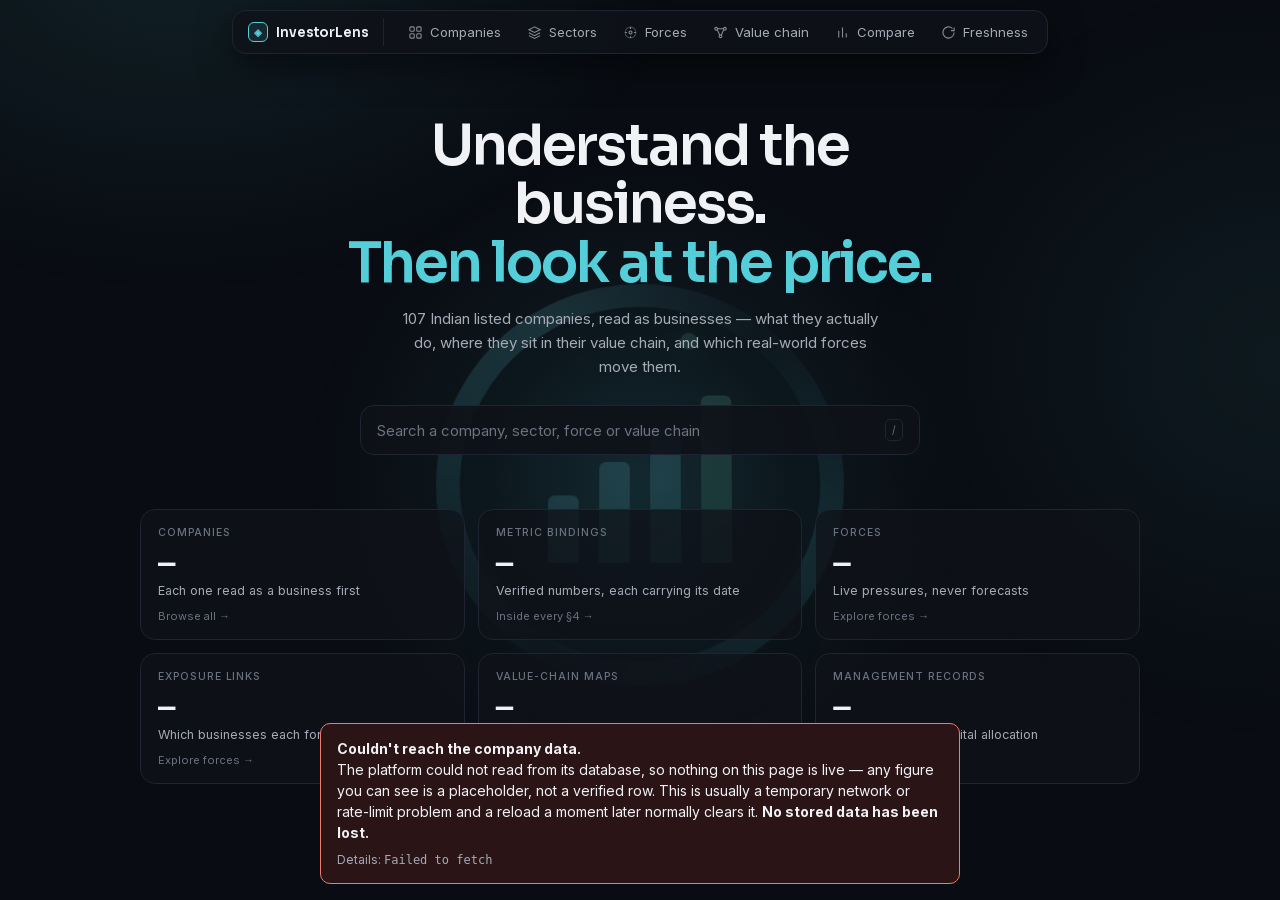
==== index.html @ a0e42f68 "Session 1A: new headline in three places; Google Fonts removed" ====
<!DOCTYPE html>
<html lang="en">
<head>
<meta charset="UTF-8">
<meta name="viewport" content="width=device-width, initial-scale=1.0">
<title>InvestorLens India — understand the business, not the ticker</title>

<!-- ===== LAUNCH HEAD (v1) =====
     Until v1 this file carried no description, no Open Graph and no icon, so a
     shared link rendered as a bare URL on WhatsApp, X and LinkedIn — which is
     where a soft launch actually happens. The copy below is the same promise the
     hero makes, deliberately: no tips, no targets, no buy or sell calls.
     og:image must be ABSOLUTE — relative paths are ignored by every scraper. -->
<meta name="description" content="107 Indian listed companies, read as businesses first — what they actually do, where they sit in their value chain, which real-world forces move them, and who runs them. Every figure traces to a dated, verified row. No tips, no targets, no buy or sell calls.">
<link rel="canonical" href="https://s1h2u3b4h5a6m7-ops.github.io/InvestorLens/">
<meta name="theme-color" content="#090C12">
<link rel="icon" href="data:image/svg+xml,%3Csvg xmlns='http://www.w3.org/2000/svg' viewBox='0 0 32 32'%3E%3Ccircle cx='16' cy='16' r='13' fill='none' stroke='%2354CFDA' stroke-width='2.4'/%3E%3Ccircle cx='16' cy='16' r='4' fill='%2354CFDA'/%3E%3C/svg%3E">

<meta property="og:type" content="website">
<meta property="og:site_name" content="InvestorLens India">
<meta property="og:url" content="https://s1h2u3b4h5a6m7-ops.github.io/InvestorLens/">
<meta property="og:title" content="Understand the business, not the ticker.">
<meta property="og:description" content="107 Indian listed companies, read as businesses first — what they actually do, where they sit in their value chain, which real-world forces move them, and who runs them. Every figure traces to a dated, verified row. No tips, no targets, no buy or sell calls.">
<meta property="og:image" content="https://s1h2u3b4h5a6m7-ops.github.io/InvestorLens/og-card.png">
<meta property="og:image:width" content="1200">
<meta property="og:image:height" content="630">
<meta property="og:image:alt" content="InvestorLens India — 107 Indian listed companies, read as businesses first">

<meta name="twitter:card" content="summary_large_image">
<meta name="twitter:title" content="Understand the business, not the ticker.">
<meta name="twitter:description" content="107 Indian listed companies, read as businesses first — what they actually do, where they sit in their value chain, which real-world forces move them, and who runs them. Every figure traces to a dated, verified row. No tips, no targets, no buy or sell calls.">
<meta name="twitter:image" content="https://s1h2u3b4h5a6m7-ops.github.io/InvestorLens/og-card.png">
<!-- Type is self-hosted from ./fonts as of Session 1A. The two preconnect hints
     and the Google stylesheet that stood here are gone: the site no longer asks
     an outside company for anything at load time. The faces are declared in
     theme.css; the two preloads below just start the only two files every page
     needs, before the CSS has finished parsing. -->
<link rel="preload" href="./fonts/inter-latin.woff2" as="font" type="font/woff2" crossorigin>
<link rel="preload" href="./fonts/sora-latin.woff2" as="font" type="font/woff2" crossorigin>
<!-- Design foundation first, then components (Plan v3 §4). -->
<link rel="stylesheet" href="./css/theme.css">
<link rel="stylesheet" href="./css/components.css">
</head>
<body>
<div id="app">
  <!-- Left-edge pull tab: opens the Menu drawer on inner pages (and on mobile home). -->
  <button class="drawer-toggle" id="drawer-toggle" aria-label="Open menu"><span class="dt-icon">☰</span><span class="dt-label">Menu</span></button>
  <div class="drawer-scrim" id="drawer-scrim"></div>

  <!-- SHARED MENU — docks as the left column on Home; slides in as a drawer on inner
       pages. Lives at app level (not inside #home-page) so it survives page switches. -->
  <aside class="menu-rail" id="menu-rail" aria-label="Main menu">
    <div class="menu-head">Menu</div>
    <nav class="menu-nav" id="home-tabs">
      <button class="menu-btn" id="browse-all-btn">Browse all companies</button>
      <button class="menu-btn home-tab" data-panel="sectors">Browse by sector</button>
      <button class="menu-btn home-tab" data-panel="forces">Explore by force</button>
      <button class="menu-btn home-tab" data-panel="compare">Compare companies</button>
      <button class="menu-btn home-tab" data-page="map">Value-chain map</button>
    </nav>
    <div class="menu-sep" aria-hidden="true"></div>
    <div class="menu-feed-head">Live factors<span class="menu-feed-sub">what's pushing on these businesses right now</span></div>
    <div class="feed-strip" id="ticker"><div class="feed-track" id="ticker-track"></div></div>
  </aside>

  <!-- HOME -->
  <div id="home-page" class="page active">
    <div class="home-scroll">
    <div class="hero">
      <div class="hero-grid-floor" aria-hidden="true"></div>
      <div class="hero-grid-ceil" aria-hidden="true"></div>
      <div class="logo-scene" aria-hidden="true">
        <div class="mark" id="logo-mark">
          <div class="ap-ring"></div>
          <div class="ap-bars"><b></b><b></b><b></b><b></b></div>
          <div class="ap-spark"></div>
        </div>
      </div>
      <div class="home-title" id="home-title"><span>InvestorLens</span><span>India</span></div>
      <input id="search" class="search-box" type="text" placeholder="Search by name, ticker, or what the business does — e.g. &quot;microfinance&quot;, &quot;cement&quot;, &quot;TCS&quot;">
      <div class="home-sub" id="home-sub">Business-first analysis</div>
      <div class="hero-thesis">Understand the business first — what it does, who it depends on, and what's pushing on it right now. The stock price is just one data point about it.</div>
      <div class="home-panel" id="panel-sectors" hidden>
        <div class="panel-hint">Filter the list below to a single sector.</div>
        <div class="sector-grid" id="sector-grid"></div>
      </div>
      <div class="home-panel" id="panel-forces" hidden>
        <div class="panel-hint">Pick a real-world force to see every business it touches — and who wins or loses when it moves.</div>
        <div class="browse-forces" id="force-grid"></div>
      </div>
      <div class="home-panel" id="panel-compare" hidden>
        <div class="panel-hint">Compare companies in the same peer group, side by side.</div>
        <div class="browse-forces" id="compare-grid"></div>
      </div>
      <div class="hero-foot">
        <span class="selftest-chip" id="selftest-chip" title="Data-integrity checks run on every load"></span>
      </div>
    </div>
    <div class="home-body" id="cards-area" hidden>
      <div class="count-row">
        <div class="count-line" id="count-line"></div>
        <div style="display:flex;align-items:center;gap:12px;flex-wrap:wrap">
          <div class="sort-note">Sorted by <b>market cap</b>, largest first</div>
        </div>
      </div>
      <div class="card-grid" id="cards"></div>
    </div>
    </div>
  </div>

  <!-- COMPANY -->
  <div id="company-page" class="page">
    <div class="company-topbar">
      <button class="topbar-back" id="back-btn">← All companies</button>
      <div class="topbar-crumb">Home / <b id="crumb-name"></b></div>
      <button class="btn-ghost" id="peer-compare-btn" style="margin-left:auto">⇄ Compare peers</button>
      <div class="topbar-mcap" id="topbar-mcap" style="margin-left:0"></div>
    </div>
    <div class="company-body">
      <div class="left-rail">
        <div class="lr-ticker" id="c-ticker"></div>
        <div class="lr-name" id="c-name"></div>
        <div class="lr-sector" id="c-sector"></div>
        <div class="lr-nav" id="c-nav"></div>
      </div>
      <div class="canvas" id="canvas"></div>
    </div>
  </div>
  <!-- COMPARE -->
  <div id="compare-page" class="page">
    <div class="company-topbar">
      <button class="topbar-back" id="cmp-back-btn">← All companies</button>
      <div class="topbar-crumb">Home / <b>Compare</b></div>
      <div class="view-toggle" id="cmp-toggle" style="margin-left:auto">
        <button data-view="cards" class="active">Cards</button>
        <button data-view="table">Table</button>
      </div>
    </div>
    <div class="cmp-body">
      <div class="cmp-groups" id="cmp-groups"></div>
      <div class="cmp-head">
        <div>
          <div class="cmp-title" id="cmp-title"></div>
          <div class="cmp-sub" id="cmp-sub"></div>
        </div>
      </div>
      <div class="cmp-picker-label">Companies in this comparison — tap to add or remove</div>
      <div class="cmp-picker" id="cmp-picker"></div>
      <div id="cmp-content"></div>
    </div>
  </div>
  <!-- FORCES -->
  <div id="forces-page" class="page">
    <div class="company-topbar">
      <button class="topbar-back" id="frc-back-btn">← All companies</button>
      <div class="topbar-crumb">Home / <b>Explore by force</b></div>
    </div>
    <div class="frc-body">
      <div class="frc-chips" id="frc-chips"></div>
      <div class="frc-head">
        <div class="frc-title" id="frc-title"></div>
        <div class="frc-blurb" id="frc-blurb"></div>
        <div class="frc-tally" id="frc-tally"></div>
      </div>
      <div class="frc-list" id="frc-list"></div>
    </div>
  </div>
  <!-- VALUE-CHAIN MAP -->
  <div id="map-page" class="page">
    <div class="company-topbar">
      <button class="topbar-back" id="map-back-btn">← All companies</button>
      <div class="topbar-crumb">Home / <b>Value-chain map</b></div>
    </div>
    <div class="frc-body">
      <div class="map-intro">These companies aren't islands — they buy from, sell to, and own one another. Each chain below is a real relationship named in the companies' own profiles. Tap any company to open it.</div>
      <div id="map-content"></div>
    </div>
  </div>
</div>

<!-- Shown only if the JSON seed can't be loaded (e.g. the page was opened by
     double-clicking the file instead of via a web server / GitHub Pages). -->
<div id="boot-error" style="display:none;position:fixed;inset:auto 16px 16px 16px;z-index:99;
     background:#2A1416;border:1px solid #EC7A6E;color:#F0F2F5;border-radius:10px;
     padding:14px 16px;font:14px/1.5 Inter,system-ui,sans-serif;max-width:640px;margin:0 auto">
  <b>Couldn't reach the company data.</b><br>
  The platform could not read from its database, so nothing on this page is live —
  any figure you can see is a placeholder, not a verified row. This is usually a
  temporary network or rate-limit problem and a reload a moment later normally
  clears it. <b>No stored data has been lost.</b>
  <div style="margin-top:8px;color:#A6ABB8;font-size:12px">Details: <code>—</code></div>
</div>

<!-- Load order matters: config → data → features → self-test.
     Each file has one job (Plan v3 §4). data.js is the only file that knows where
     the data comes from. -->
<script src="./js/config.js"></script>
<script src="./js/data.js"></script>
<script src="./js/icons.js"></script>
<script src="./js/home.js"></script>
<script src="./js/company.js"></script>
<script src="./js/compare.js"></script>
<script src="./js/forces.js"></script>
<script src="./js/map.js"></script>
<script src="./js/story.js"></script>
<script src="./js/selftest.js"></script>
<script>
  // Bootstrap: fetch the seed, THEN start the app. In Phase 2 loadData() will read
  // from Supabase instead — this line won't change.
  loadData().then(init).catch(function (err) {
    console.error('[InvestorLens] boot failed:', err);
    var b = document.getElementById('boot-error');
    if (b) {
      b.style.display = 'block';
      var code = b.querySelectorAll('code');
      code[code.length - 1].textContent = String((err && err.message) || err);
    }
  });
</script>
</body>
</html>
---- css/theme.css ----
/* ============================================================================
   InvestorLens India — theme.css
   The locked "Precision Instrument" design tokens + base reset/typography.
   This is the design foundation: touch it only to restyle the WHOLE app.
   (Carved verbatim from V2.6; Plan v3 §4.)
   ============================================================================ */
/* ---- SELF-HOSTED FACES (Session 1A) ----
   Until now these three families were fetched from fonts.googleapis.com on every
   load. That was the site's last dependency on an outside company: if Google is
   slow, blocked, or simply having a bad day, our type is too. The files now sit
   in ./fonts and are served from the same origin as everything else.

   All three are VARIABLE fonts -- one file carries every weight on a continuous
   axis -- so a single face declaration per family per character set replaces
   what Google served as four separate ones. Six files, 209 KB, Latin and
   Latin-Extended only. Greek, Cyrillic and Vietnamese are not loaded; nothing on
   this site is written in them, and they were most of the weight.

   Licences: Sora, Inter and JetBrains Mono are all SIL Open Font License 1.1 --
   self-hosting is expressly permitted. */
@font-face{font-family:'Sora';font-style:normal;font-weight:400 700;font-display:swap;
  src:url('../fonts/sora-latin.woff2') format('woff2');
  unicode-range:U+0000-00FF,U+0131,U+0152-0153,U+02BB-02BC,U+02C6,U+02DA,U+02DC,U+0304,U+0308,U+0329,U+2000-206F,U+20AC,U+2122,U+2191,U+2193,U+2212,U+2215,U+FEFF,U+FFFD}
@font-face{font-family:'Sora';font-style:normal;font-weight:400 700;font-display:swap;
  src:url('../fonts/sora-latin-ext.woff2') format('woff2');
  unicode-range:U+0100-02BA,U+02BD-02C5,U+02C7-02CC,U+02CE-02D7,U+02DD-02FF,U+0304,U+0308,U+0329,U+1D00-1DBF,U+1E00-1E9F,U+1EF2-1EFF,U+2020,U+20A0-20AB,U+20AD-20C0,U+2113,U+2C60-2C7F,U+A720-A7FF}
@font-face{font-family:'Inter';font-style:normal;font-weight:400 700;font-display:swap;
  src:url('../fonts/inter-latin.woff2') format('woff2');
  unicode-range:U+0000-00FF,U+0131,U+0152-0153,U+02BB-02BC,U+02C6,U+02DA,U+02DC,U+0304,U+0308,U+0329,U+2000-206F,U+20AC,U+2122,U+2191,U+2193,U+2212,U+2215,U+FEFF,U+FFFD}
@font-face{font-family:'Inter';font-style:normal;font-weight:400 700;font-display:swap;
  src:url('../fonts/inter-latin-ext.woff2') format('woff2');
  unicode-range:U+0100-02BA,U+02BD-02C5,U+02C7-02CC,U+02CE-02D7,U+02DD-02FF,U+0304,U+0308,U+0329,U+1D00-1DBF,U+1E00-1E9F,U+1EF2-1EFF,U+2020,U+20A0-20AB,U+20AD-20C0,U+2113,U+2C60-2C7F,U+A720-A7FF}
@font-face{font-family:'JetBrains Mono';font-style:normal;font-weight:400 600;font-display:swap;
  src:url('../fonts/jetbrainsmono-latin.woff2') format('woff2');
  unicode-range:U+0000-00FF,U+0131,U+0152-0153,U+02BB-02BC,U+02C6,U+02DA,U+02DC,U+0304,U+0308,U+0329,U+2000-206F,U+20AC,U+2122,U+2191,U+2193,U+2212,U+2215,U+FEFF,U+FFFD}
@font-face{font-family:'JetBrains Mono';font-style:normal;font-weight:400 600;font-display:swap;
  src:url('../fonts/jetbrainsmono-latin-ext.woff2') format('woff2');
  unicode-range:U+0100-02BA,U+02BD-02C5,U+02C7-02CC,U+02CE-02D7,U+02DD-02FF,U+0304,U+0308,U+0329,U+1D00-1DBF,U+1E00-1E9F,U+1EF2-1EFF,U+2020,U+20A0-20AB,U+20AD-20C0,U+2113,U+2C60-2C7F,U+A720-A7FF}

:root{
  --void:#090C12; --panel:#0F1219; --panel-2:#12161F;
  --accent:#54CFDA; --accent-dim:rgba(84,207,218,.12);
  --up:#56C896; --down:#EC7A6E; --neutral:#8B92A9;
  --text:#F0F2F5; --text-2:#A6ABB8; --text-3:#6B7280;
  --border:#1F2332;

  /* ---- TWO NEW ROLE TOKENS (UI-2 arc, Session 1A) ----
     The twelve tokens above do not move. These two name roles the palette has
     never had a colour for, and both are read by rules that ship in later
     sessions -- declaring them now costs nothing and shows nothing.
       --stale  a figure that is OUT OF DATE but not wrong: a company a
                reporting period behind. Today such a card is silent about it.
       --chain  the value-chain family. Chains are currently coloured like
                everything else, which loses the one relationship this platform
                is best at showing. */
  --stale:#F5B544; --stale-dim:rgba(245,181,68,.12);
  --chain:#A78BFA; --chain-dim:rgba(167,139,250,.12);

  /* ---- UI-2 SCALES (Session AA) ----
     A type scale and a spacing scale, so UI-2 stops inventing a new font size
     every time something is added. Declaring a custom property costs nothing
     and shows nothing: a --token only does something when a rule reads it, and
     every rule that reads these lives under body.story. With storyMode off,
     these eight lines are as inert as a note in the margin. The twelve colour
     tokens above are untouched — the palette is not part of UI-2. */
  --t-hero:clamp(34px,6.2vw,62px);
  --t-h1:clamp(27px,5vw,44px);
  --t-h2:clamp(20px,2.7vw,26px);
  --t-h3:16px;
  --t-body:clamp(15px,1.6vw,17px);
  --t-small:13px;
  --t-cap:11px;
  --t-chapter:clamp(52px,12vw,120px);
  --sp-1:4px; --sp-2:8px; --sp-3:12px; --sp-4:16px;
  --sp-5:24px; --sp-6:32px; --sp-7:48px; --sp-8:72px;
}
*{margin:0;padding:0;box-sizing:border-box}
html,body{height:100%}
body{font-family:'Inter',sans-serif;background:var(--void);color:var(--text);font-size:14px;line-height:1.6}
h1,h2,h3,h4{font-family:'Sora',sans-serif;font-weight:600;line-height:1.3}
.mono{font-family:'JetBrains Mono',monospace}
#app{height:100vh;overflow:hidden}
.page{display:none;height:100vh}
.page.active{display:flex}
---- css/components.css ----
/* ============================================================================
   InvestorLens India — components.css
   Every visual component (hero, 3D logo, cards, company view, compare,
   forces, value-chain map). Reads the tokens defined in theme.css.
   (Carved verbatim from V2.6; Plan v3 §4.)
   ============================================================================ */
/* ---------- HOME (single scroll region) ---------- */
#home-page{flex-direction:column;overflow:hidden}

/* ---------- SHARED MENU (docks left on Home · drawer on inner pages) ---------- */
.menu-rail{position:fixed;top:0;left:0;bottom:0;width:300px;z-index:45;display:flex;flex-direction:column;
  padding:24px 18px 18px;background:linear-gradient(180deg,var(--panel) 0%,var(--panel-2) 100%);
  border-right:1px solid var(--border);overflow-y:auto;
  transform:translateX(-100%);transition:transform .3s cubic-bezier(.4,0,.2,1)}
body.on-home .menu-rail,body.drawer-open .menu-rail{transform:none}
body.on-home #home-page{padding-left:300px}
.menu-head{font-family:'Sora',sans-serif;font-weight:700;font-size:12px;letter-spacing:2.4px;text-transform:uppercase;color:var(--text-3);margin:2px 0 16px 2px}
.menu-nav{display:flex;flex-direction:column;gap:8px}
.menu-btn{position:relative;width:100%;text-align:left;display:flex;align-items:center;gap:11px;
  background:var(--panel-2);border:1px solid var(--border);border-radius:9px;padding:12px 14px;
  color:var(--text-2);font:500 13.5px/1.2 'Inter',sans-serif;cursor:pointer;transition:all .16s}
.menu-btn::before{content:'';flex:0 0 auto;width:3px;height:15px;border-radius:2px;background:var(--border);transition:all .16s}
.menu-btn:hover{border-color:var(--accent);color:var(--text);transform:translateX(2px)}
.menu-btn:hover::before{background:var(--accent);box-shadow:0 0 8px var(--accent)}
.menu-btn.active{background:var(--accent-dim);border-color:var(--accent);color:var(--accent)}
.menu-btn.active::before{background:var(--accent);box-shadow:0 0 8px var(--accent)}
.menu-btn.home-tab[data-panel]::after{content:'▾';margin-left:auto;font-size:10px;color:var(--text-3);transition:transform .2s}
.menu-btn.home-tab[data-panel].active::after{transform:rotate(180deg);color:var(--accent)}
.menu-sep{height:1px;margin:20px 2px 16px;background:linear-gradient(90deg,transparent,var(--accent),transparent);opacity:.45}
.menu-feed-head{display:flex;flex-direction:column;gap:2px;font-family:'Sora',sans-serif;font-weight:600;font-size:12px;letter-spacing:.4px;color:var(--text-2);text-transform:uppercase;margin:0 2px 12px}
.menu-feed-sub{font-family:'Inter',sans-serif;font-weight:400;font-size:10.5px;letter-spacing:0;text-transform:none;color:var(--text-3);line-height:1.4}
.feed-strip{position:relative;flex:1 1 auto;min-height:150px;overflow-y:auto;overscroll-behavior:contain;scrollbar-width:thin;scrollbar-color:var(--border) transparent}
.feed-strip::-webkit-scrollbar{width:7px}
.feed-strip::-webkit-scrollbar-thumb{background:var(--border);border-radius:4px}
.feed-strip::-webkit-scrollbar-thumb:hover{background:var(--accent)}
.feed-track{display:flex;flex-direction:column}
.drawer-toggle{position:fixed;left:0;top:50%;transform:translateY(-50%);z-index:50;display:none;flex-direction:column;align-items:center;gap:6px;
  background:var(--panel);border:1px solid var(--border);border-left:none;border-radius:0 12px 12px 0;
  padding:14px 9px;color:var(--text-2);cursor:pointer;transition:all .16s;box-shadow:6px 0 18px -8px rgba(0,0,0,.7)}
.drawer-toggle:hover{color:var(--accent);border-color:var(--accent);padding-left:13px}
.drawer-toggle .dt-icon{font-size:15px;line-height:1}
.drawer-toggle .dt-label{font-size:10px;letter-spacing:1.5px;text-transform:uppercase;writing-mode:vertical-rl;transform:rotate(180deg)}
body:not(.on-home) .drawer-toggle{display:flex}
body.drawer-open .drawer-toggle{display:none}
.drawer-scrim{position:fixed;inset:0;z-index:44;background:rgba(3,5,9,.55);opacity:0;pointer-events:none;transition:opacity .3s}
body.drawer-open .drawer-scrim{opacity:1;pointer-events:auto}
@media(max-width:900px){
  body.on-home #home-page{padding-left:0}
  body.on-home .menu-rail{transform:translateX(-100%)}
  body.on-home.drawer-open .menu-rail{transform:none}
  body.on-home .drawer-toggle{display:flex}
  body.on-home.drawer-open .drawer-toggle{display:none}
  .menu-rail{width:min(300px,86vw)}
}
.home-scroll{flex:1;overflow-y:auto;display:flex;flex-direction:column;min-height:0}
.hero{position:relative;overflow:hidden;min-height:100vh;background:radial-gradient(ellipse 62% 52% at 50% 50%,var(--accent-dim),transparent 70%),linear-gradient(180deg,var(--void),var(--panel) 50%,var(--void));padding:56px 40px;flex-shrink:0;display:flex;flex-direction:column;align-items:center;justify-content:center;text-align:center}
.hero-grid-floor{position:absolute;inset:auto 0 0 0;height:42%;pointer-events:none;opacity:.5;
  background:linear-gradient(transparent, rgba(84,207,218,.05)),
  repeating-linear-gradient(90deg, rgba(84,207,218,.07) 0 1px, transparent 1px 64px),
  repeating-linear-gradient(0deg, rgba(84,207,218,.055) 0 1px, transparent 1px 34px);
  transform:perspective(520px) rotateX(58deg) scale(1.6);transform-origin:bottom center;
  -webkit-mask-image:linear-gradient(to top, #000 25%, transparent 95%);mask-image:linear-gradient(to top, #000 25%, transparent 95%)}
.hero .hero-grid-floor,.hero .hero-grid-ceil{position:absolute;z-index:0}
.hero-grid-ceil{inset:0 0 auto 0;height:42%;pointer-events:none;opacity:.5;background:linear-gradient(rgba(84,207,218,.05),transparent),repeating-linear-gradient(90deg,rgba(84,207,218,.07) 0 1px,transparent 1px 64px),repeating-linear-gradient(0deg,rgba(84,207,218,.055) 0 1px,transparent 1px 34px);transform:perspective(520px) rotateX(-58deg) scale(1.6);transform-origin:top center;-webkit-mask-image:linear-gradient(to bottom,#000 25%,transparent 95%);mask-image:linear-gradient(to bottom,#000 25%,transparent 95%)}
.hero > *{position:relative;z-index:1}
.hero .home-tabs,.hero .home-panel{width:100%;max-width:860px}
.hero .home-tabs{justify-content:center}
.hero .home-panel{text-align:left}
.hero .search-box{max-width:680px;padding:17px 20px;font-size:16px;border-radius:11px;box-shadow:0 0 0 1px rgba(84,207,218,.06),0 12px 32px -14px rgba(0,0,0,.65)}
.hero .search-box:focus{box-shadow:0 0 0 3px var(--accent-dim),0 12px 32px -14px rgba(0,0,0,.65)}
.hero-thesis{font-size:13.5px;color:var(--text-2);line-height:1.65;max-width:620px;margin:10px 0 20px}
.hero-foot{display:flex;align-items:center;gap:14px;flex-wrap:wrap;justify-content:center;margin-top:22px}

/* ---------- ANIMATED LOGO — Aperture mark (ring spins forever; bars+spark play once) ---------- */
.logo-scene{margin-bottom:14px;filter:drop-shadow(0 16px 30px rgba(84,207,218,.16))}
.mark{position:relative;width:120px;height:120px;transform:perspective(700px) rotateX(10deg)}
.ap-ring{position:absolute;inset:0;border-radius:50%;
  background:conic-gradient(from 210deg,#1B212F,#54CFDA 22%,#7DE8FA 33%,#1B212F 52%,#45B5C4 72%,#1B212F 100%);
  animation:apSpin 16s linear infinite}
.ap-ring::after{content:'';position:absolute;inset:7px;border-radius:50%;background:#0B0F16}
@keyframes apSpin{to{transform:rotate(360deg)}}
.ap-bars{position:absolute;inset:18px;border-radius:50%;overflow:hidden;display:flex;align-items:flex-end;justify-content:center;gap:6px;padding-bottom:18px}
.ap-bars b{width:9px;border-radius:2px 2px 0 0;transform-origin:bottom;transform:scaleY(.05);
  background:linear-gradient(180deg,#7DE8FA,var(--accent));animation:apBarGrow .8s cubic-bezier(.34,1.45,.42,1) both}
.ap-bars b:nth-child(1){height:20px;animation-delay:.35s}
.ap-bars b:nth-child(2){height:30px;animation-delay:.47s}
.ap-bars b:nth-child(3){height:40px;animation-delay:.59s}
.ap-bars b:nth-child(4){height:50px;background:linear-gradient(180deg,#8CF2D2,var(--up));animation-delay:.71s}
@keyframes apBarGrow{0%{transform:scaleY(.05)}70%{transform:scaleY(1.06)}100%{transform:scaleY(1)}}
.ap-spark{position:absolute;left:60%;top:26px;width:5px;height:5px;border-radius:50%;
  background:#8CF2D2;box-shadow:0 0 9px var(--up);opacity:0;animation:apSparkRise 1.1s ease-out 1.15s both}
@keyframes apSparkRise{0%{opacity:0;transform:translateY(12px) scale(.6)}55%{opacity:1;transform:translateY(-8px) scale(1)}100%{opacity:.95;transform:translateY(-11px) scale(1)}}
@media(prefers-reduced-motion:reduce){
  .ap-ring{animation:none}
  .ap-bars b{transform:scaleY(1);animation:none}
  .ap-spark{opacity:.95;transform:translateY(-11px);animation:none}
  .home-title{animation:none;-webkit-mask-position:0 0;mask-position:0 0;filter:none;transform:none}
}

/* ---------- SECTION PAGER (one window at a time) ---------- */
.sec-pager{display:flex;justify-content:space-between;gap:12px;margin-top:34px;padding-top:20px;border-top:1px solid var(--border);flex-wrap:wrap}
.mg-intro{font-size:13px;color:var(--text-2);line-height:1.65;background:var(--panel);border:1px solid var(--border);border-left:3px solid var(--accent);border-radius:8px;padding:14px 16px;margin-bottom:18px}
.mg-table .mg-text{font-size:12.5px;color:var(--text-2);line-height:1.55}
.mg-cap{background:var(--panel);border:1px solid var(--border);border-radius:10px;padding:16px 18px;margin:18px 0 12px;font-size:13px;color:var(--text-2);line-height:1.65}
.mg-cap-label{font-size:10.5px;color:var(--accent);text-transform:uppercase;letter-spacing:.6px;margin-bottom:8px;font-weight:600}
.nav-item .nav-check{color:var(--up);font-size:10px;margin-left:6px}
/* Session Z: .pane-in used to declare `animation:fadeUp` with no starting
   state. fadeUp defines only a `to`, so it animated from opacity 1 to opacity 1
   — it never did anything visible. Every section switch was a hard swap. The
   keyframes below carry their own `from`, so no base rule hides the element:
   if the animation never runs, the content is simply visible. */
.pane-in{animation:paneRise .34s cubic-bezier(.22,.9,.35,1)}
@keyframes paneRise{from{opacity:0;transform:translateY(8px)}to{opacity:1;transform:none}}
.canvas .section{max-width:880px;margin:0 auto 44px}
.home-title{display:flex;justify-content:center;align-items:baseline;gap:10px;font-family:'Sora',sans-serif;font-weight:700;font-size:34px;letter-spacing:-.5px;margin:6px 0 18px;-webkit-mask-image:linear-gradient(90deg,#000 0%,#000 45%,transparent 60%);mask-image:linear-gradient(90deg,#000 0%,#000 45%,transparent 60%);-webkit-mask-size:300% 100%;mask-size:300% 100%;-webkit-mask-position:100% 0;mask-position:100% 0;animation:wmSweep 1.6s cubic-bezier(.3,.7,.25,1) .45s both}
.home-title span{background:linear-gradient(135deg,var(--accent),#7DE8FA);-webkit-background-clip:text;background-clip:text;-webkit-text-fill-color:transparent}
@keyframes wmSweep{0%{-webkit-mask-position:100% 0;mask-position:100% 0;filter:blur(7px);transform:translateX(-14px)}100%{-webkit-mask-position:0% 0;mask-position:0% 0;filter:blur(0);transform:none}}
.home-sub{color:var(--text-2);font-size:14px;margin-bottom:22px}
.search-box{width:100%;background:var(--void);border:1px solid var(--border);border-radius:8px;padding:13px 16px;color:var(--text);font-size:15px;font-family:inherit}
.search-box:focus{outline:none;border-color:var(--accent);box-shadow:0 0 0 3px var(--accent-dim)}
.search-box::placeholder{color:var(--text-3)}
.browse-label{font-size:11px;color:var(--text-3);text-transform:uppercase;letter-spacing:.6px;margin:20px 0 10px}
/* (home-tab pill styles retired in Session Q — buttons now live in .menu-rail as .menu-btn) */
.home-panel{margin-top:14px;animation:paneRise .3s cubic-bezier(.22,.9,.35,1)}
.home-panel[hidden]{display:none}
.panel-hint{font-size:12px;color:var(--text-3);margin-bottom:12px;line-height:1.5}
.map-intro{font-size:13.5px;color:var(--text-2);line-height:1.65;max-width:820px;margin-bottom:26px}
/* THE ONE UNSCOPED RULE IN THIS SESSION — a declared exception, recorded in
   CONTRACT by name (Session 2d). Every other page says flex-direction:column;
   #map-page never did, and .page.active{display:flex} therefore laid it out as
   a ROW: .company-topbar is flex-shrink:0, so the top bar became a tall narrow
   column glued to the left edge and .frc-body took the rest. Pre-existing, and
   live on main today. Fixed here rather than under body.story because the
   rollback exists to guarantee a safe way back, not to preserve a defect. The
   harness asserts flag-off output is identical EXCEPT this one selector. */
#map-page{flex-direction:column}
.map-chain{margin:0 0 30px;padding-bottom:26px;border-bottom:1px solid var(--border)}
.map-chain:last-child{border-bottom:none}
.map-chain h3{font-size:16px;font-family:'Sora',sans-serif;font-weight:600;margin-bottom:7px}
.map-blurb{font-size:13px;color:var(--text-2);line-height:1.6;margin-bottom:16px;max-width:820px}
.map-stage-label{font-size:10px;color:var(--text-3);text-transform:uppercase;letter-spacing:.5px;margin-bottom:8px;text-align:center}
.vc-node.clk{cursor:pointer;transition:border-color .15s,background .15s}
.vc-node.clk:hover{border-color:var(--accent);background:var(--accent-dim)}
.map-arrow{flex-direction:column;gap:5px;justify-content:center;text-align:center;min-width:74px}
.map-arrow span{font-size:9px;color:var(--text-3);text-transform:uppercase;letter-spacing:.4px;line-height:1.3}
.map-arrow b{font-size:18px;color:var(--accent)}
.map-pair{display:flex;align-items:center;gap:12px;margin-bottom:14px;flex-wrap:wrap}
.map-note{font-size:12.5px;color:var(--text-3);flex:1 1 280px;line-height:1.55;min-width:220px}
.map-evidence{font-size:11px;color:var(--text-3);font-style:italic;margin-top:12px;line-height:1.5;max-width:820px}
.sector-grid{display:flex;flex-wrap:wrap;gap:8px}
.sector-btn{background:var(--panel);border:1px solid var(--border);border-radius:20px;padding:7px 14px;color:var(--text-2);cursor:pointer;font-size:12px;font-weight:500;font-family:inherit;transition:all .15s}
.sector-btn:hover{border-color:var(--accent);color:var(--accent)}
.sector-btn.active{background:var(--accent-dim);border-color:var(--accent);color:var(--accent)}
.ticker-item{flex:0 0 auto;padding:9px 4px;border-bottom:1px solid var(--border);font-size:11.5px;color:var(--text-2);line-height:1.45}
.ticker-item b{color:var(--text);font-family:'JetBrains Mono',monospace;font-weight:600;font-size:11px}
.ticker-dot{display:inline-block;width:7px;height:7px;border-radius:50%;margin-right:7px;vertical-align:middle}
.ticker-dot.risk{background:var(--down)} .ticker-dot.tailwind{background:var(--up)} .ticker-dot.neutral{background:var(--neutral)}
.home-body{padding:28px 40px}
.count-row{display:flex;align-items:center;justify-content:space-between;margin-bottom:16px;flex-wrap:wrap;gap:10px}
.count-line{font-size:12px;color:var(--text-3)}
.sort-note{font-size:11px;color:var(--text-3)}
.sort-note b{color:var(--accent);font-weight:600}
.card-grid{display:grid;grid-template-columns:repeat(auto-fill,minmax(230px,1fr));gap:16px}
.co-card{background:var(--panel);border:1px solid var(--border);border-radius:10px;padding:18px;cursor:pointer;transition:all .15s;position:relative}
.co-card:hover{border-color:var(--accent);transform:translateY(-2px);box-shadow:0 6px 20px rgba(84,207,218,.12)}
.co-rank{position:absolute;top:14px;right:16px;font-size:10.5px;color:var(--text-3);font-family:'JetBrains Mono',monospace}
.co-card-name{font-size:15px;font-weight:600;margin-bottom:3px;padding-right:28px}
.co-card-ticker{font-size:11px;color:var(--text-2);margin-bottom:10px}
.co-card-mcap{font-size:12.5px;color:var(--accent);font-family:'JetBrains Mono',monospace;font-weight:600;margin-bottom:10px}
.co-card-tags{display:flex;gap:6px;align-items:center;flex-wrap:wrap}
.chip{font-size:10px;padding:3px 8px;border-radius:5px;background:var(--accent-dim);color:var(--accent);text-transform:uppercase;letter-spacing:.4px;font-weight:600}
.chip.sub{background:var(--panel-2);color:var(--text-3)}

/* ---------- COMPANY VIEW ---------- */
#company-page{flex-direction:column}
.company-topbar{flex-shrink:0;display:flex;align-items:center;gap:14px;padding:12px 20px;background:var(--panel);border-bottom:1px solid var(--border)}
.topbar-back{display:flex;align-items:center;gap:6px;padding:9px 14px;background:var(--void);border:1px solid var(--border);border-radius:6px;color:var(--text);cursor:pointer;font-size:13px;font-weight:500;font-family:inherit;transition:all .15s;flex-shrink:0}
.topbar-back:hover{border-color:var(--accent);color:var(--accent)}
.topbar-crumb{font-size:12px;color:var(--text-3)}
.topbar-crumb b{color:var(--text-2);font-weight:600}
.topbar-mcap{margin-left:auto;font-size:12px;color:var(--accent);font-family:'JetBrains Mono',monospace;flex-shrink:0}

.company-body{flex:1;display:flex;overflow:hidden;min-height:0}

.left-rail{width:280px;flex-shrink:0;background:var(--panel);border-right:1px solid var(--border);padding:22px;overflow-y:auto;min-height:0}
.lr-ticker{font-family:'JetBrains Mono',monospace;font-size:12px;color:var(--accent);font-weight:600}
.lr-name{font-size:20px;font-weight:700;margin:2px 0 6px}
.lr-sector{font-size:11px;color:var(--text-3);text-transform:uppercase;letter-spacing:.5px;margin-bottom:16px}
.lr-dna{font-size:12.5px;line-height:1.55;color:var(--text-2);padding:12px;background:var(--void);border-left:2px solid var(--accent);border-radius:0 6px 6px 0;margin-bottom:20px}
.lr-nav{display:flex;flex-direction:column;gap:4px}
.nav-item{padding:9px 12px;border-radius:6px;cursor:pointer;font-size:12.5px;color:var(--text-2);border:1px solid transparent;transition:all .12s}
.nav-item:hover{background:var(--void);color:var(--text)}
.nav-item.active{background:var(--accent-dim);color:var(--accent);border-color:rgba(84,207,218,.3)}
.moat-box{margin-top:20px;padding-top:18px;border-top:1px solid var(--border)}
.moat-label{font-size:10px;color:var(--text-3);text-transform:uppercase;letter-spacing:.6px;margin-bottom:7px}
.moat-text{font-size:12.5px;line-height:1.55;color:var(--text)}

.canvas{flex:1;overflow-y:auto;padding:36px 44px;min-height:0}
.section{margin-bottom:44px;scroll-margin-top:12px}
.sec-num{font-size:10px;color:var(--text-3);text-transform:uppercase;letter-spacing:1px;margin-bottom:6px}
.sec-title{font-size:22px;font-weight:700;margin-bottom:16px;display:flex;align-items:center;gap:12px}
.sec-title::before{content:'';width:4px;height:22px;background:var(--accent);border-radius:2px}
.sec-body{line-height:1.75;color:var(--text)}
.sec-body p{margin-bottom:14px}
.sec-body em{color:var(--text-2);font-style:italic}

.vc-diagram{background:var(--panel);border:1px solid var(--border);border-radius:10px;padding:22px;margin:18px 0;overflow-x:auto}
.vc-flow{display:flex;align-items:stretch;gap:12px;min-width:fit-content}
.vc-node{background:var(--void);border:1px solid var(--border);border-radius:8px;padding:14px 16px;min-width:150px;font-size:12.5px}
.vc-node .vc-role{font-size:10px;color:var(--text-3);text-transform:uppercase;letter-spacing:.5px;margin-bottom:5px}
.vc-node.company{border:2px solid var(--accent);background:var(--accent-dim)}
.vc-node.company .vc-role{color:var(--accent)}
.vc-arrow{display:flex;align-items:center;color:var(--accent);font-size:18px;flex-shrink:0}

.mtable{width:100%;border-collapse:collapse;margin:16px 0;background:var(--panel);border:1px solid var(--border);border-radius:10px;overflow:hidden}
.mtable th{background:var(--void);padding:11px 16px;text-align:left;font-size:10.5px;color:var(--text-3);text-transform:uppercase;letter-spacing:.5px;border-bottom:1px solid var(--border)}
.mtable td{padding:11px 16px;border-bottom:1px solid var(--border);font-size:13px;vertical-align:top}
.mtable tr:last-child td{border-bottom:none}
.m-label{color:var(--text-2);font-weight:500;white-space:nowrap}
.m-value{font-family:'JetBrains Mono',monospace;font-weight:600;color:var(--accent);white-space:nowrap}
.m-note{color:var(--text-3);font-size:12px;line-height:1.5}

.tag-row{display:flex;flex-direction:column;gap:10px;margin:14px 0}
.tag{padding:11px 14px;border-radius:7px;font-size:12.5px;line-height:1.5;border-left:3px solid}
.tag.risk{background:rgba(236,122,110,.07);border-color:var(--down)}
.tag.tailwind{background:rgba(86,200,150,.07);border-color:var(--up)}
.tag.neutral{background:rgba(139,146,169,.07);border-color:var(--neutral)}
.tag-type{display:inline-block;font-size:9.5px;font-weight:700;text-transform:uppercase;letter-spacing:.5px;padding:2px 7px;border-radius:4px;margin-bottom:6px}
.tag.risk .tag-type{background:rgba(236,122,110,.18);color:var(--down)}
.tag.tailwind .tag-type{background:rgba(86,200,150,.18);color:var(--up)}
.tag.neutral .tag-type{background:rgba(139,146,169,.18);color:var(--neutral)}

.bb-grid{display:grid;grid-template-columns:1fr 24px 1fr;gap:14px;margin-top:8px;align-items:stretch}
.bb-col{background:var(--panel);border:1px solid var(--border);border-radius:10px;padding:16px}
.bb-head{font-size:11px;text-transform:uppercase;letter-spacing:.5px;font-weight:700;margin-bottom:12px}
.bb-col.bull .bb-head{color:var(--up)} .bb-col.bear .bb-head{color:var(--down)}
.bb-col ul{list-style:none}
.bb-col li{font-size:12.5px;line-height:1.6;margin-bottom:10px;padding-left:20px;position:relative}
.bb-col.bull li::before{content:'✓';position:absolute;left:0;color:var(--up);font-weight:700}
.bb-col.bear li::before{content:'✗';position:absolute;left:0;color:var(--down);font-weight:700}

.soon{color:var(--text-3);font-style:italic;padding:14px;background:var(--panel);border:1px dashed var(--border);border-radius:8px;font-size:13px}

.right-rail{width:320px;flex-shrink:0;background:var(--panel);border-left:1px solid var(--border);padding:22px;overflow-y:auto;min-height:0}
.rr-title{font-size:13px;font-weight:700;margin-bottom:16px;display:flex;align-items:center;gap:8px}
.rr-title::before{content:'⚡'}
.rr-meta{font-size:10.5px;color:var(--text-3);margin-bottom:16px;padding-bottom:14px;border-bottom:1px solid var(--border)}
.factor{background:var(--void);border-radius:7px;padding:12px;margin-bottom:10px;font-size:12px;line-height:1.5;border-left:3px solid}
.factor.risk{border-color:var(--down);background:rgba(236,122,110,.05)}
.factor.tailwind{border-color:var(--up);background:rgba(86,200,150,.05)}
.factor.neutral{border-color:var(--neutral);background:rgba(139,146,169,.05)}
.factor-type{display:inline-block;font-size:9px;font-weight:700;text-transform:uppercase;letter-spacing:.5px;padding:2px 6px;border-radius:3px;margin-bottom:6px}
.factor.risk .factor-type{background:rgba(236,122,110,.18);color:var(--down)}
.factor.tailwind .factor-type{background:rgba(86,200,150,.18);color:var(--up)}
.factor.neutral .factor-type{background:rgba(139,146,169,.18);color:var(--neutral)}

/* ---------- VALUE-CHAIN NODE TAGS ---------- */
.vc-stack{display:flex;flex-direction:column;gap:10px;flex:1 1 0;min-width:170px;justify-content:center}
.vc-node.risk{border-left:3px solid var(--down);background:rgba(236,122,110,.05)}
.vc-node.tailwind{border-left:3px solid var(--up);background:rgba(86,200,150,.05)}
.vc-node.neutral{border-left:3px solid var(--neutral);background:rgba(139,146,169,.05)}
.vc-chip{display:inline-block;font-size:8.5px;font-weight:700;text-transform:uppercase;letter-spacing:.5px;padding:1px 6px;border-radius:3px;margin-left:6px;vertical-align:1px}
.vc-node.risk .vc-chip{background:rgba(236,122,110,.18);color:var(--down)}
.vc-node.tailwind .vc-chip{background:rgba(86,200,150,.18);color:var(--up)}
.vc-node.neutral .vc-chip{background:rgba(139,146,169,.18);color:var(--neutral)}
.vc-nnote{font-size:11px;color:var(--text-3);margin-top:5px;line-height:1.45;font-weight:400}
.vc-legend{display:flex;gap:16px;flex-wrap:wrap;margin-top:14px;padding-top:12px;border-top:1px solid var(--border);font-size:11px;color:var(--text-3)}
.vc-legend span{display:flex;align-items:center;gap:6px}
.vc-ldot{width:8px;height:8px;border-radius:2px;display:inline-block}
@media(max-width:900px){
  .vc-flow{flex-direction:column}
  .vc-arrow{transform:rotate(90deg);justify-content:center}
  .vc-stack{min-width:0}
}

/* ---------- COMPARE MODE ---------- */
#compare-page{flex-direction:column}
.cmp-body{flex:1;overflow-y:auto;padding:28px 40px;min-height:0}
.cmp-groups{display:flex;flex-wrap:wrap;gap:8px;margin-bottom:20px}
.cmp-head{display:flex;align-items:flex-end;justify-content:space-between;gap:12px;flex-wrap:wrap;margin-bottom:18px}
.cmp-picker-label{font-size:10.5px;color:var(--text-3);text-transform:uppercase;letter-spacing:.5px;margin-bottom:9px}
.cmp-picker{display:flex;flex-wrap:wrap;gap:7px;margin-bottom:22px}
.cmp-pick{background:var(--void);border:1px solid var(--border);border-radius:16px;padding:6px 12px;color:var(--text-3);cursor:pointer;font-size:11.5px;font-weight:500;font-family:'JetBrains Mono',monospace;transition:all .15s;display:inline-flex;align-items:center;gap:6px}
.cmp-pick::before{content:'';width:7px;height:7px;border-radius:2px;background:var(--border)}
.cmp-pick:hover{border-color:var(--accent);color:var(--text-2)}
.cmp-pick.on{background:var(--accent-dim);border-color:var(--accent);color:var(--accent)}
.cmp-pick.on::before{background:var(--accent)}
.cmp-title{font-size:20px;font-family:'Sora',sans-serif;font-weight:600}
.cmp-sub{font-size:12px;color:var(--text-3);margin-top:4px}
.view-toggle{display:flex;border:1px solid var(--border);border-radius:8px;overflow:hidden;flex-shrink:0}
.view-toggle button{background:var(--panel);border:none;color:var(--text-2);padding:8px 16px;font-size:12px;font-weight:500;font-family:inherit;cursor:pointer;transition:all .15s}
.view-toggle button.active{background:var(--accent-dim);color:var(--accent)}
.cmp-grid{display:grid;grid-template-columns:repeat(auto-fill,minmax(330px,1fr));gap:16px}
.cmp-card{background:var(--panel);border:1px solid var(--border);border-radius:10px;padding:18px}
.cmp-card-title{font-size:13px;font-weight:600}
.cmp-card-note{font-size:10.5px;color:var(--text-3);margin:2px 0 14px;text-transform:uppercase;letter-spacing:.4px}
.cmp-row{display:grid;grid-template-columns:96px 1fr 84px;gap:10px;align-items:center;margin-bottom:9px}
.cmp-co{font-size:11px;color:var(--text-2);white-space:nowrap;overflow:hidden;text-overflow:ellipsis;font-family:'JetBrains Mono',monospace}
.cmp-bar-wrap{background:var(--void);border-radius:4px;height:8px;overflow:hidden}
.cmp-bar{height:100%;background:#2A3040;border-radius:4px;width:0%;transition:width .6s cubic-bezier(.22,.9,.35,1)}
.cmp-neg .cmp-bar{background:rgba(236,122,110,.5)}
.cmp-row.best .cmp-bar{background:var(--accent)}
.cmp-row.best .cmp-co{color:var(--text)}
.cmp-val{font-family:'JetBrains Mono',monospace;font-size:11.5px;text-align:right;color:var(--text-2);white-space:nowrap}
.cmp-row.best .cmp-val{color:var(--accent);font-weight:600}
.cmp-flag{font-size:10px;color:var(--text-3);font-style:italic;font-weight:400}
.cmp-table-wrap{overflow-x:auto}
.mtable td.best{background:var(--accent-dim);color:var(--accent);font-weight:600}
.mtable td.num,.mtable th.num{font-family:'JetBrains Mono',monospace;text-align:right;white-space:nowrap}
.mtable .rowlab{color:var(--text-2);font-weight:500;white-space:nowrap}
.btn-ghost{background:var(--panel);border:1px solid var(--border);border-radius:8px;color:var(--text-2);padding:8px 14px;font-size:12px;font-weight:500;font-family:inherit;cursor:pointer;transition:all .15s;white-space:nowrap}
.btn-ghost:hover{border-color:var(--accent);color:var(--accent)}

/* ============================================================================
   UI-2 LAYER (Session AA) — EVERYTHING BELOW THIS LINE IS SCOPED TO body.story
   ============================================================================
   story.js adds the `story` class to <body> only when CONFIG.storyMode is true.
   Every UI-2 rule therefore begins with `body.story`. A rule that needs an
   ancestor class the page never gets cannot match anything, so with the switch
   off these rules are dead text — they are parsed and then never apply. This is
   the rollback the whole session exists to build: one word in config.js.

   The wash is deliberately STATIC. A drifting or blurred backdrop has to be
   repainted while you scroll, which competes with the thing you are actually
   doing — reading. A radial-gradient is painted once and then just sits there.
   Animated glow is for Home only, and it arrives in 2d.

   STACKING (fixed after Session AA checkpoint C). The wash is painted on the
   BODY, underneath #app. That works only while nothing above it is opaque. It
   is not: `.hero` is min-height:100vh and carries an opaque linear-gradient
   base, so on Home it covered the wash completely — the switch was working and
   there was simply a wall in front of it. In story mode the hero therefore
   keeps its accent radial and drops its opaque base, letting the page-level
   wash BE the background. Nothing outside body.story is affected.
   ---------------------------------------------------------------------------- */
body.story::before{
  content:'';position:fixed;inset:0;z-index:0;pointer-events:none;
  background:
    radial-gradient(820px 560px at 14% -6%, rgba(84,207,218,.10), transparent 62%),
    radial-gradient(700px 640px at 100% 40%, rgba(84,207,218,.07), transparent 60%);
}
body.story #app{position:relative;z-index:1}
body.story .hero{
  background:radial-gradient(ellipse 62% 52% at 50% 50%,var(--accent-dim),transparent 70%);
}

@media(prefers-reduced-motion:reduce){
  body.story::before{background:none}
}

/* ---------- UI-2b: THE COMPANY CHAPTERS (Session AB) ----------
   Every rule below is scoped to body.story. The old one-section-at-a-time
   layout is not edited, only unselected. --st-strip is the height of the
   mobile chapter strip; chapter headings stick just below it. */
body.story{--st-strip:0px}
body.story #canvas{padding:0;scroll-behavior:smooth}
body.story .st-group{padding:clamp(20px,3.4vw,44px) clamp(18px,4vw,44px)}
body.story .st-judgement{
  background:linear-gradient(180deg,rgba(255,255,255,.016),rgba(255,255,255,.028));
  border-top:1px solid transparent;
  border-image:linear-gradient(90deg,transparent,var(--border) 22%,var(--border) 78%,transparent) 1;
}
body.story .st-ch{max-width:880px;margin:0 auto;padding-bottom:clamp(34px,6vh,72px);scroll-margin-top:calc(var(--st-strip) + 4px)}
body.story .st-ch + .st-ch{border-top:1px solid var(--border);padding-top:clamp(22px,3.6vh,44px)}

body.story .st-head{position:sticky;top:var(--st-strip);z-index:12;padding:13px 0 10px;margin-bottom:6px;
  background:linear-gradient(180deg,var(--void) 58%,rgba(9,12,18,.88));border-bottom:1px solid transparent}
body.story .st-judgement .st-head{background:linear-gradient(180deg,#0C1017 58%,rgba(12,16,23,.88))}
body.story .st-head.stuck{border-bottom-color:var(--border)}
body.story .st-num{display:block;font-family:'Sora',sans-serif;font-size:var(--t-chapter);line-height:.8;
  font-weight:600;letter-spacing:-.055em;color:transparent;-webkit-text-stroke:1px var(--border);
  margin-bottom:-.3em;pointer-events:none;user-select:none}
/* the reversible wipe — --p is set every frame by story.js, so scrolling up
   plays it backwards without a second animation */
body.story .st-title{--p:0;font-family:'Sora',sans-serif;font-size:var(--t-h2);font-weight:600;
  letter-spacing:-.015em;margin:0;display:block;
  background:linear-gradient(90deg,var(--text) 0%,var(--text) calc(var(--p)*100%),
    var(--text-3) calc(var(--p)*100% + 1px),var(--text-3) 100%);
  -webkit-background-clip:text;background-clip:text;color:transparent;
  transform:translateY(calc((1 - var(--p)) * 8px));opacity:calc(.45 + var(--p)*.55)}
body.story .st-title i{font-style:normal;font-family:'Inter',sans-serif;font-size:var(--t-cap);
  letter-spacing:.12em;margin-right:9px;vertical-align:middle;color:var(--accent);-webkit-text-fill-color:var(--accent)}
body.story .st-verified{font-size:10px;color:var(--up);-webkit-text-fill-color:var(--up);margin-left:9px;letter-spacing:.04em}
body.story .st-ask{font-size:12.5px;color:var(--text-3);margin:4px 0 0}

/* The existing .fade-item animation fires the moment the markup is rendered,
   whether or not anyone can see it — so in a single scroll the value chain and
   the factor tags finished animating long before you reached them. Inside story
   mode the animation is switched off and .st-rv drives the reveal on entry
   instead. Outside story mode .fade-item is untouched. */
/* Session AC repair. The 2b line here used to read `body.story .fade-item`
   — body-wide. But .fade-item's BASE rule is opacity:0, and the fadeUp
   animation is the ONLY thing that ever makes it visible. Inside #canvas the
   chapters reveal (.st-rv -> .st-in) takes over, so killing the animation
   there is correct. Everywhere else — .frc-co on the force page, .cmp-card in
   compare, .map-chain on the map — nothing takes over, so the body-wide kill
   left them permanently invisible at opacity 0, still catching clicks. Scope
   the kill to the one place that has a replacement. */
body.story #canvas .fade-item{animation:none}

/* reveal on entry — once. No base opacity:0 anywhere: if the transition never
   runs the content is simply visible. Motion must never hide content. */
body.story .st-rv{opacity:.001;transform:translateY(13px);
  transition:opacity .55s cubic-bezier(.22,.9,.35,1),transform .55s cubic-bezier(.22,.9,.35,1)}
body.story .st-rv.st-in{opacity:1;transform:none}

/* the rail */
body.story .lr-nav{padding-left:0}
body.story .st-grp{font-size:10px;letter-spacing:.13em;text-transform:uppercase;color:var(--text-3);padding:13px 10px 7px}
body.story .st-list{position:relative;padding-left:13px}
body.story .st-list::before{content:'';position:absolute;left:4px;top:9px;bottom:9px;width:1px;background:var(--border)}
body.story .st-ni{position:relative;display:flex;align-items:center;gap:10px;width:100%;background:none;
  border:1px solid transparent;border-radius:10px;padding:9px 11px;color:var(--text-3);font-size:12.5px;
  font-family:inherit;cursor:pointer;text-align:left;transition:color .2s,background .2s,border-color .2s,transform .16s}
body.story .st-ni::before{content:'';position:absolute;left:-9px;top:50%;width:8px;height:1px;background:var(--border)}
body.story .st-ni span{flex:1;min-width:0;overflow:hidden;text-overflow:ellipsis;white-space:nowrap}
body.story .st-ni em{font-style:normal;font-size:10px;color:var(--text-3);border:1px solid var(--border);
  border-radius:5px;padding:1px 5px;flex:none}
body.story .st-ic{width:15px;height:15px;flex:none;opacity:.72}
body.story .st-ni:hover{color:var(--text-2)}
body.story .st-ni:active{transform:scale(.985)}
body.story .st-ni[aria-current="true"]{color:var(--text);background:var(--panel-2);border-color:var(--border);
  box-shadow:0 6px 18px rgba(0,0,0,.42)}
body.story .st-ni[aria-current="true"] .st-ic{opacity:1;color:var(--accent)}
body.story .st-ni[aria-current="true"] em{border-color:var(--accent);color:var(--accent)}
body.story .st-ni:focus-visible,body.story .st-sb:focus-visible{outline:2px solid var(--accent);outline-offset:2px}

/* the narrow-screen strip */
body.story .st-strip{display:none}
@media(max-width:900px){
  body.story{--st-strip:46px}
  body.story .st-strip{display:block;position:sticky;top:0;z-index:20;background:rgba(9,12,18,.94);
    border-bottom:1px solid var(--border);padding:8px 10px;overflow-x:auto;scrollbar-width:none}
  body.story .st-strip::-webkit-scrollbar{display:none}
  body.story .st-strip-row{display:flex;gap:6px;width:max-content}
  body.story .st-sb{display:flex;align-items:center;gap:6px;white-space:nowrap;background:var(--panel);
    border:1px solid var(--border);border-radius:999px;padding:7px 13px;color:var(--text-3);font-size:12px;
    font-family:inherit;cursor:pointer;transition:color .2s,border-color .2s,background .2s}
  body.story .st-sb[aria-current="true"]{color:var(--void);background:var(--accent);border-color:var(--accent);font-weight:600}
}

/* ---------- UI-2c: THE BEZEL AND THE TAB PAGES (Session AC) ----------
   Browsing used to live in three cramped panels inside the Home hero. It now
   lives on real pages, reached from one floating capsule. The capsule holds the
   brand AND the tabs, so it balances as a single centred object rather than as
   three things I have to weigh against each other. */
body.story{--st-bezel:64px}
body.story #app{padding-top:var(--st-bezel)}
/* .page is height:100vh, and the bezel padding pushes it 64px past the
   viewport, clipping the bottom of every page. Console evidence: appPad 64px
   while pages were full-height. Give pages the height they actually have. */
body.story .page{height:calc(100vh - var(--st-bezel))}
body.story .menu-rail{top:var(--st-bezel)}
body.story #home-tabs{display:none}          /* the bezel replaces these */

body.story .st-bezel{position:fixed;top:0;left:0;right:0;height:var(--st-bezel);z-index:60;
  display:flex;align-items:center;justify-content:center;pointer-events:none;padding:0 12px}
body.story .st-bezel-in{pointer-events:auto;display:flex;align-items:center;gap:8px;max-width:100%;
  background:rgba(15,18,25,.9);border:1px solid var(--border);border-radius:14px;
  padding:5px 7px 5px 13px;box-shadow:0 12px 34px rgba(0,0,0,.5)}
body.story .st-brand{display:flex;align-items:center;gap:8px;background:none;border:0;cursor:pointer;
  color:var(--text);font-family:'Sora',sans-serif;font-size:13.5px;font-weight:600;letter-spacing:-.01em;
  white-space:nowrap;padding:6px 2px;transition:opacity .18s}
body.story .st-brand:hover{opacity:.82}
body.story .st-brand-mark{width:20px;height:20px;border-radius:6px;background:var(--accent-dim);
  border:1px solid var(--accent);display:grid;place-items:center;color:var(--accent);font-size:10px;flex:none}
body.story .st-bezel-sep{width:1px;align-self:stretch;background:var(--border);margin:2px 4px}
body.story .st-tabrow{display:flex;gap:2px;overflow-x:auto;scrollbar-width:none}
body.story .st-tabrow::-webkit-scrollbar{display:none}
body.story .st-tab{display:flex;align-items:center;gap:7px;white-space:nowrap;background:none;border:0;
  border-radius:9px;padding:8px 12px;color:var(--text-2);font-family:inherit;font-size:13px;cursor:pointer;
  transition:background .18s,color .18s,transform .14s}
body.story .st-tic{width:15px;height:15px;flex:none;opacity:.8}
body.story .st-tab:hover{color:var(--text);background:var(--panel-2)}
body.story .st-tab:active{transform:scale(.97)}
body.story .st-tab[aria-current="true"]{color:var(--text);background:var(--panel-2)}
body.story .st-tab[aria-current="true"] .st-tic{opacity:1;color:var(--accent)}
body.story .st-tab:focus-visible,body.story .st-brand:focus-visible{outline:2px solid var(--accent);outline-offset:2px}
@media(max-width:820px){
  body.story .st-tab span{display:none}      /* icons only when there is no room */
  body.story .st-tab{padding:8px 10px}
}

body.story .st-page{flex-direction:column}
body.story .st-page-head{flex:none;padding:26px clamp(18px,4vw,40px) 14px}
body.story .st-page-back{display:inline-flex;align-items:center;gap:6px;background:var(--void);
  border:1px solid var(--border);border-radius:6px;color:var(--text);cursor:pointer;
  font-size:13px;font-weight:500;font-family:inherit;padding:8px 13px;margin-bottom:12px;
  transition:border-color .18s,color .18s,transform .14s}
body.story .st-page-back:hover{border-color:var(--accent)}
body.story .st-page-back:active{transform:scale(.97)}
body.story .st-page-back:focus-visible{outline:2px solid var(--accent);outline-offset:2px}
body.story .st-page-head h1{font-family:'Sora',sans-serif;font-size:var(--t-h1);font-weight:600;
  letter-spacing:-.028em;line-height:1.08;margin:0 0 6px}
body.story .st-page-head p{color:var(--text-2);font-size:14px;margin:0;max-width:64ch}
body.story .st-page-body{flex:1;overflow-y:auto;padding:0 clamp(18px,4vw,40px) 48px;min-height:0}
body.story .st-page-body > .home-panel,body.story .st-page-body > .home-body{margin:0;padding:0;animation:none}
body.story .st-empty{color:var(--text-3);font-size:13.5px;border-left:2px solid var(--border);padding-left:12px}


/* ==========================================================================
   UI-2d — THE HOME HERO (Session 2d)
   Every selector below begins with body.story. With the flag off none of them
   can match, so this is inert text in the stylesheet.
   ========================================================================== */

/* The 300px rail has no place on a symmetric landing page, and its dock is
   literally what pushed Home off centre (body.on-home #home-page{padding-left:300px}).
   The bezel already carries the menu; the live factors moved to What changed.
   Hidden, never deleted — flag off restores it untouched. */
body.story .menu-rail{display:none}
body.story.on-home #home-page{padding-left:0}

/* The old hero is retired inside the layer. NOT emptied and NOT removed:
   #selftest-chip still lives inside it and still receives its text from init(),
   and that rendered chip is exactly what the new hero reads its counts from. */
body.story #home-page .hero{display:none}

body.story .st-hero{position:relative;flex:1;min-height:0;display:flex;flex-direction:column;
  align-items:center;justify-content:center;text-align:center;overflow:hidden;
  padding:clamp(18px,4vh,40px) 20px clamp(30px,6vh,60px)}
body.story .st-hero > *{position:relative;z-index:2}

/* THE APERTURE — the same element that has always been there, re-parented and
   held large and low. Its animations are NOT disabled: .ap-ring still spins and
   .ap-bars still play. Scaling and dimming do not strand anything, because the
   base opacity here is .14, not 0. */
body.story .st-hero .logo-scene{position:absolute;left:50%;top:50%;margin:0;z-index:0;
  transform:translate(-50%,-50%) scale(3.4);opacity:.14;pointer-events:none;
  filter:drop-shadow(0 18px 46px rgba(84,207,218,.10))}
body.story .st-glow{position:absolute;left:50%;top:50%;transform:translate(-50%,-50%);z-index:0;
  width:min(720px,148vw);aspect-ratio:1;border-radius:50%;pointer-events:none;
  background:radial-gradient(circle at 50% 50%,rgba(84,207,218,.15) 0%,
    rgba(84,207,218,.06) 30%,transparent 66%)}

body.story .st-h1{font-family:'Sora',sans-serif;font-weight:600;margin:0 0 14px;
  font-size:clamp(29px,5.4vw,56px);line-height:1.05;letter-spacing:-.035em;max-width:15ch}
body.story .st-h1 b{display:block;font-weight:600;color:var(--accent)}
body.story .st-lede{color:var(--text-2);max-width:54ch;margin:0 auto 26px;line-height:1.6;font-size:15px}

/* ---- one box, four kinds of answer ---- */
body.story .st-search{position:relative;width:100%;max-width:560px;margin:0 auto;text-align:left}
body.story .st-sbox{display:flex;align-items:center;gap:11px;background:rgba(15,18,25,.88);
  border:1px solid var(--border);border-radius:14px;padding:13px 16px;
  transition:border-color .22s,box-shadow .22s}
body.story .st-sbox:focus-within{border-color:var(--accent);box-shadow:0 0 0 4px var(--accent-dim)}
body.story .st-sbox input{flex:1;min-width:0;background:none;border:0;outline:0;color:var(--text);
  font-size:15px;font-family:inherit}
body.story .st-sbox input::placeholder{color:var(--text-3)}
body.story .st-skey{border:1px solid var(--border);border-radius:5px;padding:2px 6px;
  font-size:10px;color:var(--text-3);flex:none}
body.story .st-res{position:absolute;left:0;right:0;top:calc(100% + 8px);z-index:9;
  background:var(--panel);border:1px solid var(--border);border-radius:13px;overflow:hidden;
  display:none;max-height:52vh;overflow-y:auto;box-shadow:0 24px 60px rgba(0,0,0,.55)}
body.story .st-res.on{display:block}
body.story .st-grp{font-size:10px;letter-spacing:.12em;text-transform:uppercase;
  color:var(--text-3);padding:10px 15px 5px}
body.story .st-hit{display:flex;align-items:center;gap:10px;width:100%;background:none;border:0;
  color:var(--text);padding:9px 15px;cursor:pointer;font-size:14px;font-family:inherit;text-align:left}
body.story .st-hit:hover,body.story .st-hit:focus-visible{background:var(--panel-2);outline:none}
body.story .st-hit em{font-style:normal;margin-left:auto;font-size:11px;color:var(--text-3);
  white-space:nowrap;padding-left:10px}

/* ---- the acid-test chip, as six symmetric cards ---- */
body.story .st-cards{display:grid;grid-template-columns:repeat(3,1fr);gap:13px;
  width:100%;max-width:1000px;margin:clamp(30px,6vh,64px) auto 0}
@media(max-width:900px){body.story .st-cards{grid-template-columns:repeat(2,1fr)}}
@media(max-width:520px){body.story .st-cards{grid-template-columns:1fr}}
body.story .st-card{background:rgba(15,18,25,.74);border:1px solid var(--border);border-radius:15px;
  padding:16px 17px;cursor:pointer;text-align:left;font-family:inherit;color:inherit;
  opacity:0;transform:translateY(16px);
  transition:opacity .55s cubic-bezier(.22,.9,.35,1),transform .55s cubic-bezier(.22,.9,.35,1),border-color .2s}
body.story .st-card.st-card-in{opacity:1;transform:none}
body.story .st-card:hover{border-color:var(--accent)}
body.story .st-card:active{transform:scale(.985)}
body.story .st-card:focus-visible{outline:2px solid var(--accent);outline-offset:2px}
body.story .st-card-k{font-size:10.5px;letter-spacing:.09em;text-transform:uppercase;
  color:var(--text-3);font-weight:500;margin-bottom:9px}
body.story .st-card-n{font-family:ui-monospace,'SF Mono',Menlo,Consolas,monospace;
  font-variant-numeric:tabular-nums;font-size:29px;font-weight:600;letter-spacing:-.025em;line-height:1}
body.story .st-card-l{color:var(--text-2);font-size:12.5px;margin-top:5px;line-height:1.45}
body.story .st-card-go{color:var(--text-3);font-size:11px;margin-top:9px}

/* ---- the instrument readout ---- */
body.story .st-readout{margin-top:26px;font-size:11.5px;color:var(--text-3);
  font-family:ui-monospace,'SF Mono',Menlo,Consolas,monospace}
body.story .st-readout .ok{color:var(--up)}
body.story .st-readout .wait{color:var(--text-3)}
body.story .st-retry{margin-left:8px;font-family:inherit;font-size:11px;color:var(--accent);
  background:var(--accent-dim);border:1px solid rgba(84,207,218,.4);border-radius:6px;
  padding:2px 9px;cursor:pointer}
body.story .st-retry:hover{background:rgba(84,207,218,.2)}
body.story .st-retry:focus-visible{outline:2px solid var(--accent);outline-offset:2px}
body.story .st-readout .bad{color:var(--down)}

/* ---- Value chain gets the same chrome as every other tab ---- */
body.story #map-page .company-topbar{display:none}
body.story #map-page .frc-body{padding:0 clamp(18px,4vw,40px) 48px}
body.story #map-page .map-intro{margin-bottom:22px}

/* ---- What changed: the live factors, moved off Home ---- */
body.story .st-fh{display:flex;align-items:baseline;gap:10px;flex-wrap:wrap;margin:0 0 4px}
body.story .st-ftally{font-family:ui-monospace,'SF Mono',Menlo,Consolas,monospace;
  font-size:11.5px;color:var(--text-3)}
body.story .st-fnote{color:var(--text-3);font-size:12.5px;margin:0 0 18px;max-width:70ch;
  border-left:2px solid var(--border);padding-left:12px;line-height:1.55}
body.story .st-frow{display:flex;gap:11px;align-items:flex-start;width:100%;text-align:left;
  background:none;border:0;border-top:1px solid var(--border);color:inherit;font-family:inherit;
  padding:11px 6px;cursor:pointer;font-size:13.5px;line-height:1.5;transition:background .15s}
body.story .st-frow:hover{background:var(--panel-2)}
body.story .st-frow:focus-visible{outline:2px solid var(--accent);outline-offset:-2px}
body.story .st-fdot{width:7px;height:7px;border-radius:50%;flex:none;margin-top:7px}
body.story .st-fdot.risk{background:var(--down)}
body.story .st-fdot.tailwind{background:var(--up)}
body.story .st-fdot.neutral{background:var(--neutral)}
body.story .st-fco{font-family:ui-monospace,'SF Mono',Menlo,Consolas,monospace;font-size:11.5px;
  color:var(--text);flex:none;min-width:88px}
body.story .st-flab{color:var(--text-2);flex:1;min-width:0}

/* ==========================================================================
   UI-2f — THE FRESHNESS LEDGER (Session 2f).  All body.story-scoped.
   ========================================================================== */
body.story .st-sec-h{font-family:'Sora',sans-serif;font-size:17px;font-weight:600;
  letter-spacing:-.01em;margin:38px 0 4px;padding-top:22px;border-top:1px solid var(--border)}
body.story .st-stale{color:var(--down);font-weight:600}

body.story .st-flist{margin-top:6px}
body.story .st-fr{display:grid;grid-template-columns:minmax(150px,1.1fr) minmax(0,1.6fr) auto;
  gap:14px;align-items:baseline;width:100%;text-align:left;background:none;border:0;
  border-top:1px solid var(--border);color:inherit;font-family:inherit;
  padding:11px 8px;cursor:pointer;transition:background .15s}
body.story .st-fr:hover{background:var(--panel-2)}
body.story .st-fr:focus-visible{outline:2px solid var(--accent);outline-offset:-2px}
/* the stale marker is a left edge, so it reads at a glance down the column */
body.story .st-fr.is-stale{box-shadow:inset 3px 0 0 var(--down)}
body.story .st-fr-co{display:flex;flex-direction:column;gap:2px;min-width:0}
body.story .st-fr-co b{font-family:ui-monospace,'SF Mono',Menlo,monospace;font-size:11.5px;
  color:var(--text);font-weight:600;letter-spacing:.03em}
body.story .st-fr-co em{font-style:normal;font-size:12.5px;color:var(--text-2);
  overflow:hidden;text-overflow:ellipsis;white-space:nowrap}
body.story .st-fr-p{font-size:12.5px;color:var(--text-2);line-height:1.45}
body.story .st-fr-d{font-family:ui-monospace,'SF Mono',Menlo,monospace;font-size:11px;
  color:var(--text-3);white-space:nowrap;text-align:right}
@media(max-width:720px){
  body.story .st-fr{grid-template-columns:1fr;gap:4px}
  body.story .st-fr-d{text-align:left}
}
@media(prefers-reduced-motion:reduce){ body.story .st-fr{transition:none} }

/* ==========================================================================
   UI-2g — CARD WEIGHT + TONE (Session 2g)
   Story-scoped throughout. Flag off and none of this can match.
   ========================================================================== */

/* ---- 1 · the browse buttons become cards ----
   .force-btn is used in THREE places: #force-grid (forces landing),
   #compare-grid (compare groups) and #frc-chips (the compact filter row on the
   force DETAIL page). Only the first two are landing surfaces. Styling the bare
   class would have turned the detail page's filter row into a wall of large
   cards, so every selector below names its container. */
body.story #sector-grid,
body.story #force-grid,
body.story #compare-grid{display:grid;gap:12px;
  grid-template-columns:repeat(auto-fill,minmax(212px,1fr))}
@media(max-width:520px){
  body.story #sector-grid,
  body.story #force-grid,
  body.story #compare-grid{grid-template-columns:repeat(auto-fill,minmax(150px,1fr))}
}

body.story #sector-grid .sector-btn,
body.story #force-grid .force-btn,
body.story #compare-grid .force-btn{
  display:flex;flex-direction:column;align-items:flex-start;gap:0;
  background:var(--panel);border:1px solid var(--border);border-radius:15px;
  padding:15px 16px 14px;min-height:104px;text-align:left;
  font-size:14px;font-weight:600;color:var(--text);line-height:1.3;
  transition:border-color .18s,background .18s,transform .18s}
body.story #sector-grid .sector-btn:hover,
body.story #force-grid .force-btn:hover,
body.story #compare-grid .force-btn:hover{
  border-color:var(--accent);background:var(--panel-2);transform:translateY(-2px)}
body.story #sector-grid .sector-btn.active,
body.story #force-grid .force-btn.active,
body.story #compare-grid .force-btn.active{border-color:var(--accent)}

/* the mark grows into a tile, the way the approved prototype drew it */
body.story #sector-grid .sector-btn .il-btn-ic,
body.story #force-grid .force-btn .il-btn-ic,
body.story #compare-grid .force-btn .il-btn-ic{
  width:34px;height:34px;padding:7px;margin-bottom:11px;border-radius:10px;
  background:var(--accent-dim);border:1px solid rgba(84,207,218,.26);
  color:var(--accent);opacity:1;box-sizing:border-box}

/* the count stops being an inline aside and becomes the card's footer */
body.story #force-grid .force-btn .fb-n,
body.story #compare-grid .force-btn .fb-n{
  display:block;margin-top:auto;padding-top:9px;font-size:11px;color:var(--text-3)}

/* ---- 2 · force detail: a grid of tone-tinted cards, not a column of lines ----
   The tint comes from dominantTone() in forces.js, which compares stored
   tag_type counts and nothing else. No tone is ever inferred from wording. */
body.story #frc-list{display:grid;gap:13px;
  grid-template-columns:repeat(auto-fill,minmax(320px,1fr))}
@media(max-width:640px){body.story #frc-list{grid-template-columns:1fr}}
body.story #frc-list .frc-co{position:relative;overflow:hidden;padding-left:20px}
/* the tone reads as an edge, not a wash — the text must stay legible */
body.story #frc-list .frc-co::after{content:'';position:absolute;left:0;top:0;bottom:0;width:3px;
  background:var(--neutral)}
body.story #frc-list .frc-co.tone-risk::after{background:var(--down)}
body.story #frc-list .frc-co.tone-tailwind::after{background:var(--up)}
body.story #frc-list .frc-co.tone-risk{background:linear-gradient(90deg,rgba(236,122,110,.07),transparent 62%),var(--panel)}
body.story #frc-list .frc-co.tone-tailwind{background:linear-gradient(90deg,rgba(86,200,150,.07),transparent 62%),var(--panel)}
body.story #frc-list .frc-co.tone-neutral{background:linear-gradient(90deg,rgba(139,146,169,.06),transparent 62%),var(--panel)}

/* ---- 3 · the value-chain reveal, quicker ----
   .fade-item's own animation is UNCHANGED at .45s outside story mode, and the
   Session AC rule that only #canvas may disable it is untouched. This shortens
   the duration and the per-item delay INSIDE the layer only. Nothing is set to
   `animation:none` here: the base opacity is 0 and fadeUp is what carries it to
   1, so removing the animation would strand every chain invisible — which is
   exactly how Session AC shipped. The paint oracle checks this. */
body.story .fade-item{animation-duration:.26s}
body.story #frc-list .frc-co.fade-item,
body.story #map-content .fade-item{animation-timing-function:cubic-bezier(.22,.9,.35,1)}

@media(prefers-reduced-motion:reduce){
  body.story #sector-grid .sector-btn,
  body.story #force-grid .force-btn,
  body.story #compare-grid .force-btn{transition:none}
  body.story #sector-grid .sector-btn:hover,
  body.story #force-grid .force-btn:hover,
  body.story #compare-grid .force-btn:hover{transform:none}
}

/* ==========================================================================
   UI-2e — CARDS + ICONS (Session 2e)
   Every selector begins with body.story. Flag off -> the decorators never run
   (see home.js / forces.js), so none of these elements exist and none of these
   rules can match. Pure additive, fully reversible.
   ========================================================================== */

/* FIX 3 — the search dropdown must sit ABOVE the six count cards.
   body.story .st-hero > * gives every direct child z-index 2, and .st-cards is
   a LATER sibling, so at equal z-index the cards won. Raising .st-search (a
   more specific selector than the > * rule) lifts the whole search stacking
   context, dropdown included. */
body.story .st-hero > .st-search{z-index:30}

/* FIX 4 — the drawer toggle is a leftover. It is fixed at left:0/top:50% and
   shown by `body:not(.on-home) .drawer-toggle`, so it reappeared on every
   story-mode root the moment .on-home came off. The 2c bezel replaced its job;
   hide it, and the scrim with it, inside the layer only. */
body.story .drawer-toggle,body.story .drawer-scrim{display:none}

/* the sector mark on a company card — top-right, quiet, text stays first */
body.story .co-card .il-cosec{position:absolute;top:15px;right:16px;color:var(--text-3);
  line-height:0;pointer-events:none;transition:color .15s}
body.story .co-card .il-cosec svg{width:16px;height:16px;fill:none;stroke:currentColor;stroke-width:1.7}
body.story .co-card:hover .il-cosec{color:var(--accent)}
/* the rank sat top-right too; nudge it left so the mark has its corner */
body.story .co-card .co-rank{right:40px}

/* the mark inside a filter/force pill */
body.story .sector-btn,body.story .force-btn{display:inline-flex;align-items:center;gap:7px}
body.story .sector-btn .il-btn-ic,body.story .force-btn .il-btn-ic{width:14px;height:14px;flex:none;
  fill:none;stroke:currentColor;stroke-width:1.7;opacity:.85;transition:opacity .15s,color .15s}
body.story .sector-btn:hover .il-btn-ic,body.story .sector-btn.active .il-btn-ic,
body.story .force-btn:hover .il-btn-ic,body.story .force-btn.active .il-btn-ic{opacity:1}

@media(prefers-reduced-motion:reduce){
  body.story .co-card .il-cosec,
  body.story .sector-btn .il-btn-ic,body.story .force-btn .il-btn-ic{transition:none}
}

@media(prefers-reduced-motion:reduce){
  body.story #canvas{scroll-behavior:auto}
  body.story .st-rv{opacity:1;transform:none;transition:none}
  body.story .st-title{--p:1;transform:none;opacity:1}
  /* 2d. The cards bet visibility on a TRANSITION to .st-card-in. With motion
     reduced the transition is removed, so the base opacity:0 must be lifted
     here too or they are laid out, clickable and invisible — the Session AC
     defect in a new costume. The JS adds .st-card-in immediately in this path
     as well; belt and braces, deliberately. */
  body.story .st-card{opacity:1;transform:none;transition:none}
  body.story .st-hero .logo-scene{transform:translate(-50%,-50%) scale(3.4)}
}

/* ---------- MOTION + SELF-TEST CHIP ---------- */
.fade-item{opacity:0;transform:translateY(6px);animation:fadeUp .45s ease forwards}
@keyframes fadeUp{to{opacity:1;transform:none}}

/* ---------- PAGE TRANSITIONS (Session Z / UI-1) ----------
   Applied by showPage() in home.js to the INCOMING page only. 'fwd' means
   going deeper (home -> company), 'back' means returning. Both keyframes
   carry an explicit `from` and no fill-mode, so a page that fails to animate
   for any reason still renders normally — motion can never hide content. */
.pg-enter-fwd{animation:pgInFwd .34s cubic-bezier(.22,.9,.35,1)}
.pg-enter-back{animation:pgInBack .34s cubic-bezier(.22,.9,.35,1)}
@keyframes pgInFwd{from{opacity:0;transform:translate3d(20px,0,0)}to{opacity:1;transform:none}}
@keyframes pgInBack{from{opacity:0;transform:translate3d(-20px,0,0)}to{opacity:1;transform:none}}

/* Company-card stagger. Uses the independent `translate` property, NOT
   `transform`, on purpose: .co-card:hover already owns transform (the -2px
   lift), and an animation with a fill-mode would pin transform and kill that
   hover. `translate` composes with `transform` instead of fighting it, and a
   browser that doesn't support it just fades the card in. */
.co-card.card-in{animation:cardIn .38s cubic-bezier(.22,.9,.35,1) both}
@keyframes cardIn{from{opacity:0;translate:0 8px}to{opacity:1;translate:0 0}}

/* Press feedback — the tap acknowledges itself before the page changes. */
.menu-btn:active,.btn-ghost:active,.topbar-back:active,.sector-btn:active,
.force-btn:active,.cmp-pick:active,.view-toggle button:active{transform:scale(.97)}
.co-card:active{transform:translateY(-1px) scale(.995)}

@media(prefers-reduced-motion:reduce){
  .fade-item{animation:none;opacity:1;transform:none}
  .cmp-bar{transition:none}
  .pg-enter-fwd,.pg-enter-back,.pane-in,.home-panel,.co-card.card-in{animation:none}
  .menu-btn:active,.btn-ghost:active,.topbar-back:active,.sector-btn:active,
  .force-btn:active,.cmp-pick:active,.view-toggle button:active,
  .co-card:active{transform:none}
}
/* Session W: the chip now carries six counts, not four. flex-wrap + max-width
   let it fall to a second line on a narrow screen instead of overflowing its
   parent; line-height keeps a wrapped chip from looking cramped. */
.selftest-chip{display:inline-flex;flex-wrap:wrap;align-items:center;gap:2px 6px;max-width:100%;line-height:1.5;font-size:10.5px;color:var(--text-3);border:1px solid var(--border);border-radius:12px;padding:3px 10px}
.selftest-chip .ok{color:var(--up)} .selftest-chip .bad{color:var(--down)}

/* ---------- MACRO-FORCE LENS ---------- */
#forces-page{flex-direction:column}
.frc-body{flex:1;overflow-y:auto;padding:28px 40px;min-height:0}
.frc-chips{display:flex;flex-wrap:wrap;gap:8px;margin-bottom:22px}
.frc-head{margin-bottom:20px}
.frc-title{font-size:20px;font-family:'Sora',sans-serif;font-weight:600}
.frc-blurb{font-size:13.5px;color:var(--text-2);line-height:1.65;margin-top:8px;max-width:760px}
.frc-tally{display:flex;gap:14px;flex-wrap:wrap;margin-top:14px;font-size:11.5px}
.frc-tally span{display:inline-flex;align-items:center;gap:6px;color:var(--text-3)}
.frc-tally b{font-family:'JetBrains Mono',monospace}
.frc-tally .up{color:var(--up)} .frc-tally .down{color:var(--down)} .frc-tally .neu{color:var(--neutral)}
.frc-list{display:flex;flex-direction:column;gap:12px}
.frc-co{background:var(--panel);border:1px solid var(--border);border-radius:10px;padding:16px 18px;cursor:pointer;transition:border-color .15s}
.frc-co:hover{border-color:var(--accent)}
.frc-co-top{display:flex;align-items:baseline;gap:10px;margin-bottom:4px}
.frc-co-name{font-size:14px;font-weight:600}
.frc-co-tk{font-size:11px;color:var(--text-3);font-family:'JetBrains Mono',monospace}
.frc-co-mcap{margin-left:auto;font-size:11px;color:var(--accent);font-family:'JetBrains Mono',monospace}
.frc-ev{font-size:12.5px;line-height:1.55;padding:8px 0 0 14px;position:relative;color:var(--text-2)}
.frc-ev::before{content:'';position:absolute;left:0;top:12px;width:3px;height:calc(100% - 14px);border-radius:2px}
.frc-ev.risk::before{background:var(--down)} .frc-ev.tailwind::before{background:var(--up)} .frc-ev.neutral::before{background:var(--neutral)}
.frc-ev .frc-evtype{display:inline-block;font-size:8.5px;font-weight:700;text-transform:uppercase;letter-spacing:.5px;padding:1px 6px;border-radius:3px;margin-right:7px;vertical-align:1px}
.frc-ev.risk .frc-evtype{background:rgba(236,122,110,.18);color:var(--down)}
.frc-ev.tailwind .frc-evtype{background:rgba(86,200,150,.18);color:var(--up)}
.frc-ev.neutral .frc-evtype{background:rgba(139,146,169,.18);color:var(--neutral)}
.browse-forces{display:flex;flex-wrap:wrap;gap:8px;margin-top:2px}
.force-btn{background:var(--panel);border:1px solid var(--border);border-radius:20px;padding:7px 13px;color:var(--text-2);cursor:pointer;font-size:12px;font-weight:500;font-family:inherit;transition:all .15s;display:inline-flex;align-items:center;gap:7px}
.force-btn:hover{border-color:var(--accent);color:var(--accent)}
.force-btn.active{background:var(--accent-dim);border-color:var(--accent);color:var(--accent)}
.force-btn .fb-n{font-size:10px;color:var(--text-3);font-family:'JetBrains Mono',monospace}
.force-btn:hover .fb-n,.force-btn.active .fb-n{color:var(--accent)}

::-webkit-scrollbar{width:9px;height:9px}
::-webkit-scrollbar-track{background:var(--void)}
::-webkit-scrollbar-thumb{background:#2A3040;border-radius:5px}
::-webkit-scrollbar-thumb:hover{background:var(--accent)}

@media(max-width:1200px){
  .company-body{flex-direction:column;overflow-y:auto}
  .left-rail{width:100%;border:none;border-bottom:1px solid var(--border);max-height:300px}
  .lr-nav{flex-direction:row;flex-wrap:wrap}
  .canvas{padding:24px}
}
@media(max-width:640px){
  .hero{padding:26px 18px 24px}
  .home-body{padding:20px}
  .card-grid{grid-template-columns:1fr}
  .bb-grid{grid-template-columns:1fr}
  .topbar-mcap{display:none}
}

/* ===== Session D — §2 position card & §9 debate (tokens only, no new colors) ===== */
.vc-pos{background:var(--panel);border:1px solid var(--border);border-left:3px solid var(--accent);border-radius:10px;padding:16px 18px;margin:2px 0 6px}
.vc-pos-label{font-size:10.5px;color:var(--accent);text-transform:uppercase;letter-spacing:.6px;margin-bottom:8px;font-weight:600}
.vc-pos-text{font-size:15px;line-height:1.65;color:var(--text)}
.vc-pos-note{font-size:12.5px;line-height:1.6;color:var(--text-2);margin-top:10px;padding-top:10px;border-top:1px solid var(--border)}
.bb-intro{font-size:12.5px;color:var(--text-2);margin:16px 0 10px}
.bb-count{font-size:10px;font-weight:400;letter-spacing:.4px;text-transform:none;color:var(--text-3);margin-left:8px}
.bb-vs{display:flex;flex-direction:column;align-items:center;gap:8px}
.bb-vs::before,.bb-vs::after{content:'';width:1px;flex:1;background:var(--border)}
.bb-vs-chip{font-size:9px;letter-spacing:1px;text-transform:uppercase;color:var(--text-3);border:1px solid var(--border);border-radius:999px;padding:3px 7px;background:var(--panel)}
@media(max-width:640px){
  .bb-vs{flex-direction:row;min-height:20px}
  .bb-vs::before,.bb-vs::after{width:auto;height:1px;flex:1}
}

/* ===== Session U — §10 News & Sentiment Pulse (tokens only, no new colors) ===== */
.news-list{list-style:none;margin:14px 0 0;padding:0;display:flex;flex-direction:column}
.news-item{padding:13px 0;border-top:1px solid var(--border);display:flex;flex-direction:column;gap:6px}
.news-item:first-child{border-top:none;padding-top:4px}
.news-item .tag-type{align-self:flex-start;background:transparent;border:1px solid currentColor;margin-bottom:0}
.news-head{font-size:14px;line-height:1.5;color:var(--text)}
.news-head a{color:var(--text);text-decoration:none;border-bottom:1px solid var(--border);transition:color .15s,border-color .15s}
.news-head a:hover{color:var(--accent);border-bottom-color:var(--accent)}
.news-item .m-note{font-size:11px}
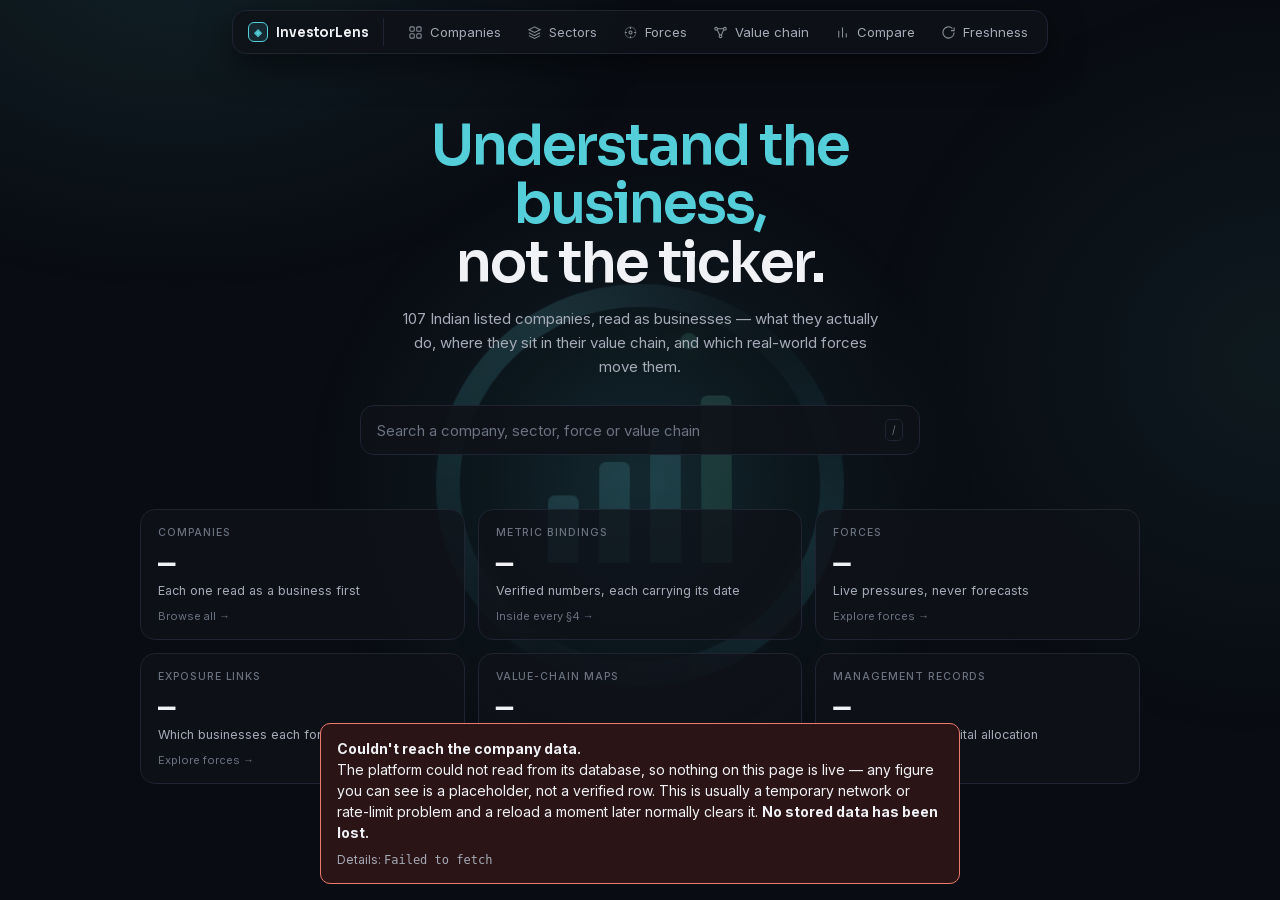
==== commit da4f539b: "Session 6: element for the forces provenance line Added a paragraph element for notes in the HTML st" ====
--- a/index.html
+++ b/index.html
@@ -161,6 +161,7 @@
         <div class="frc-title" id="frc-title"></div>
         <div class="frc-blurb" id="frc-blurb"></div>
         <div class="frc-tally" id="frc-tally"></div>
+        <p class="frc-note" id="frc-note"></p>
       </div>
       <div class="frc-list" id="frc-list"></div>
     </div>
--- a/css/components.css
+++ b/css/components.css
@@ -425,18 +425,148 @@
 body.story .st-ni[aria-current="true"] em{border-color:var(--accent);color:var(--accent)}
 body.story .st-ni:focus-visible,body.story .st-sb:focus-visible{outline:2px solid var(--accent);outline-offset:2px}
 
-/* the narrow-screen strip */
-body.story .st-strip{display:none}
+/* ---------- UI-2 Session 2: THE CHAPTER TABS ----------
+   Was: a left rail on desktop, a scrollable pill row on mobile. Now one bar at
+   every width, two rows, four then six. The 4 + 6 split is carried by the shape
+   of the bar instead of by a pair of headings.
+
+   The Chrome part, and why it needs no special case per row: the BAR is painted
+   the ground colour of the reading, and inactive tabs are raised panels on top
+   of it. The active tab simply drops back to the ground and loses its bottom
+   border — a hole punched through the bar rather than a highlighted pill. That
+   reads as "joined to the page below" in either row, because the ground is
+   continuous from the bar into the canvas.
+
+   --st-ground follows which half you are in. .in-judgement is set by the spy at
+   §5, so the bar repaints as you cross from the business into the judgement:
+   the tabs tell you which half you are reading without printing a word.
+
+   --st-strip is a FALLBACK only. Its real value is measured from the rendered
+   bar and written onto <body> by story.js, because the true height depends on
+   font metrics, row count and breakpoint — three things a hardcoded number gets
+   wrong the moment any of them move. Chapter headings stick just below it and
+   scroll-margin-top is bound to it, so a wrong value here shows up as headings
+   sliding under the bar. */
+body.story{--st-strip:118px; --st-ground:var(--void)}
+body.story .st-strip.in-judgement{--st-ground:#0C1017}
+
+body.story .left-rail{display:none}   /* the bar replaces it; rules below kept for S9 */
+
+body.story .st-strip{position:sticky;top:0;z-index:20;background:var(--st-ground);
+  border-bottom:1px solid var(--border);padding:9px 14px 0;transition:background .32s ease}
+body.story .st-strip-id{display:flex;align-items:baseline;gap:10px;padding:0 3px 9px;min-width:0}
+body.story .st-strip-id b{font-family:'Sora',sans-serif;font-size:15px;font-weight:600;color:var(--text);
+  white-space:nowrap;overflow:hidden;text-overflow:ellipsis;flex:none;max-width:46%}
+body.story .st-strip-id span{font-size:10px;letter-spacing:.11em;text-transform:uppercase;color:var(--text-3);
+  white-space:nowrap;overflow:hidden;text-overflow:ellipsis;min-width:0}
+
+body.story .st-strip-row{display:flex;gap:4px}
+body.story .st-row-a{padding-bottom:4px}
+body.story .st-row-b{margin-bottom:-1px}     /* row 2 sits ON the bar's floor */
+
+body.story .st-sb{display:flex;align-items:center;gap:7px;white-space:nowrap;
+  background:var(--panel);border:1px solid var(--border);border-bottom-color:transparent;
+  border-radius:9px 9px 0 0;padding:8px 13px 9px;color:var(--text-3);font-size:12.5px;
+  font-family:inherit;cursor:pointer;min-height:38px;
+  transition:color .2s,border-color .2s,background .2s}
+body.story .st-sb span{overflow:hidden;text-overflow:ellipsis}
+body.story .st-sb em{font-style:normal;font-size:10px;color:var(--text-3);flex:none}
+body.story .st-sb:hover{color:var(--text-2);background:var(--panel-2)}
+
+/* the merge — identical in both rows, because the ground is continuous */
+body.story .st-sb[aria-current="true"]{background:var(--st-ground);color:var(--text);font-weight:600;
+  border-color:var(--border);border-bottom-color:var(--st-ground)}
+body.story .st-sb[aria-current="true"] .st-ic{opacity:1;color:var(--accent)}
+body.story .st-sb[aria-current="true"] em{color:var(--accent)}
+
+/* ---------- UI-2 Session 3: THE RIGHT-HAND COLUMN ----------
+   #canvas becomes a two-column grid on desktop: the reading on the left, a
+   sticky digest on the right. The strip spans both. The aside is the LAST child
+   in the DOM, which is what makes the mobile case free — drop the grid and it
+   falls to the end of the reading, after §10, exactly where it should be.
+
+   It is content, not navigation: never a drawer, never collapsed, and every row
+   jumps back into the section it summarises. */
+body.story #canvas{display:grid;grid-template-columns:minmax(0,1fr) 292px;align-content:start}
+body.story .st-strip{grid-column:1/-1}
+body.story .st-group{grid-column:1}
+/* The digest flows with the page. It was pinned below the tab bar with its own
+   max-height and inner scrollbar, which clipped it on companies carrying enough
+   readings and forces to outgrow the viewport — a panel about completeness that
+   quietly hid half of itself. No pin, no inner scroll, no clipping: it belongs to
+   the page's geometry and scrolls with everything else. */
+body.story .co-aside{grid-column:2;grid-row:2/span 2;align-self:start;
+  display:flex;flex-direction:column;gap:16px;padding:22px 20px 40px 0}
+
+body.story .co-as{border:1px solid var(--border);border-radius:12px;background:var(--panel);overflow:hidden}
+body.story .co-as h3{font-family:'Sora',sans-serif;font-size:12px;font-weight:600;color:var(--text);
+  padding:13px 14px 11px;display:flex;flex-direction:column;gap:3px;border-bottom:1px solid var(--border)}
+body.story .co-as h3 em{font-style:normal;font-size:9.5px;letter-spacing:.1em;text-transform:uppercase;
+  color:var(--text-3);font-weight:400}
+
+body.story .co-as-row{display:grid;grid-template-columns:1fr auto;gap:2px 10px;width:100%;text-align:left;
+  background:none;border:0;border-top:1px solid var(--border);padding:10px 14px;cursor:pointer;
+  font-family:inherit;transition:background .16s}
+body.story .co-as-row:first-of-type{border-top:0}
+body.story .co-as-row:hover{background:var(--panel-2)}
+/* Two lines before it gives up. "Volume Growth (UVG)" was rendering as
+   "Volume Growth (..." and the bracketed qualifier is doing real work. */
+body.story .co-as-k{font-size:11.5px;line-height:1.35;color:var(--text-2);min-width:0;overflow:hidden;
+  display:-webkit-box;-webkit-line-clamp:2;-webkit-box-orient:vertical;white-space:normal;word-break:break-word}
+body.story .co-as-v{font-family:'JetBrains Mono',monospace;font-size:12px;color:var(--text);text-align:right}
+/* The peer track. Full width of the row, under the label and value:
+     coloured run = where this company sits in the range its peers occupy
+     dot          = the best value anyone in that range reports
+   The track is the peer range, not a scale from zero — see peerRows(). */
+body.story .co-as-bar{grid-column:1/-1;position:relative;display:block;height:3px;margin:7px 0 5px;
+  background:var(--border);border-radius:2px}
+body.story .co-as-bar i{position:absolute;left:0;top:0;bottom:0;background:var(--accent);
+  border-radius:2px;min-width:2px;display:block}
+body.story .co-as-bar b{position:absolute;top:50%;width:7px;height:7px;margin:-3.5px 0 0 -3.5px;
+  border-radius:50%;background:var(--text);box-shadow:0 0 0 2px var(--panel);display:block}
+body.story .co-as-row:hover .co-as-bar b{box-shadow:0 0 0 2px var(--panel-2)}
+
+body.story .co-as-rank,body.story .co-as-top,body.story .co-as-nil,body.story .co-as-best{
+  font-size:9.5px;letter-spacing:.06em;text-transform:uppercase}
+body.story .co-as-rank{color:var(--text-3)}
+body.story .co-as-top{color:var(--accent);grid-column:1/-1;text-align:right}
+body.story .co-as-nil{color:var(--text-3);grid-column:1/-1;text-align:right}
+body.story .co-as-best{color:var(--text-3);text-align:right;font-family:'JetBrains Mono',monospace;
+  text-transform:none;letter-spacing:0}
+
+body.story .co-as-force{display:flex;align-items:center;gap:9px;width:100%;text-align:left;background:none;
+  border:0;border-top:1px solid var(--border);padding:10px 14px;cursor:pointer;font-family:inherit;
+  font-size:11.5px;color:var(--text-2);transition:background .16s}
+body.story .co-as-force:hover{background:var(--panel-2)}
+body.story .co-as-force i{width:6px;height:6px;border-radius:50%;flex:none;background:var(--neutral)}
+body.story .co-as-force.tone-tailwind i{background:var(--up)}
+body.story .co-as-force.tone-risk i{background:var(--down)}
+body.story .co-as-force span{flex:1;min-width:0;overflow:hidden;text-overflow:ellipsis;white-space:nowrap}
+body.story .co-as-force b{font-size:9.5px;color:var(--text-3);font-weight:500;flex:none}
+body.story .co-as-foot{font-size:10px;line-height:1.5;color:var(--text-3);padding:11px 14px 13px;
+  border-top:1px solid var(--border)}
+body.story .co-as-row:focus-visible,body.story .co-as-force:focus-visible{outline:2px solid var(--accent);outline-offset:-2px}
+
+@media(max-width:1180px){
+  /* Not enough width for a real column. The digest keeps its place in the DOM
+     and simply becomes the last thing you read. */
+  body.story #canvas{display:block}
+  body.story .co-aside{position:static;max-height:none;padding:4px clamp(18px,4vw,44px) 40px;
+    max-width:880px;margin:0 auto;display:grid;grid-template-columns:repeat(auto-fit,minmax(280px,1fr));gap:16px}
+}
+
 @media(max-width:900px){
-  body.story{--st-strip:46px}
-  body.story .st-strip{display:block;position:sticky;top:0;z-index:20;background:rgba(9,12,18,.94);
-    border-bottom:1px solid var(--border);padding:8px 10px;overflow-x:auto;scrollbar-width:none}
+  /* One row again, horizontally scrollable. The identity line is dropped: the
+     crumb in the top bar already carries the name on a narrow screen. */
+  body.story{--st-strip:48px}
+  body.story .st-strip{padding:7px 10px 0;overflow-x:auto;white-space:nowrap;scrollbar-width:none}
   body.story .st-strip::-webkit-scrollbar{display:none}
-  body.story .st-strip-row{display:flex;gap:6px;width:max-content}
-  body.story .st-sb{display:flex;align-items:center;gap:6px;white-space:nowrap;background:var(--panel);
-    border:1px solid var(--border);border-radius:999px;padding:7px 13px;color:var(--text-3);font-size:12px;
-    font-family:inherit;cursor:pointer;transition:color .2s,border-color .2s,background .2s}
-  body.story .st-sb[aria-current="true"]{color:var(--void);background:var(--accent);border-color:var(--accent);font-weight:600}
+  body.story .st-strip-id{display:none}
+  body.story .st-strip-row{display:inline-flex;vertical-align:bottom;width:auto}
+  body.story .st-row-a{padding-bottom:0}
+  body.story .st-row-b{margin-left:8px}
+  body.story .st-sb{font-size:12px;padding:8px 12px 9px}
+  body.story .st-sb em{display:none}
 }
 
 /* ---------- UI-2c: THE BEZEL AND THE TAB PAGES (Session AC) ----------
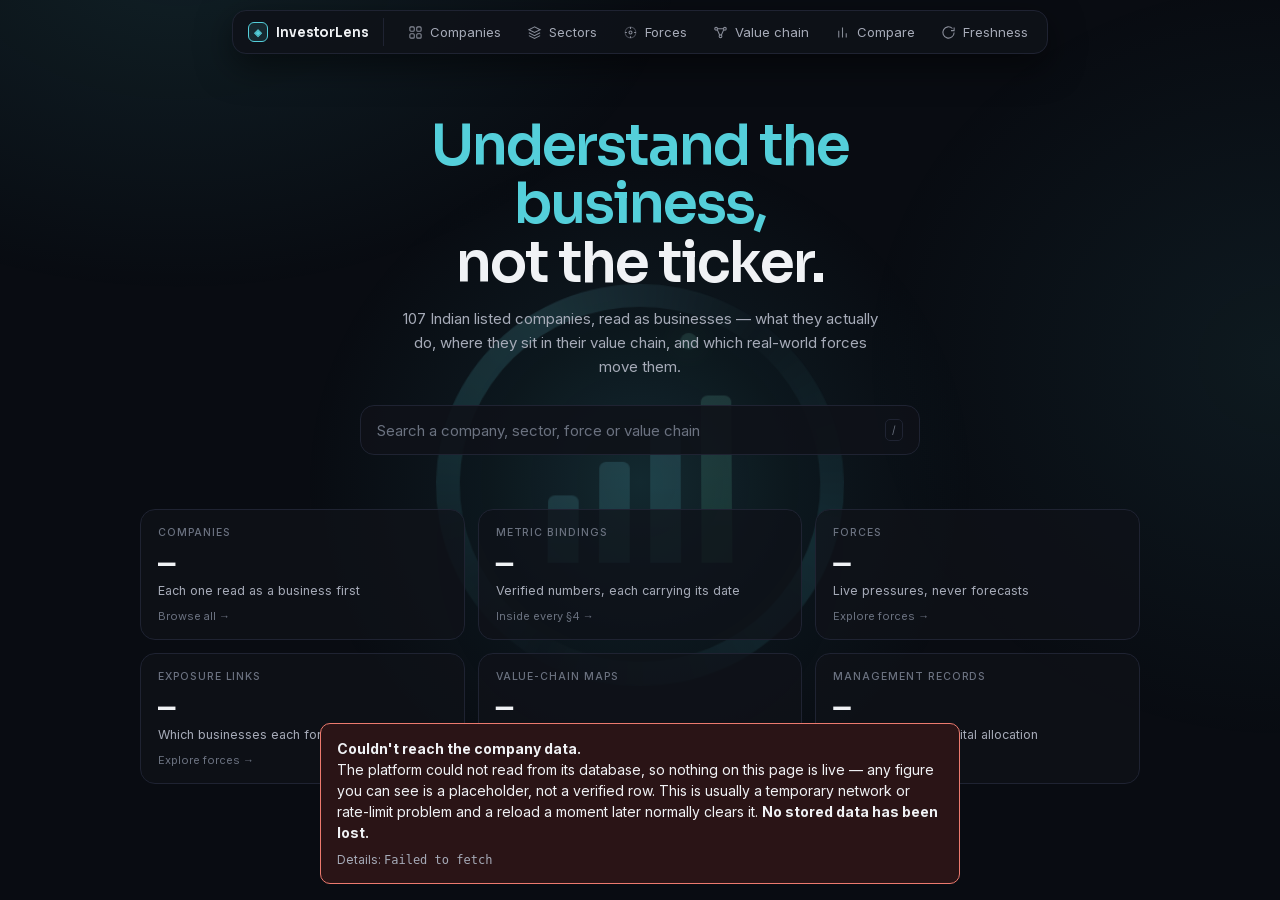
==== commit 886ecd90: "Session 6 redone: forces index moves to a left rail" ====
--- a/index.html
+++ b/index.html
@@ -156,14 +156,21 @@
       <div class="topbar-crumb">Home / <b>Explore by force</b></div>
     </div>
     <div class="frc-body">
-      <div class="frc-chips" id="frc-chips"></div>
-      <div class="frc-head">
-        <div class="frc-title" id="frc-title"></div>
-        <div class="frc-blurb" id="frc-blurb"></div>
-        <div class="frc-tally" id="frc-tally"></div>
+      <aside class="frc-index">
+        <div class="frc-ix-head">The fourteen forces</div>
+        <div class="frc-ix-list" id="frc-chips"></div>
+        <p class="frc-ix-note">The count is how many companies carry a stored factor
+          matching this force &mdash; never a score, never a ranking.</p>
+      </aside>
+      <div class="frc-main">
+        <div class="frc-head">
+          <div class="frc-eyebrow" id="frc-tally"></div>
+          <div class="frc-title" id="frc-title"></div>
+          <div class="frc-blurb" id="frc-blurb"></div>
+        </div>
+        <div class="frc-list" id="frc-list"></div>
         <p class="frc-note" id="frc-note"></p>
       </div>
-      <div class="frc-list" id="frc-list"></div>
     </div>
   </div>
   <!-- VALUE-CHAIN MAP -->
--- a/css/components.css
+++ b/css/components.css
@@ -830,9 +830,33 @@
 /* ---- 2 · force detail: a grid of tone-tinted cards, not a column of lines ----
    The tint comes from dominantTone() in forces.js, which compares stored
    tag_type counts and nothing else. No tone is ever inferred from wording. */
-body.story #frc-list{display:grid;gap:13px;
-  grid-template-columns:repeat(auto-fill,minmax(320px,1fr))}
+/* ---------- UI-2 Session 6: FACING COLUMNS ----------
+   Was one auto-filling grid of company cards, so a force's tailwinds and risks
+   were interleaved by market cap and you had to read every card to see which
+   way the weight fell. Now they face each other. Context-only companies get
+   their own column rather than being pushed onto a side they do not belong to,
+   and the column appears only when someone is in it.
+
+   The columns are equal width on purpose. Sizing them by how many companies
+   they hold would turn a count into a picture of significance, which is the one
+   thing this page refuses to do. */
+body.story #frc-list{display:grid;gap:clamp(14px,2vw,22px);align-items:start;
+  grid-template-columns:repeat(auto-fit,minmax(300px,1fr))}
+body.story .frc-col{display:flex;flex-direction:column;gap:11px;min-width:0}
+body.story .frc-col h3{display:flex;align-items:center;gap:9px;font-family:'Sora',sans-serif;
+  font-size:11px;font-weight:600;letter-spacing:.12em;text-transform:uppercase;color:var(--text-3);
+  padding-bottom:9px;border-bottom:1px solid var(--border)}
+body.story .frc-col h3::before{content:'';width:7px;height:7px;border-radius:50%;background:var(--neutral)}
+body.story .frc-tailwind h3::before{background:var(--up)}
+body.story .frc-risk h3::before{background:var(--down)}
+body.story .frc-col h3 em{margin-left:auto;font-style:normal;font-family:'JetBrains Mono',monospace;
+  font-size:12px;letter-spacing:0;color:var(--text-2)}
+body.story .frc-empty{font-size:11.5px;line-height:1.6;color:var(--text-3);padding:14px 2px}
 @media(max-width:640px){body.story #frc-list{grid-template-columns:1fr}}
+
+/* the provenance line, deferred out of Session 1B */
+body.story .frc-note{font-size:11.5px;line-height:1.65;color:var(--text-3);max-width:720px;margin-top:12px;
+  padding-top:12px;border-top:1px solid var(--border)}
 body.story #frc-list .frc-co{position:relative;overflow:hidden;padding-left:20px}
 /* the tone reads as an edge, not a wash — the text must stay legible */
 body.story #frc-list .frc-co::after{content:'';position:absolute;left:0;top:0;bottom:0;width:3px;
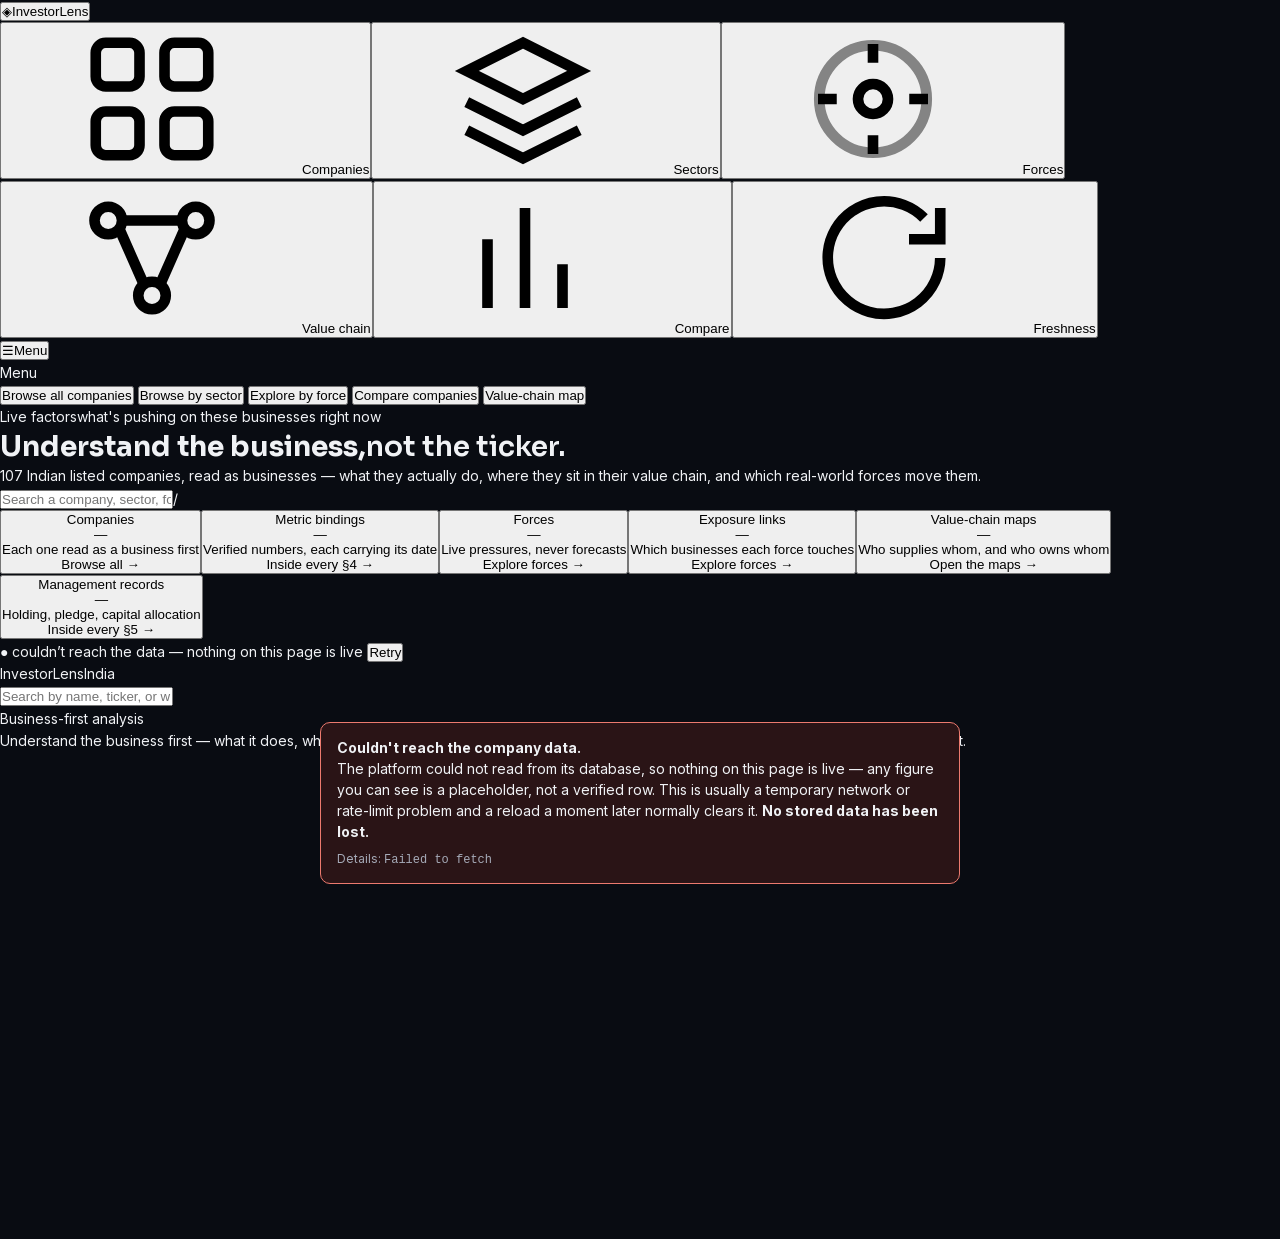
==== commit e5641707: "Session 6: value-chain page gains a chain index" ====
--- a/index.html
+++ b/index.html
@@ -180,8 +180,17 @@
       <div class="topbar-crumb">Home / <b>Value-chain map</b></div>
     </div>
     <div class="frc-body">
-      <div class="map-intro">These companies aren't islands — they buy from, sell to, and own one another. Each chain below is a real relationship named in the companies' own profiles. Tap any company to open it.</div>
-      <div id="map-content"></div>
+      <aside class="frc-index">
+        <div class="frc-ix-head">The chains</div>
+        <div class="frc-ix-list" id="map-index"></div>
+        <p class="frc-ix-note">Every link is named in the companies&rsquo; own profiles.
+          Nothing here is inferred from sector codes.</p>
+      </aside>
+      <div class="frc-main">
+        <div id="map-content"></div>
+        <p class="map-intro">These companies aren&rsquo;t islands &mdash; they buy from, sell to,
+          and own one another. Tap any company to open it.</p>
+      </div>
     </div>
   </div>
 </div>
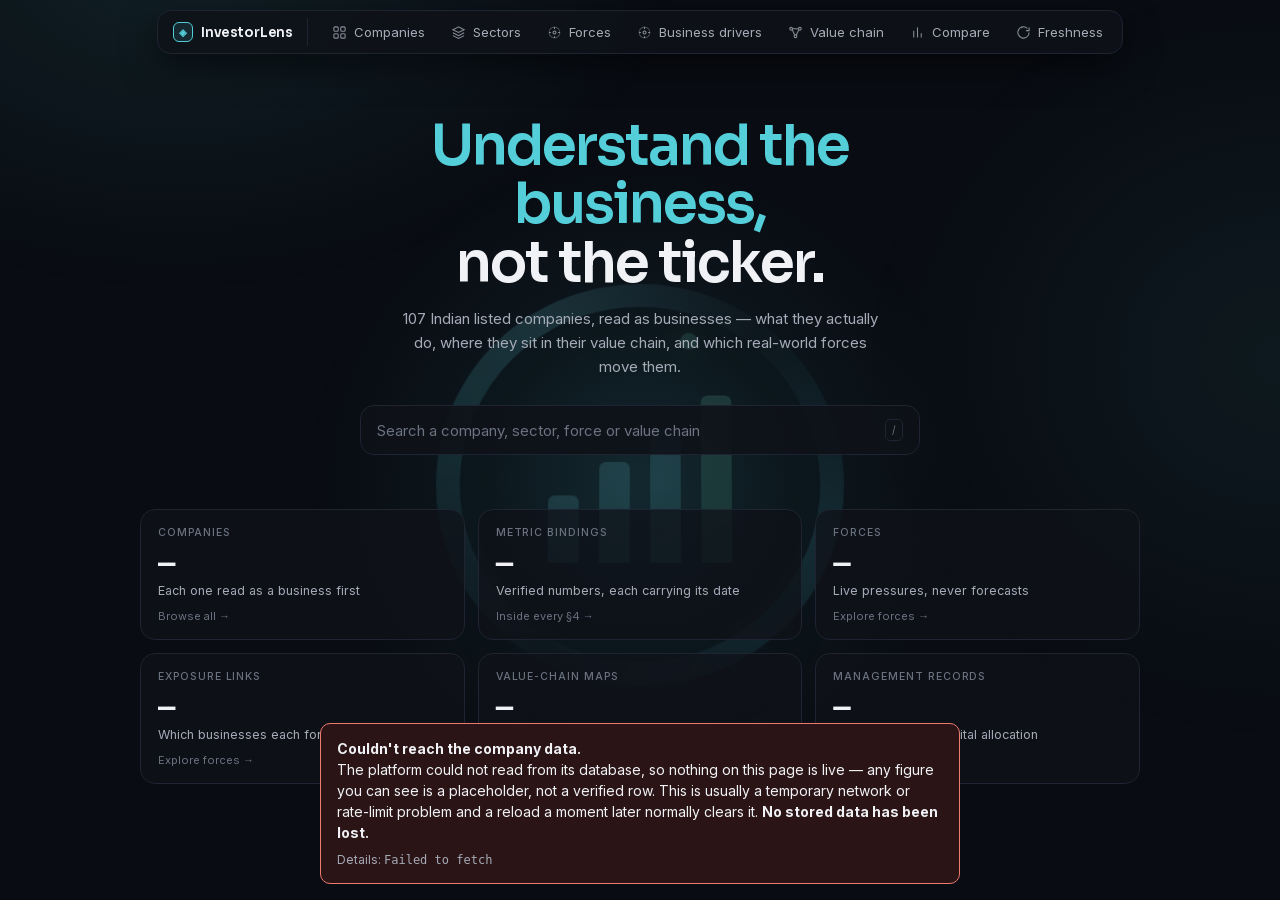
==== commit 5cd5aef9: "feat: add no-AI IndiGo business drivers example" ====
--- a/index.html
+++ b/index.html
@@ -195,6 +195,8 @@
   </div>
 </div>
 
+<div id="driver-root" hidden></div>
+
 <!-- Shown only if the JSON seed can't be loaded (e.g. the page was opened by
      double-clicking the file instead of via a web server / GitHub Pages). -->
 <div id="boot-error" style="display:none;position:fixed;inset:auto 16px 16px 16px;z-index:99;
@@ -220,6 +222,8 @@
 <script src="./js/forces.js"></script>
 <script src="./js/map.js"></script>
 <script src="./js/story.js"></script>
+<script src="./js/driver-engine.js"></script>
+<script src="./js/drivers.js"></script>
 <script src="./js/selftest.js"></script>
 <script>
   // Bootstrap: fetch the seed, THEN start the app. In Phase 2 loadData() will read
--- a/css/components.css
+++ b/css/components.css
@@ -0,0 +1,1380 @@
+/* ============================================================================
+   InvestorLens India — components.css
+   Every visual component (hero, 3D logo, cards, company view, compare,
+   forces, value-chain map). Reads the tokens defined in theme.css.
+   (Carved verbatim from V2.6; Plan v3 §4.)
+   ============================================================================ */
+/* ---------- HOME (single scroll region) ---------- */
+#home-page{flex-direction:column;overflow:hidden}
+
+/* ---------- SHARED MENU (docks left on Home · drawer on inner pages) ---------- */
+.menu-rail{position:fixed;top:0;left:0;bottom:0;width:300px;z-index:45;display:flex;flex-direction:column;
+  padding:24px 18px 18px;background:linear-gradient(180deg,var(--panel) 0%,var(--panel-2) 100%);
+  border-right:1px solid var(--border);overflow-y:auto;
+  transform:translateX(-100%);transition:transform .3s cubic-bezier(.4,0,.2,1)}
+body.on-home .menu-rail,body.drawer-open .menu-rail{transform:none}
+body.on-home #home-page{padding-left:300px}
+.menu-head{font-family:'Sora',sans-serif;font-weight:700;font-size:12px;letter-spacing:2.4px;text-transform:uppercase;color:var(--text-3);margin:2px 0 16px 2px}
+.menu-nav{display:flex;flex-direction:column;gap:8px}
+.menu-btn{position:relative;width:100%;text-align:left;display:flex;align-items:center;gap:11px;
+  background:var(--panel-2);border:1px solid var(--border);border-radius:9px;padding:12px 14px;
+  color:var(--text-2);font:500 13.5px/1.2 'Inter',sans-serif;cursor:pointer;transition:all .16s}
+.menu-btn::before{content:'';flex:0 0 auto;width:3px;height:15px;border-radius:2px;background:var(--border);transition:all .16s}
+.menu-btn:hover{border-color:var(--accent);color:var(--text);transform:translateX(2px)}
+.menu-btn:hover::before{background:var(--accent);box-shadow:0 0 8px var(--accent)}
+.menu-btn.active{background:var(--accent-dim);border-color:var(--accent);color:var(--accent)}
+.menu-btn.active::before{background:var(--accent);box-shadow:0 0 8px var(--accent)}
+.menu-btn.home-tab[data-panel]::after{content:'▾';margin-left:auto;font-size:10px;color:var(--text-3);transition:transform .2s}
+.menu-btn.home-tab[data-panel].active::after{transform:rotate(180deg);color:var(--accent)}
+.menu-sep{height:1px;margin:20px 2px 16px;background:linear-gradient(90deg,transparent,var(--accent),transparent);opacity:.45}
+.menu-feed-head{display:flex;flex-direction:column;gap:2px;font-family:'Sora',sans-serif;font-weight:600;font-size:12px;letter-spacing:.4px;color:var(--text-2);text-transform:uppercase;margin:0 2px 12px}
+.menu-feed-sub{font-family:'Inter',sans-serif;font-weight:400;font-size:10.5px;letter-spacing:0;text-transform:none;color:var(--text-3);line-height:1.4}
+.feed-strip{position:relative;flex:1 1 auto;min-height:150px;overflow-y:auto;overscroll-behavior:contain;scrollbar-width:thin;scrollbar-color:var(--border) transparent}
+.feed-strip::-webkit-scrollbar{width:7px}
+.feed-strip::-webkit-scrollbar-thumb{background:var(--border);border-radius:4px}
+.feed-strip::-webkit-scrollbar-thumb:hover{background:var(--accent)}
+.feed-track{display:flex;flex-direction:column}
+.drawer-toggle{position:fixed;left:0;top:50%;transform:translateY(-50%);z-index:50;display:none;flex-direction:column;align-items:center;gap:6px;
+  background:var(--panel);border:1px solid var(--border);border-left:none;border-radius:0 12px 12px 0;
+  padding:14px 9px;color:var(--text-2);cursor:pointer;transition:all .16s;box-shadow:6px 0 18px -8px rgba(0,0,0,.7)}
+.drawer-toggle:hover{color:var(--accent);border-color:var(--accent);padding-left:13px}
+.drawer-toggle .dt-icon{font-size:15px;line-height:1}
+.drawer-toggle .dt-label{font-size:10px;letter-spacing:1.5px;text-transform:uppercase;writing-mode:vertical-rl;transform:rotate(180deg)}
+body:not(.on-home) .drawer-toggle{display:flex}
+body.drawer-open .drawer-toggle{display:none}
+.drawer-scrim{position:fixed;inset:0;z-index:44;background:rgba(3,5,9,.55);opacity:0;pointer-events:none;transition:opacity .3s}
+body.drawer-open .drawer-scrim{opacity:1;pointer-events:auto}
+@media(max-width:900px){
+  body.on-home #home-page{padding-left:0}
+  body.on-home .menu-rail{transform:translateX(-100%)}
+  body.on-home.drawer-open .menu-rail{transform:none}
+  body.on-home .drawer-toggle{display:flex}
+  body.on-home.drawer-open .drawer-toggle{display:none}
+  .menu-rail{width:min(300px,86vw)}
+}
+.home-scroll{flex:1;overflow-y:auto;display:flex;flex-direction:column;min-height:0}
+.hero{position:relative;overflow:hidden;min-height:100vh;background:radial-gradient(ellipse 62% 52% at 50% 50%,var(--accent-dim),transparent 70%),linear-gradient(180deg,var(--void),var(--panel) 50%,var(--void));padding:56px 40px;flex-shrink:0;display:flex;flex-direction:column;align-items:center;justify-content:center;text-align:center}
+.hero-grid-floor{position:absolute;inset:auto 0 0 0;height:42%;pointer-events:none;opacity:.5;
+  background:linear-gradient(transparent, rgba(84,207,218,.05)),
+  repeating-linear-gradient(90deg, rgba(84,207,218,.07) 0 1px, transparent 1px 64px),
+  repeating-linear-gradient(0deg, rgba(84,207,218,.055) 0 1px, transparent 1px 34px);
+  transform:perspective(520px) rotateX(58deg) scale(1.6);transform-origin:bottom center;
+  -webkit-mask-image:linear-gradient(to top, #000 25%, transparent 95%);mask-image:linear-gradient(to top, #000 25%, transparent 95%)}
+.hero .hero-grid-floor,.hero .hero-grid-ceil{position:absolute;z-index:0}
+.hero-grid-ceil{inset:0 0 auto 0;height:42%;pointer-events:none;opacity:.5;background:linear-gradient(rgba(84,207,218,.05),transparent),repeating-linear-gradient(90deg,rgba(84,207,218,.07) 0 1px,transparent 1px 64px),repeating-linear-gradient(0deg,rgba(84,207,218,.055) 0 1px,transparent 1px 34px);transform:perspective(520px) rotateX(-58deg) scale(1.6);transform-origin:top center;-webkit-mask-image:linear-gradient(to bottom,#000 25%,transparent 95%);mask-image:linear-gradient(to bottom,#000 25%,transparent 95%)}
+.hero > *{position:relative;z-index:1}
+.hero .home-tabs,.hero .home-panel{width:100%;max-width:860px}
+.hero .home-tabs{justify-content:center}
+.hero .home-panel{text-align:left}
+.hero .search-box{max-width:680px;padding:17px 20px;font-size:16px;border-radius:11px;box-shadow:0 0 0 1px rgba(84,207,218,.06),0 12px 32px -14px rgba(0,0,0,.65)}
+.hero .search-box:focus{box-shadow:0 0 0 3px var(--accent-dim),0 12px 32px -14px rgba(0,0,0,.65)}
+.hero-thesis{font-size:13.5px;color:var(--text-2);line-height:1.65;max-width:620px;margin:10px 0 20px}
+.hero-foot{display:flex;align-items:center;gap:14px;flex-wrap:wrap;justify-content:center;margin-top:22px}
+
+/* ---------- ANIMATED LOGO — Aperture mark (ring spins forever; bars+spark play once) ---------- */
+.logo-scene{margin-bottom:14px;filter:drop-shadow(0 16px 30px rgba(84,207,218,.16))}
+.mark{position:relative;width:120px;height:120px;transform:perspective(700px) rotateX(10deg)}
+.ap-ring{position:absolute;inset:0;border-radius:50%;
+  background:conic-gradient(from 210deg,#1B212F,#54CFDA 22%,#7DE8FA 33%,#1B212F 52%,#45B5C4 72%,#1B212F 100%);
+  animation:apSpin 16s linear infinite}
+.ap-ring::after{content:'';position:absolute;inset:7px;border-radius:50%;background:#0B0F16}
+@keyframes apSpin{to{transform:rotate(360deg)}}
+.ap-bars{position:absolute;inset:18px;border-radius:50%;overflow:hidden;display:flex;align-items:flex-end;justify-content:center;gap:6px;padding-bottom:18px}
+.ap-bars b{width:9px;border-radius:2px 2px 0 0;transform-origin:bottom;transform:scaleY(.05);
+  background:linear-gradient(180deg,#7DE8FA,var(--accent));animation:apBarGrow .8s cubic-bezier(.34,1.45,.42,1) both}
+.ap-bars b:nth-child(1){height:20px;animation-delay:.35s}
+.ap-bars b:nth-child(2){height:30px;animation-delay:.47s}
+.ap-bars b:nth-child(3){height:40px;animation-delay:.59s}
+.ap-bars b:nth-child(4){height:50px;background:linear-gradient(180deg,#8CF2D2,var(--up));animation-delay:.71s}
+@keyframes apBarGrow{0%{transform:scaleY(.05)}70%{transform:scaleY(1.06)}100%{transform:scaleY(1)}}
+.ap-spark{position:absolute;left:60%;top:26px;width:5px;height:5px;border-radius:50%;
+  background:#8CF2D2;box-shadow:0 0 9px var(--up);opacity:0;animation:apSparkRise 1.1s ease-out 1.15s both}
+@keyframes apSparkRise{0%{opacity:0;transform:translateY(12px) scale(.6)}55%{opacity:1;transform:translateY(-8px) scale(1)}100%{opacity:.95;transform:translateY(-11px) scale(1)}}
+@media(prefers-reduced-motion:reduce){
+  .ap-ring{animation:none}
+  .ap-bars b{transform:scaleY(1);animation:none}
+  .ap-spark{opacity:.95;transform:translateY(-11px);animation:none}
+  .home-title{animation:none;-webkit-mask-position:0 0;mask-position:0 0;filter:none;transform:none}
+}
+
+/* ---------- SECTION PAGER (one window at a time) ---------- */
+.sec-pager{display:flex;justify-content:space-between;gap:12px;margin-top:34px;padding-top:20px;border-top:1px solid var(--border);flex-wrap:wrap}
+.mg-intro{font-size:13px;color:var(--text-2);line-height:1.65;background:var(--panel);border:1px solid var(--border);border-left:3px solid var(--accent);border-radius:8px;padding:14px 16px;margin-bottom:18px}
+.mg-table .mg-text{font-size:12.5px;color:var(--text-2);line-height:1.55}
+.mg-cap{background:var(--panel);border:1px solid var(--border);border-radius:10px;padding:16px 18px;margin:18px 0 12px;font-size:13px;color:var(--text-2);line-height:1.65}
+.mg-cap-label{font-size:10.5px;color:var(--accent);text-transform:uppercase;letter-spacing:.6px;margin-bottom:8px;font-weight:600}
+.nav-item .nav-check{color:var(--up);font-size:10px;margin-left:6px}
+/* Session Z: .pane-in used to declare `animation:fadeUp` with no starting
+   state. fadeUp defines only a `to`, so it animated from opacity 1 to opacity 1
+   — it never did anything visible. Every section switch was a hard swap. The
+   keyframes below carry their own `from`, so no base rule hides the element:
+   if the animation never runs, the content is simply visible. */
+.pane-in{animation:paneRise .34s cubic-bezier(.22,.9,.35,1)}
+@keyframes paneRise{from{opacity:0;transform:translateY(8px)}to{opacity:1;transform:none}}
+.canvas .section{max-width:880px;margin:0 auto 44px}
+.home-title{display:flex;justify-content:center;align-items:baseline;gap:10px;font-family:'Sora',sans-serif;font-weight:700;font-size:34px;letter-spacing:-.5px;margin:6px 0 18px;-webkit-mask-image:linear-gradient(90deg,#000 0%,#000 45%,transparent 60%);mask-image:linear-gradient(90deg,#000 0%,#000 45%,transparent 60%);-webkit-mask-size:300% 100%;mask-size:300% 100%;-webkit-mask-position:100% 0;mask-position:100% 0;animation:wmSweep 1.6s cubic-bezier(.3,.7,.25,1) .45s both}
+.home-title span{background:linear-gradient(135deg,var(--accent),#7DE8FA);-webkit-background-clip:text;background-clip:text;-webkit-text-fill-color:transparent}
+@keyframes wmSweep{0%{-webkit-mask-position:100% 0;mask-position:100% 0;filter:blur(7px);transform:translateX(-14px)}100%{-webkit-mask-position:0% 0;mask-position:0% 0;filter:blur(0);transform:none}}
+.home-sub{color:var(--text-2);font-size:14px;margin-bottom:22px}
+.search-box{width:100%;background:var(--void);border:1px solid var(--border);border-radius:8px;padding:13px 16px;color:var(--text);font-size:15px;font-family:inherit}
+.search-box:focus{outline:none;border-color:var(--accent);box-shadow:0 0 0 3px var(--accent-dim)}
+.search-box::placeholder{color:var(--text-3)}
+.browse-label{font-size:11px;color:var(--text-3);text-transform:uppercase;letter-spacing:.6px;margin:20px 0 10px}
+/* (home-tab pill styles retired in Session Q — buttons now live in .menu-rail as .menu-btn) */
+.home-panel{margin-top:14px;animation:paneRise .3s cubic-bezier(.22,.9,.35,1)}
+.home-panel[hidden]{display:none}
+.panel-hint{font-size:12px;color:var(--text-3);margin-bottom:12px;line-height:1.5}
+.map-intro{font-size:13.5px;color:var(--text-2);line-height:1.65;max-width:820px;margin-bottom:26px}
+/* THE ONE UNSCOPED RULE IN THIS SESSION — a declared exception, recorded in
+   CONTRACT by name (Session 2d). Every other page says flex-direction:column;
+   #map-page never did, and .page.active{display:flex} therefore laid it out as
+   a ROW: .company-topbar is flex-shrink:0, so the top bar became a tall narrow
+   column glued to the left edge and .frc-body took the rest. Pre-existing, and
+   live on main today. Fixed here rather than under body.story because the
+   rollback exists to guarantee a safe way back, not to preserve a defect. The
+   harness asserts flag-off output is identical EXCEPT this one selector. */
+#map-page{flex-direction:column}
+.map-chain{margin:0 0 30px;padding-bottom:26px;border-bottom:1px solid var(--border)}
+.map-chain:last-child{border-bottom:none}
+.map-chain h3{font-size:16px;font-family:'Sora',sans-serif;font-weight:600;margin-bottom:7px}
+.map-blurb{font-size:13px;color:var(--text-2);line-height:1.6;margin-bottom:16px;max-width:820px}
+.map-stage-label{font-size:10px;color:var(--text-3);text-transform:uppercase;letter-spacing:.5px;margin-bottom:8px;text-align:center}
+.vc-node.clk{cursor:pointer;transition:border-color .15s,background .15s}
+.vc-node.clk:hover{border-color:var(--accent);background:var(--accent-dim)}
+.map-arrow{flex-direction:column;gap:5px;justify-content:center;text-align:center;min-width:74px}
+.map-arrow span{font-size:9px;color:var(--text-3);text-transform:uppercase;letter-spacing:.4px;line-height:1.3}
+.map-arrow b{font-size:18px;color:var(--accent)}
+.map-pair{display:flex;align-items:center;gap:12px;margin-bottom:14px;flex-wrap:wrap}
+.map-note{font-size:12.5px;color:var(--text-3);flex:1 1 280px;line-height:1.55;min-width:220px}
+.map-evidence{font-size:11px;color:var(--text-3);font-style:italic;margin-top:12px;line-height:1.5;max-width:820px}
+.sector-grid{display:flex;flex-wrap:wrap;gap:8px}
+.sector-btn{background:var(--panel);border:1px solid var(--border);border-radius:20px;padding:7px 14px;color:var(--text-2);cursor:pointer;font-size:12px;font-weight:500;font-family:inherit;transition:all .15s}
+.sector-btn:hover{border-color:var(--accent);color:var(--accent)}
+.sector-btn.active{background:var(--accent-dim);border-color:var(--accent);color:var(--accent)}
+.ticker-item{flex:0 0 auto;padding:9px 4px;border-bottom:1px solid var(--border);font-size:11.5px;color:var(--text-2);line-height:1.45}
+.ticker-item b{color:var(--text);font-family:'JetBrains Mono',monospace;font-weight:600;font-size:11px}
+.ticker-dot{display:inline-block;width:7px;height:7px;border-radius:50%;margin-right:7px;vertical-align:middle}
+.ticker-dot.risk{background:var(--down)} .ticker-dot.tailwind{background:var(--up)} .ticker-dot.neutral{background:var(--neutral)}
+.home-body{padding:28px 40px}
+.count-row{display:flex;align-items:center;justify-content:space-between;margin-bottom:16px;flex-wrap:wrap;gap:10px}
+.count-line{font-size:12px;color:var(--text-3)}
+.sort-note{font-size:11px;color:var(--text-3)}
+.sort-note b{color:var(--accent);font-weight:600}
+.card-grid{display:grid;grid-template-columns:repeat(auto-fill,minmax(230px,1fr));gap:16px}
+.co-card{background:var(--panel);border:1px solid var(--border);border-radius:10px;padding:18px;cursor:pointer;transition:all .15s;position:relative}
+.co-card:hover{border-color:var(--accent);transform:translateY(-2px);box-shadow:0 6px 20px rgba(84,207,218,.12)}
+.co-rank{position:absolute;top:14px;right:16px;font-size:10.5px;color:var(--text-3);font-family:'JetBrains Mono',monospace}
+.co-card-name{font-size:15px;font-weight:600;margin-bottom:3px;padding-right:28px}
+.co-card-ticker{font-size:11px;color:var(--text-2);margin-bottom:10px}
+.co-card-mcap{font-size:12.5px;color:var(--accent);font-family:'JetBrains Mono',monospace;font-weight:600;margin-bottom:10px}
+.co-card-tags{display:flex;gap:6px;align-items:center;flex-wrap:wrap}
+.chip{font-size:10px;padding:3px 8px;border-radius:5px;background:var(--accent-dim);color:var(--accent);text-transform:uppercase;letter-spacing:.4px;font-weight:600}
+.chip.sub{background:var(--panel-2);color:var(--text-3)}
+
+/* ---------- COMPANY VIEW ---------- */
+#company-page{flex-direction:column}
+.company-topbar{flex-shrink:0;display:flex;align-items:center;gap:14px;padding:12px 20px;background:var(--panel);border-bottom:1px solid var(--border)}
+.topbar-back{display:flex;align-items:center;gap:6px;padding:9px 14px;background:var(--void);border:1px solid var(--border);border-radius:6px;color:var(--text);cursor:pointer;font-size:13px;font-weight:500;font-family:inherit;transition:all .15s;flex-shrink:0}
+.topbar-back:hover{border-color:var(--accent);color:var(--accent)}
+.topbar-crumb{font-size:12px;color:var(--text-3)}
+.topbar-crumb b{color:var(--text-2);font-weight:600}
+.topbar-mcap{margin-left:auto;font-size:12px;color:var(--accent);font-family:'JetBrains Mono',monospace;flex-shrink:0}
+
+.company-body{flex:1;display:flex;overflow:hidden;min-height:0}
+
+.left-rail{width:280px;flex-shrink:0;background:var(--panel);border-right:1px solid var(--border);padding:22px;overflow-y:auto;min-height:0}
+.lr-ticker{font-family:'JetBrains Mono',monospace;font-size:12px;color:var(--accent);font-weight:600}
+.lr-name{font-size:20px;font-weight:700;margin:2px 0 6px}
+.lr-sector{font-size:11px;color:var(--text-3);text-transform:uppercase;letter-spacing:.5px;margin-bottom:16px}
+.lr-dna{font-size:12.5px;line-height:1.55;color:var(--text-2);padding:12px;background:var(--void);border-left:2px solid var(--accent);border-radius:0 6px 6px 0;margin-bottom:20px}
+.lr-nav{display:flex;flex-direction:column;gap:4px}
+.nav-item{padding:9px 12px;border-radius:6px;cursor:pointer;font-size:12.5px;color:var(--text-2);border:1px solid transparent;transition:all .12s}
+.nav-item:hover{background:var(--void);color:var(--text)}
+.nav-item.active{background:var(--accent-dim);color:var(--accent);border-color:rgba(84,207,218,.3)}
+.moat-box{margin-top:20px;padding-top:18px;border-top:1px solid var(--border)}
+.moat-label{font-size:10px;color:var(--text-3);text-transform:uppercase;letter-spacing:.6px;margin-bottom:7px}
+.moat-text{font-size:12.5px;line-height:1.55;color:var(--text)}
+
+.canvas{flex:1;overflow-y:auto;padding:36px 44px;min-height:0}
+.section{margin-bottom:44px;scroll-margin-top:12px}
+.sec-num{font-size:10px;color:var(--text-3);text-transform:uppercase;letter-spacing:1px;margin-bottom:6px}
+.sec-title{font-size:22px;font-weight:700;margin-bottom:16px;display:flex;align-items:center;gap:12px}
+.sec-title::before{content:'';width:4px;height:22px;background:var(--accent);border-radius:2px}
+.sec-body{line-height:1.75;color:var(--text)}
+.sec-body p{margin-bottom:14px}
+.sec-body em{color:var(--text-2);font-style:italic}
+
+.vc-diagram{background:var(--panel);border:1px solid var(--border);border-radius:10px;padding:22px;margin:18px 0;overflow-x:auto}
+.vc-flow{display:flex;align-items:stretch;gap:12px;min-width:fit-content}
+.vc-node{background:var(--void);border:1px solid var(--border);border-radius:8px;padding:14px 16px;min-width:150px;font-size:12.5px}
+.vc-node .vc-role{font-size:10px;color:var(--text-3);text-transform:uppercase;letter-spacing:.5px;margin-bottom:5px}
+.vc-node.company{border:2px solid var(--accent);background:var(--accent-dim)}
+.vc-node.company .vc-role{color:var(--accent)}
+.vc-arrow{display:flex;align-items:center;color:var(--accent);font-size:18px;flex-shrink:0}
+
+.mtable{width:100%;border-collapse:collapse;margin:16px 0;background:var(--panel);border:1px solid var(--border);border-radius:10px;overflow:hidden}
+.mtable th{background:var(--void);padding:11px 16px;text-align:left;font-size:10.5px;color:var(--text-3);text-transform:uppercase;letter-spacing:.5px;border-bottom:1px solid var(--border)}
+.mtable td{padding:11px 16px;border-bottom:1px solid var(--border);font-size:13px;vertical-align:top}
+.mtable tr:last-child td{border-bottom:none}
+.m-label{color:var(--text-2);font-weight:500;white-space:nowrap}
+.m-value{font-family:'JetBrains Mono',monospace;font-weight:600;color:var(--accent);white-space:nowrap}
+.m-note{color:var(--text-3);font-size:12px;line-height:1.5}
+
+.tag-row{display:flex;flex-direction:column;gap:10px;margin:14px 0}
+.tag{padding:11px 14px;border-radius:7px;font-size:12.5px;line-height:1.5;border-left:3px solid}
+.tag.risk{background:rgba(236,122,110,.07);border-color:var(--down)}
+.tag.tailwind{background:rgba(86,200,150,.07);border-color:var(--up)}
+.tag.neutral{background:rgba(139,146,169,.07);border-color:var(--neutral)}
+.tag-type{display:inline-block;font-size:9.5px;font-weight:700;text-transform:uppercase;letter-spacing:.5px;padding:2px 7px;border-radius:4px;margin-bottom:6px}
+.tag.risk .tag-type{background:rgba(236,122,110,.18);color:var(--down)}
+.tag.tailwind .tag-type{background:rgba(86,200,150,.18);color:var(--up)}
+.tag.neutral .tag-type{background:rgba(139,146,169,.18);color:var(--neutral)}
+
+.bb-grid{display:grid;grid-template-columns:1fr 24px 1fr;gap:14px;margin-top:8px;align-items:stretch}
+.bb-col{background:var(--panel);border:1px solid var(--border);border-radius:10px;padding:16px}
+.bb-head{font-size:11px;text-transform:uppercase;letter-spacing:.5px;font-weight:700;margin-bottom:12px}
+.bb-col.bull .bb-head{color:var(--up)} .bb-col.bear .bb-head{color:var(--down)}
+.bb-col ul{list-style:none}
+.bb-col li{font-size:12.5px;line-height:1.6;margin-bottom:10px;padding-left:20px;position:relative}
+.bb-col.bull li::before{content:'✓';position:absolute;left:0;color:var(--up);font-weight:700}
+.bb-col.bear li::before{content:'✗';position:absolute;left:0;color:var(--down);font-weight:700}
+
+.soon{color:var(--text-3);font-style:italic;padding:14px;background:var(--panel);border:1px dashed var(--border);border-radius:8px;font-size:13px}
+
+.right-rail{width:320px;flex-shrink:0;background:var(--panel);border-left:1px solid var(--border);padding:22px;overflow-y:auto;min-height:0}
+.rr-title{font-size:13px;font-weight:700;margin-bottom:16px;display:flex;align-items:center;gap:8px}
+.rr-title::before{content:'⚡'}
+.rr-meta{font-size:10.5px;color:var(--text-3);margin-bottom:16px;padding-bottom:14px;border-bottom:1px solid var(--border)}
+.factor{background:var(--void);border-radius:7px;padding:12px;margin-bottom:10px;font-size:12px;line-height:1.5;border-left:3px solid}
+.factor.risk{border-color:var(--down);background:rgba(236,122,110,.05)}
+.factor.tailwind{border-color:var(--up);background:rgba(86,200,150,.05)}
+.factor.neutral{border-color:var(--neutral);background:rgba(139,146,169,.05)}
+.factor-type{display:inline-block;font-size:9px;font-weight:700;text-transform:uppercase;letter-spacing:.5px;padding:2px 6px;border-radius:3px;margin-bottom:6px}
+.factor.risk .factor-type{background:rgba(236,122,110,.18);color:var(--down)}
+.factor.tailwind .factor-type{background:rgba(86,200,150,.18);color:var(--up)}
+.factor.neutral .factor-type{background:rgba(139,146,169,.18);color:var(--neutral)}
+
+/* ---------- VALUE-CHAIN NODE TAGS ---------- */
+.vc-stack{display:flex;flex-direction:column;gap:10px;flex:1 1 0;min-width:170px;justify-content:center}
+.vc-node.risk{border-left:3px solid var(--down);background:rgba(236,122,110,.05)}
+.vc-node.tailwind{border-left:3px solid var(--up);background:rgba(86,200,150,.05)}
+.vc-node.neutral{border-left:3px solid var(--neutral);background:rgba(139,146,169,.05)}
+.vc-chip{display:inline-block;font-size:8.5px;font-weight:700;text-transform:uppercase;letter-spacing:.5px;padding:1px 6px;border-radius:3px;margin-left:6px;vertical-align:1px}
+.vc-node.risk .vc-chip{background:rgba(236,122,110,.18);color:var(--down)}
+.vc-node.tailwind .vc-chip{background:rgba(86,200,150,.18);color:var(--up)}
+.vc-node.neutral .vc-chip{background:rgba(139,146,169,.18);color:var(--neutral)}
+.vc-nnote{font-size:11px;color:var(--text-3);margin-top:5px;line-height:1.45;font-weight:400}
+.vc-legend{display:flex;gap:16px;flex-wrap:wrap;margin-top:14px;padding-top:12px;border-top:1px solid var(--border);font-size:11px;color:var(--text-3)}
+.vc-legend span{display:flex;align-items:center;gap:6px}
+.vc-ldot{width:8px;height:8px;border-radius:2px;display:inline-block}
+@media(max-width:900px){
+  .vc-flow{flex-direction:column}
+  .vc-arrow{transform:rotate(90deg);justify-content:center}
+  .vc-stack{min-width:0}
+}
+
+/* ---------- COMPARE MODE ---------- */
+#compare-page{flex-direction:column}
+.cmp-body{flex:1;overflow-y:auto;padding:28px 40px;min-height:0}
+.cmp-groups{display:flex;flex-wrap:wrap;gap:8px;margin-bottom:20px}
+.cmp-head{display:flex;align-items:flex-end;justify-content:space-between;gap:12px;flex-wrap:wrap;margin-bottom:18px}
+.cmp-picker-label{font-size:10.5px;color:var(--text-3);text-transform:uppercase;letter-spacing:.5px;margin-bottom:9px}
+.cmp-picker{display:flex;flex-wrap:wrap;gap:7px;margin-bottom:22px}
+.cmp-pick{background:var(--void);border:1px solid var(--border);border-radius:16px;padding:6px 12px;color:var(--text-3);cursor:pointer;font-size:11.5px;font-weight:500;font-family:'JetBrains Mono',monospace;transition:all .15s;display:inline-flex;align-items:center;gap:6px}
+.cmp-pick::before{content:'';width:7px;height:7px;border-radius:2px;background:var(--border)}
+.cmp-pick:hover{border-color:var(--accent);color:var(--text-2)}
+.cmp-pick.on{background:var(--accent-dim);border-color:var(--accent);color:var(--accent)}
+.cmp-pick.on::before{background:var(--accent)}
+.cmp-title{font-size:20px;font-family:'Sora',sans-serif;font-weight:600}
+.cmp-sub{font-size:12px;color:var(--text-3);margin-top:4px}
+.view-toggle{display:flex;border:1px solid var(--border);border-radius:8px;overflow:hidden;flex-shrink:0}
+.view-toggle button{background:var(--panel);border:none;color:var(--text-2);padding:8px 16px;font-size:12px;font-weight:500;font-family:inherit;cursor:pointer;transition:all .15s}
+.view-toggle button.active{background:var(--accent-dim);color:var(--accent)}
+.cmp-grid{display:grid;grid-template-columns:repeat(auto-fill,minmax(330px,1fr));gap:16px}
+.cmp-card{background:var(--panel);border:1px solid var(--border);border-radius:10px;padding:18px}
+.cmp-card-title{font-size:13px;font-weight:600}
+.cmp-card-note{font-size:10.5px;color:var(--text-3);margin:2px 0 14px;text-transform:uppercase;letter-spacing:.4px}
+.cmp-row{display:grid;grid-template-columns:96px 1fr 84px;gap:10px;align-items:center;margin-bottom:9px}
+.cmp-co{font-size:11px;color:var(--text-2);white-space:nowrap;overflow:hidden;text-overflow:ellipsis;font-family:'JetBrains Mono',monospace}
+.cmp-bar-wrap{background:var(--void);border-radius:4px;height:8px;overflow:hidden}
+.cmp-bar{height:100%;background:#2A3040;border-radius:4px;width:0%;transition:width .6s cubic-bezier(.22,.9,.35,1)}
+.cmp-neg .cmp-bar{background:rgba(236,122,110,.5)}
+.cmp-row.best .cmp-bar{background:var(--accent)}
+.cmp-row.best .cmp-co{color:var(--text)}
+.cmp-val{font-family:'JetBrains Mono',monospace;font-size:11.5px;text-align:right;color:var(--text-2);white-space:nowrap}
+.cmp-row.best .cmp-val{color:var(--accent);font-weight:600}
+.cmp-flag{font-size:10px;color:var(--text-3);font-style:italic;font-weight:400}
+.cmp-table-wrap{overflow-x:auto}
+.mtable td.best{background:var(--accent-dim);color:var(--accent);font-weight:600}
+.mtable td.num,.mtable th.num{font-family:'JetBrains Mono',monospace;text-align:right;white-space:nowrap}
+.mtable .rowlab{color:var(--text-2);font-weight:500;white-space:nowrap}
+.btn-ghost{background:var(--panel);border:1px solid var(--border);border-radius:8px;color:var(--text-2);padding:8px 14px;font-size:12px;font-weight:500;font-family:inherit;cursor:pointer;transition:all .15s;white-space:nowrap}
+.btn-ghost:hover{border-color:var(--accent);color:var(--accent)}
+
+/* ============================================================================
+   UI-2 LAYER (Session AA) — EVERYTHING BELOW THIS LINE IS SCOPED TO body.story
+   ============================================================================
+   story.js adds the `story` class to <body> only when CONFIG.storyMode is true.
+   Every UI-2 rule therefore begins with `body.story`. A rule that needs an
+   ancestor class the page never gets cannot match anything, so with the switch
+   off these rules are dead text — they are parsed and then never apply. This is
+   the rollback the whole session exists to build: one word in config.js.
+
+   The wash is deliberately STATIC. A drifting or blurred backdrop has to be
+   repainted while you scroll, which competes with the thing you are actually
+   doing — reading. A radial-gradient is painted once and then just sits there.
+   Animated glow is for Home only, and it arrives in 2d.
+
+   STACKING (fixed after Session AA checkpoint C). The wash is painted on the
+   BODY, underneath #app. That works only while nothing above it is opaque. It
+   is not: `.hero` is min-height:100vh and carries an opaque linear-gradient
+   base, so on Home it covered the wash completely — the switch was working and
+   there was simply a wall in front of it. In story mode the hero therefore
+   keeps its accent radial and drops its opaque base, letting the page-level
+   wash BE the background. Nothing outside body.story is affected.
+   ---------------------------------------------------------------------------- */
+body.story::before{
+  content:'';position:fixed;inset:0;z-index:0;pointer-events:none;
+  background:
+    radial-gradient(820px 560px at 14% -6%, rgba(84,207,218,.10), transparent 62%),
+    radial-gradient(700px 640px at 100% 40%, rgba(84,207,218,.07), transparent 60%);
+}
+body.story #app{position:relative;z-index:1}
+body.story .hero{
+  background:radial-gradient(ellipse 62% 52% at 50% 50%,var(--accent-dim),transparent 70%);
+}
+
+@media(prefers-reduced-motion:reduce){
+  body.story::before{background:none}
+}
+
+/* ---------- UI-2b: THE COMPANY CHAPTERS (Session AB) ----------
+   Every rule below is scoped to body.story. The old one-section-at-a-time
+   layout is not edited, only unselected. --st-strip is the height of the
+   mobile chapter strip; chapter headings stick just below it. */
+body.story{--st-strip:0px}
+body.story #canvas{padding:0;scroll-behavior:smooth}
+body.story .st-group{padding:clamp(20px,3.4vw,44px) clamp(18px,4vw,44px)}
+body.story .st-judgement{
+  background:linear-gradient(180deg,rgba(255,255,255,.016),rgba(255,255,255,.028));
+  border-top:1px solid transparent;
+  border-image:linear-gradient(90deg,transparent,var(--border) 22%,var(--border) 78%,transparent) 1;
+}
+body.story .st-ch{max-width:880px;margin:0 auto;padding-bottom:clamp(34px,6vh,72px);scroll-margin-top:calc(var(--st-strip) + 4px)}
+body.story .st-ch + .st-ch{border-top:1px solid var(--border);padding-top:clamp(22px,3.6vh,44px)}
+
+body.story .st-head{position:sticky;top:var(--st-strip);z-index:12;padding:13px 0 10px;margin-bottom:6px;
+  background:linear-gradient(180deg,var(--void) 58%,rgba(9,12,18,.88));border-bottom:1px solid transparent}
+body.story .st-judgement .st-head{background:linear-gradient(180deg,#0C1017 58%,rgba(12,16,23,.88))}
+body.story .st-head.stuck{border-bottom-color:var(--border)}
+body.story .st-num{display:block;font-family:'Sora',sans-serif;font-size:var(--t-chapter);line-height:.8;
+  font-weight:600;letter-spacing:-.055em;color:transparent;-webkit-text-stroke:1px var(--border);
+  margin-bottom:-.3em;pointer-events:none;user-select:none}
+/* the reversible wipe — --p is set every frame by story.js, so scrolling up
+   plays it backwards without a second animation */
+body.story .st-title{--p:0;font-family:'Sora',sans-serif;font-size:var(--t-h2);font-weight:600;
+  letter-spacing:-.015em;margin:0;display:block;
+  background:linear-gradient(90deg,var(--text) 0%,var(--text) calc(var(--p)*100%),
+    var(--text-3) calc(var(--p)*100% + 1px),var(--text-3) 100%);
+  -webkit-background-clip:text;background-clip:text;color:transparent;
+  transform:translateY(calc((1 - var(--p)) * 8px));opacity:calc(.45 + var(--p)*.55)}
+body.story .st-title i{font-style:normal;font-family:'Inter',sans-serif;font-size:var(--t-cap);
+  letter-spacing:.12em;margin-right:9px;vertical-align:middle;color:var(--accent);-webkit-text-fill-color:var(--accent)}
+body.story .st-verified{font-size:10px;color:var(--up);-webkit-text-fill-color:var(--up);margin-left:9px;letter-spacing:.04em}
+body.story .st-ask{font-size:12.5px;color:var(--text-3);margin:4px 0 0}
+
+/* The existing .fade-item animation fires the moment the markup is rendered,
+   whether or not anyone can see it — so in a single scroll the value chain and
+   the factor tags finished animating long before you reached them. Inside story
+   mode the animation is switched off and .st-rv drives the reveal on entry
+   instead. Outside story mode .fade-item is untouched. */
+/* Session AC repair. The 2b line here used to read `body.story .fade-item`
+   — body-wide. But .fade-item's BASE rule is opacity:0, and the fadeUp
+   animation is the ONLY thing that ever makes it visible. Inside #canvas the
+   chapters reveal (.st-rv -> .st-in) takes over, so killing the animation
+   there is correct. Everywhere else — .frc-co on the force page, .cmp-card in
+   compare, .map-chain on the map — nothing takes over, so the body-wide kill
+   left them permanently invisible at opacity 0, still catching clicks. Scope
+   the kill to the one place that has a replacement. */
+body.story #canvas .fade-item{animation:none}
+
+/* reveal on entry — once. No base opacity:0 anywhere: if the transition never
+   runs the content is simply visible. Motion must never hide content. */
+body.story .st-rv{opacity:.001;transform:translateY(13px);
+  transition:opacity .55s cubic-bezier(.22,.9,.35,1),transform .55s cubic-bezier(.22,.9,.35,1)}
+body.story .st-rv.st-in{opacity:1;transform:none}
+
+/* the rail */
+body.story .lr-nav{padding-left:0}
+body.story .st-grp{font-size:10px;letter-spacing:.13em;text-transform:uppercase;color:var(--text-3);padding:13px 10px 7px}
+body.story .st-list{position:relative;padding-left:13px}
+body.story .st-list::before{content:'';position:absolute;left:4px;top:9px;bottom:9px;width:1px;background:var(--border)}
+body.story .st-ni{position:relative;display:flex;align-items:center;gap:10px;width:100%;background:none;
+  border:1px solid transparent;border-radius:10px;padding:9px 11px;color:var(--text-3);font-size:12.5px;
+  font-family:inherit;cursor:pointer;text-align:left;transition:color .2s,background .2s,border-color .2s,transform .16s}
+body.story .st-ni::before{content:'';position:absolute;left:-9px;top:50%;width:8px;height:1px;background:var(--border)}
+body.story .st-ni span{flex:1;min-width:0;overflow:hidden;text-overflow:ellipsis;white-space:nowrap}
+body.story .st-ni em{font-style:normal;font-size:10px;color:var(--text-3);border:1px solid var(--border);
+  border-radius:5px;padding:1px 5px;flex:none}
+body.story .st-ic{width:15px;height:15px;flex:none;opacity:.72}
+body.story .st-ni:hover{color:var(--text-2)}
+body.story .st-ni:active{transform:scale(.985)}
+body.story .st-ni[aria-current="true"]{color:var(--text);background:var(--panel-2);border-color:var(--border);
+  box-shadow:0 6px 18px rgba(0,0,0,.42)}
+body.story .st-ni[aria-current="true"] .st-ic{opacity:1;color:var(--accent)}
+body.story .st-ni[aria-current="true"] em{border-color:var(--accent);color:var(--accent)}
+body.story .st-ni:focus-visible,body.story .st-sb:focus-visible{outline:2px solid var(--accent);outline-offset:2px}
+
+/* ---------- UI-2 Session 2: THE CHAPTER TABS ----------
+   Was: a left rail on desktop, a scrollable pill row on mobile. Now one bar at
+   every width, two rows, four then six. The 4 + 6 split is carried by the shape
+   of the bar instead of by a pair of headings.
+
+   The Chrome part, and why it needs no special case per row: the BAR is painted
+   the ground colour of the reading, and inactive tabs are raised panels on top
+   of it. The active tab simply drops back to the ground and loses its bottom
+   border — a hole punched through the bar rather than a highlighted pill. That
+   reads as "joined to the page below" in either row, because the ground is
+   continuous from the bar into the canvas.
+
+   --st-ground follows which half you are in. .in-judgement is set by the spy at
+   §5, so the bar repaints as you cross from the business into the judgement:
+   the tabs tell you which half you are reading without printing a word.
+
+   --st-strip is a FALLBACK only. Its real value is measured from the rendered
+   bar and written onto <body> by story.js, because the true height depends on
+   font metrics, row count and breakpoint — three things a hardcoded number gets
+   wrong the moment any of them move. Chapter headings stick just below it and
+   scroll-margin-top is bound to it, so a wrong value here shows up as headings
+   sliding under the bar. */
+body.story{--st-strip:118px; --st-ground:var(--void)}
+body.story .st-strip.in-judgement{--st-ground:#0C1017}
+
+body.story .left-rail{display:none}   /* the bar replaces it; rules below kept for S9 */
+
+body.story .st-strip{position:sticky;top:0;z-index:20;background:var(--st-ground);
+  border-bottom:1px solid var(--border);padding:9px 14px 0;transition:background .32s ease}
+body.story .st-strip-id{display:flex;align-items:baseline;gap:10px;padding:0 3px 9px;min-width:0}
+body.story .st-strip-id b{font-family:'Sora',sans-serif;font-size:15px;font-weight:600;color:var(--text);
+  white-space:nowrap;overflow:hidden;text-overflow:ellipsis;flex:none;max-width:46%}
+body.story .st-strip-id span{font-size:10px;letter-spacing:.11em;text-transform:uppercase;color:var(--text-3);
+  white-space:nowrap;overflow:hidden;text-overflow:ellipsis;min-width:0}
+
+body.story .st-strip-row{display:flex;gap:4px}
+body.story .st-row-a{padding-bottom:4px}
+body.story .st-row-b{margin-bottom:-1px}     /* row 2 sits ON the bar's floor */
+
+body.story .st-sb{display:flex;align-items:center;gap:7px;white-space:nowrap;
+  background:var(--panel);border:1px solid var(--border);border-bottom-color:transparent;
+  border-radius:9px 9px 0 0;padding:8px 13px 9px;color:var(--text-3);font-size:12.5px;
+  font-family:inherit;cursor:pointer;min-height:38px;
+  transition:color .2s,border-color .2s,background .2s}
+body.story .st-sb span{overflow:hidden;text-overflow:ellipsis}
+body.story .st-sb em{font-style:normal;font-size:10px;color:var(--text-3);flex:none}
+body.story .st-sb:hover{color:var(--text-2);background:var(--panel-2)}
+
+/* the merge — identical in both rows, because the ground is continuous */
+body.story .st-sb[aria-current="true"]{background:var(--st-ground);color:var(--text);font-weight:600;
+  border-color:var(--border);border-bottom-color:var(--st-ground)}
+body.story .st-sb[aria-current="true"] .st-ic{opacity:1;color:var(--accent)}
+body.story .st-sb[aria-current="true"] em{color:var(--accent)}
+
+/* ---------- UI-2 Session 3: THE RIGHT-HAND COLUMN ----------
+   #canvas becomes a two-column grid on desktop: the reading on the left, a
+   sticky digest on the right. The strip spans both. The aside is the LAST child
+   in the DOM, which is what makes the mobile case free — drop the grid and it
+   falls to the end of the reading, after §10, exactly where it should be.
+
+   It is content, not navigation: never a drawer, never collapsed, and every row
+   jumps back into the section it summarises. */
+body.story #canvas{display:grid;grid-template-columns:minmax(0,1fr) 292px;align-content:start}
+body.story .st-strip{grid-column:1/-1}
+body.story .st-group{grid-column:1}
+/* The digest flows with the page. It was pinned below the tab bar with its own
+   max-height and inner scrollbar, which clipped it on companies carrying enough
+   readings and forces to outgrow the viewport — a panel about completeness that
+   quietly hid half of itself. No pin, no inner scroll, no clipping: it belongs to
+   the page's geometry and scrolls with everything else. */
+body.story .co-aside{grid-column:2;grid-row:2/span 2;align-self:start;
+  display:flex;flex-direction:column;gap:16px;padding:22px 20px 40px 0}
+
+body.story .co-as{border:1px solid var(--border);border-radius:12px;background:var(--panel);overflow:hidden}
+body.story .co-as h3{font-family:'Sora',sans-serif;font-size:12px;font-weight:600;color:var(--text);
+  padding:13px 14px 11px;display:flex;flex-direction:column;gap:3px;border-bottom:1px solid var(--border)}
+body.story .co-as h3 em{font-style:normal;font-size:9.5px;letter-spacing:.1em;text-transform:uppercase;
+  color:var(--text-3);font-weight:400}
+
+body.story .co-as-row{display:grid;grid-template-columns:1fr auto;gap:2px 10px;width:100%;text-align:left;
+  background:none;border:0;border-top:1px solid var(--border);padding:10px 14px;cursor:pointer;
+  font-family:inherit;transition:background .16s}
+body.story .co-as-row:first-of-type{border-top:0}
+body.story .co-as-row:hover{background:var(--panel-2)}
+/* Two lines before it gives up. "Volume Growth (UVG)" was rendering as
+   "Volume Growth (..." and the bracketed qualifier is doing real work. */
+body.story .co-as-k{font-size:11.5px;line-height:1.35;color:var(--text-2);min-width:0;overflow:hidden;
+  display:-webkit-box;-webkit-line-clamp:2;-webkit-box-orient:vertical;white-space:normal;word-break:break-word}
+body.story .co-as-v{font-family:'JetBrains Mono',monospace;font-size:12px;color:var(--text);text-align:right}
+/* The peer track. Full width of the row, under the label and value:
+     coloured run = where this company sits in the range its peers occupy
+     dot          = the best value anyone in that range reports
+   The track is the peer range, not a scale from zero — see peerRows(). */
+body.story .co-as-bar{grid-column:1/-1;position:relative;display:block;height:3px;margin:7px 0 5px;
+  background:var(--border);border-radius:2px}
+body.story .co-as-bar i{position:absolute;left:0;top:0;bottom:0;background:var(--accent);
+  border-radius:2px;min-width:2px;display:block}
+body.story .co-as-bar b{position:absolute;top:50%;width:7px;height:7px;margin:-3.5px 0 0 -3.5px;
+  border-radius:50%;background:var(--text);box-shadow:0 0 0 2px var(--panel);display:block}
+body.story .co-as-row:hover .co-as-bar b{box-shadow:0 0 0 2px var(--panel-2)}
+
+body.story .co-as-rank,body.story .co-as-top,body.story .co-as-nil,body.story .co-as-best{
+  font-size:9.5px;letter-spacing:.06em;text-transform:uppercase}
+body.story .co-as-rank{color:var(--text-3)}
+body.story .co-as-top{color:var(--accent);grid-column:1/-1;text-align:right}
+body.story .co-as-nil{color:var(--text-3);grid-column:1/-1;text-align:right}
+body.story .co-as-best{color:var(--text-3);text-align:right;font-family:'JetBrains Mono',monospace;
+  text-transform:none;letter-spacing:0}
+
+body.story .co-as-force{display:flex;align-items:center;gap:9px;width:100%;text-align:left;background:none;
+  border:0;border-top:1px solid var(--border);padding:10px 14px;cursor:pointer;font-family:inherit;
+  font-size:11.5px;color:var(--text-2);transition:background .16s}
+body.story .co-as-force:hover{background:var(--panel-2)}
+body.story .co-as-force i{width:6px;height:6px;border-radius:50%;flex:none;background:var(--neutral)}
+body.story .co-as-force.tone-tailwind i{background:var(--up)}
+body.story .co-as-force.tone-risk i{background:var(--down)}
+body.story .co-as-force span{flex:1;min-width:0;overflow:hidden;text-overflow:ellipsis;white-space:nowrap}
+body.story .co-as-force b{font-size:9.5px;color:var(--text-3);font-weight:500;flex:none}
+body.story .co-as-foot{font-size:10px;line-height:1.5;color:var(--text-3);padding:11px 14px 13px;
+  border-top:1px solid var(--border)}
+body.story .co-as-row:focus-visible,body.story .co-as-force:focus-visible{outline:2px solid var(--accent);outline-offset:-2px}
+
+@media(max-width:1180px){
+  /* Not enough width for a real column. The digest keeps its place in the DOM
+     and simply becomes the last thing you read. */
+  body.story #canvas{display:block}
+  body.story .co-aside{position:static;max-height:none;padding:4px clamp(18px,4vw,44px) 40px;
+    max-width:880px;margin:0 auto;display:grid;grid-template-columns:repeat(auto-fit,minmax(280px,1fr));gap:16px}
+}
+
+@media(max-width:900px){
+  /* One row again, horizontally scrollable. The identity line is dropped: the
+     crumb in the top bar already carries the name on a narrow screen. */
+  body.story{--st-strip:48px}
+  body.story .st-strip{padding:7px 10px 0;overflow-x:auto;white-space:nowrap;scrollbar-width:none}
+  body.story .st-strip::-webkit-scrollbar{display:none}
+  body.story .st-strip-id{display:none}
+  body.story .st-strip-row{display:inline-flex;vertical-align:bottom;width:auto}
+  body.story .st-row-a{padding-bottom:0}
+  body.story .st-row-b{margin-left:8px}
+  body.story .st-sb{font-size:12px;padding:8px 12px 9px}
+  body.story .st-sb em{display:none}
+}
+
+/* ---------- UI-2c: THE BEZEL AND THE TAB PAGES (Session AC) ----------
+   Browsing used to live in three cramped panels inside the Home hero. It now
+   lives on real pages, reached from one floating capsule. The capsule holds the
+   brand AND the tabs, so it balances as a single centred object rather than as
+   three things I have to weigh against each other. */
+body.story{--st-bezel:64px}
+body.story #app{padding-top:var(--st-bezel)}
+/* .page is height:100vh, and the bezel padding pushes it 64px past the
+   viewport, clipping the bottom of every page. Console evidence: appPad 64px
+   while pages were full-height. Give pages the height they actually have. */
+body.story .page{height:calc(100vh - var(--st-bezel))}
+body.story .menu-rail{top:var(--st-bezel)}
+body.story #home-tabs{display:none}          /* the bezel replaces these */
+
+body.story .st-bezel{position:fixed;top:0;left:0;right:0;height:var(--st-bezel);z-index:60;
+  display:flex;align-items:center;justify-content:center;pointer-events:none;padding:0 12px}
+body.story .st-bezel-in{pointer-events:auto;display:flex;align-items:center;gap:8px;max-width:100%;
+  background:rgba(15,18,25,.9);border:1px solid var(--border);border-radius:14px;
+  padding:5px 7px 5px 13px;box-shadow:0 12px 34px rgba(0,0,0,.5)}
+body.story .st-brand{display:flex;align-items:center;gap:8px;background:none;border:0;cursor:pointer;
+  color:var(--text);font-family:'Sora',sans-serif;font-size:13.5px;font-weight:600;letter-spacing:-.01em;
+  white-space:nowrap;padding:6px 2px;transition:opacity .18s}
+body.story .st-brand:hover{opacity:.82}
+body.story .st-brand-mark{width:20px;height:20px;border-radius:6px;background:var(--accent-dim);
+  border:1px solid var(--accent);display:grid;place-items:center;color:var(--accent);font-size:10px;flex:none}
+body.story .st-bezel-sep{width:1px;align-self:stretch;background:var(--border);margin:2px 4px}
+body.story .st-tabrow{display:flex;gap:2px;overflow-x:auto;scrollbar-width:none}
+body.story .st-tabrow::-webkit-scrollbar{display:none}
+body.story .st-tab{display:flex;align-items:center;gap:7px;white-space:nowrap;background:none;border:0;
+  border-radius:9px;padding:8px 12px;color:var(--text-2);font-family:inherit;font-size:13px;cursor:pointer;
+  transition:background .18s,color .18s,transform .14s}
+body.story .st-tic{width:15px;height:15px;flex:none;opacity:.8}
+body.story .st-tab:hover{color:var(--text);background:var(--panel-2)}
+body.story .st-tab:active{transform:scale(.97)}
+body.story .st-tab[aria-current="true"]{color:var(--text);background:var(--panel-2)}
+body.story .st-tab[aria-current="true"] .st-tic{opacity:1;color:var(--accent)}
+body.story .st-tab:focus-visible,body.story .st-brand:focus-visible{outline:2px solid var(--accent);outline-offset:2px}
+@media(max-width:820px){
+  body.story .st-tab span{display:none}      /* icons only when there is no room */
+  body.story .st-tab{padding:8px 10px}
+}
+
+body.story .st-page{flex-direction:column}
+body.story .st-page-head{flex:none;padding:26px clamp(18px,4vw,40px) 14px}
+body.story .st-page-back{display:inline-flex;align-items:center;gap:6px;background:var(--void);
+  border:1px solid var(--border);border-radius:6px;color:var(--text);cursor:pointer;
+  font-size:13px;font-weight:500;font-family:inherit;padding:8px 13px;margin-bottom:12px;
+  transition:border-color .18s,color .18s,transform .14s}
+body.story .st-page-back:hover{border-color:var(--accent)}
+body.story .st-page-back:active{transform:scale(.97)}
+body.story .st-page-back:focus-visible{outline:2px solid var(--accent);outline-offset:2px}
+body.story .st-page-head h1{font-family:'Sora',sans-serif;font-size:var(--t-h1);font-weight:600;
+  letter-spacing:-.028em;line-height:1.08;margin:0 0 6px}
+body.story .st-page-head p{color:var(--text-2);font-size:14px;margin:0;max-width:64ch}
+body.story .st-page-body{flex:1;overflow-y:auto;padding:0 clamp(18px,4vw,40px) 48px;min-height:0}
+body.story .st-page-body > .home-panel,body.story .st-page-body > .home-body{margin:0;padding:0;animation:none}
+body.story .st-empty{color:var(--text-3);font-size:13.5px;border-left:2px solid var(--border);padding-left:12px}
+
+
+/* ==========================================================================
+   UI-2d — THE HOME HERO (Session 2d)
+   Every selector below begins with body.story. With the flag off none of them
+   can match, so this is inert text in the stylesheet.
+   ========================================================================== */
+
+/* The 300px rail has no place on a symmetric landing page, and its dock is
+   literally what pushed Home off centre (body.on-home #home-page{padding-left:300px}).
+   The bezel already carries the menu; the live factors moved to What changed.
+   Hidden, never deleted — flag off restores it untouched. */
+body.story .menu-rail{display:none}
+body.story.on-home #home-page{padding-left:0}
+
+/* The old hero is retired inside the layer. NOT emptied and NOT removed:
+   #selftest-chip still lives inside it and still receives its text from init(),
+   and that rendered chip is exactly what the new hero reads its counts from. */
+body.story #home-page .hero{display:none}
+
+body.story .st-hero{position:relative;flex:1;min-height:0;display:flex;flex-direction:column;
+  align-items:center;justify-content:center;text-align:center;overflow:hidden;
+  padding:clamp(18px,4vh,40px) 20px clamp(30px,6vh,60px)}
+body.story .st-hero > *{position:relative;z-index:2}
+
+/* THE APERTURE — the same element that has always been there, re-parented and
+   held large and low. Its animations are NOT disabled: .ap-ring still spins and
+   .ap-bars still play. Scaling and dimming do not strand anything, because the
+   base opacity here is .14, not 0. */
+body.story .st-hero .logo-scene{position:absolute;left:50%;top:50%;margin:0;z-index:0;
+  transform:translate(-50%,-50%) scale(3.4);opacity:.14;pointer-events:none;
+  filter:drop-shadow(0 18px 46px rgba(84,207,218,.10))}
+body.story .st-glow{position:absolute;left:50%;top:50%;transform:translate(-50%,-50%);z-index:0;
+  width:min(720px,148vw);aspect-ratio:1;border-radius:50%;pointer-events:none;
+  background:radial-gradient(circle at 50% 50%,rgba(84,207,218,.15) 0%,
+    rgba(84,207,218,.06) 30%,transparent 66%)}
+
+body.story .st-h1{font-family:'Sora',sans-serif;font-weight:600;margin:0 0 14px;
+  font-size:clamp(29px,5.4vw,56px);line-height:1.05;letter-spacing:-.035em;max-width:15ch}
+body.story .st-h1 b{display:block;font-weight:600;color:var(--accent)}
+body.story .st-lede{color:var(--text-2);max-width:54ch;margin:0 auto 26px;line-height:1.6;font-size:15px}
+
+/* ---- one box, four kinds of answer ---- */
+body.story .st-search{position:relative;width:100%;max-width:560px;margin:0 auto;text-align:left}
+body.story .st-sbox{display:flex;align-items:center;gap:11px;background:rgba(15,18,25,.88);
+  border:1px solid var(--border);border-radius:14px;padding:13px 16px;
+  transition:border-color .22s,box-shadow .22s}
+body.story .st-sbox:focus-within{border-color:var(--accent);box-shadow:0 0 0 4px var(--accent-dim)}
+body.story .st-sbox input{flex:1;min-width:0;background:none;border:0;outline:0;color:var(--text);
+  font-size:15px;font-family:inherit}
+body.story .st-sbox input::placeholder{color:var(--text-3)}
+body.story .st-skey{border:1px solid var(--border);border-radius:5px;padding:2px 6px;
+  font-size:10px;color:var(--text-3);flex:none}
+body.story .st-res{position:absolute;left:0;right:0;top:calc(100% + 8px);z-index:9;
+  background:var(--panel);border:1px solid var(--border);border-radius:13px;overflow:hidden;
+  display:none;max-height:52vh;overflow-y:auto;box-shadow:0 24px 60px rgba(0,0,0,.55)}
+body.story .st-res.on{display:block}
+body.story .st-grp{font-size:10px;letter-spacing:.12em;text-transform:uppercase;
+  color:var(--text-3);padding:10px 15px 5px}
+body.story .st-hit{display:flex;align-items:center;gap:10px;width:100%;background:none;border:0;
+  color:var(--text);padding:9px 15px;cursor:pointer;font-size:14px;font-family:inherit;text-align:left}
+body.story .st-hit:hover,body.story .st-hit:focus-visible{background:var(--panel-2);outline:none}
+body.story .st-hit em{font-style:normal;margin-left:auto;font-size:11px;color:var(--text-3);
+  white-space:nowrap;padding-left:10px}
+
+/* ---- the acid-test chip, as six symmetric cards ---- */
+body.story .st-cards{display:grid;grid-template-columns:repeat(3,1fr);gap:13px;
+  width:100%;max-width:1000px;margin:clamp(30px,6vh,64px) auto 0}
+@media(max-width:900px){body.story .st-cards{grid-template-columns:repeat(2,1fr)}}
+@media(max-width:520px){body.story .st-cards{grid-template-columns:1fr}}
+body.story .st-card{background:rgba(15,18,25,.74);border:1px solid var(--border);border-radius:15px;
+  padding:16px 17px;cursor:pointer;text-align:left;font-family:inherit;color:inherit;
+  opacity:0;transform:translateY(16px);
+  transition:opacity .55s cubic-bezier(.22,.9,.35,1),transform .55s cubic-bezier(.22,.9,.35,1),border-color .2s}
+body.story .st-card.st-card-in{opacity:1;transform:none}
+body.story .st-card:hover{border-color:var(--accent)}
+body.story .st-card:active{transform:scale(.985)}
+body.story .st-card:focus-visible{outline:2px solid var(--accent);outline-offset:2px}
+body.story .st-card-k{font-size:10.5px;letter-spacing:.09em;text-transform:uppercase;
+  color:var(--text-3);font-weight:500;margin-bottom:9px}
+body.story .st-card-n{font-family:ui-monospace,'SF Mono',Menlo,Consolas,monospace;
+  font-variant-numeric:tabular-nums;font-size:29px;font-weight:600;letter-spacing:-.025em;line-height:1}
+body.story .st-card-l{color:var(--text-2);font-size:12.5px;margin-top:5px;line-height:1.45}
+body.story .st-card-go{color:var(--text-3);font-size:11px;margin-top:9px}
+
+/* ---- the instrument readout ---- */
+body.story .st-readout{margin-top:26px;font-size:11.5px;color:var(--text-3);
+  font-family:ui-monospace,'SF Mono',Menlo,Consolas,monospace}
+body.story .st-readout .ok{color:var(--up)}
+body.story .st-readout .wait{color:var(--text-3)}
+body.story .st-retry{margin-left:8px;font-family:inherit;font-size:11px;color:var(--accent);
+  background:var(--accent-dim);border:1px solid rgba(84,207,218,.4);border-radius:6px;
+  padding:2px 9px;cursor:pointer}
+body.story .st-retry:hover{background:rgba(84,207,218,.2)}
+body.story .st-retry:focus-visible{outline:2px solid var(--accent);outline-offset:2px}
+body.story .st-readout .bad{color:var(--down)}
+
+/* ---- Value chain gets the same chrome as every other tab ---- */
+body.story #map-page .company-topbar{display:none}
+/* Session 6: the value-chain page now shares the force lens shell, so the grid
+   owns its padding. What is left here is the chain-specific dressing. */
+body.story #map-page .map-intro{font-size:11.5px;line-height:1.65;color:var(--text-3);
+  margin-top:clamp(22px,3vw,36px);padding:15px 17px;border:1px solid var(--border);
+  border-radius:10px;background:var(--panel)}
+body.story #map-page .map-chain{margin:clamp(18px,2.6vw,30px) 0 0;padding-bottom:0;border-bottom:0}
+body.story #map-page .vc-diagram{overflow-x:auto;padding-bottom:10px;scrollbar-width:none}
+body.story #map-page .vc-diagram::-webkit-scrollbar{display:none}
+body.story #map-page .map-pair{padding:15px 0;margin:0;border-bottom:1px solid var(--border)}
+body.story #map-page .map-pair:last-child{border-bottom:0}
+
+/* ---- What changed: the live factors, moved off Home ---- */
+body.story .st-fh{display:flex;align-items:baseline;gap:10px;flex-wrap:wrap;margin:0 0 4px}
+body.story .st-ftally{font-family:ui-monospace,'SF Mono',Menlo,Consolas,monospace;
+  font-size:11.5px;color:var(--text-3)}
+body.story .st-fnote{color:var(--text-3);font-size:12.5px;margin:0 0 18px;max-width:70ch;
+  border-left:2px solid var(--border);padding-left:12px;line-height:1.55}
+body.story .st-frow{display:flex;gap:11px;align-items:flex-start;width:100%;text-align:left;
+  background:none;border:0;border-top:1px solid var(--border);color:inherit;font-family:inherit;
+  padding:11px 6px;cursor:pointer;font-size:13.5px;line-height:1.5;transition:background .15s}
+body.story .st-frow:hover{background:var(--panel-2)}
+body.story .st-frow:focus-visible{outline:2px solid var(--accent);outline-offset:-2px}
+body.story .st-fdot{width:7px;height:7px;border-radius:50%;flex:none;margin-top:7px}
+body.story .st-fdot.risk{background:var(--down)}
+body.story .st-fdot.tailwind{background:var(--up)}
+body.story .st-fdot.neutral{background:var(--neutral)}
+/* Session 8. The factor feed's three types are risk/tailwind/neutral; the news
+   pocket's are tailwind/HEADWIND/neutral. Reusing .st-fdot without this line
+   would leave every headwind headline with a transparent dot. */
+body.story .st-fdot.headwind{background:var(--down)}
+body.story .st-fco{font-family:ui-monospace,'SF Mono',Menlo,Consolas,monospace;font-size:11.5px;
+  color:var(--text);flex:none;min-width:88px}
+body.story .st-flab{color:var(--text-2);flex:1;min-width:0}
+
+/* ==========================================================================
+   UI-2f — THE FRESHNESS LEDGER (Session 2f).  All body.story-scoped.
+   ========================================================================== */
+body.story .st-sec-h{font-family:'Sora',sans-serif;font-size:17px;font-weight:600;
+  letter-spacing:-.01em;margin:38px 0 4px;padding-top:22px;border-top:1px solid var(--border)}
+
+/* ==========================================================================
+   SESSION 8 — FRESHNESS BECOMES TWO TABS + THE HEADLINE RIVER
+
+   The bar is a view switch inside one page, so it is styled as an underline
+   rail and NOT as the Chrome-merged tabs of the company page: those say "this
+   reading continues below"; these say "the same page, seen another way". Two
+   different jobs, deliberately two different shapes.
+   ========================================================================== */
+/* STICKY, so the switch stays reachable down a 107-row ledger.
+   top:0 is correct here and needs no bezel offset: .st-page-body is the scroll
+   container (flex:1 + overflow-y:auto) and .st-page-head above it is flex:none,
+   so the page title never moves and the container's own top edge already sits
+   below the fixed bezel. That is why this differs from the company page's
+   .st-head, which scrolls under a strip and offsets by --st-strip.
+   Solid --void rather than .st-head's gradient: a gradient lets rows bleed
+   through its lower half. Tolerable behind a section number; not behind a
+   control you are trying to hit. */
+body.story .st-t2bar{position:sticky;top:0;z-index:12;
+  display:flex;gap:4px;margin:0 0 22px;background:var(--void);
+  border-bottom:1px solid var(--border)}
+body.story .st-t2{appearance:none;background:none;border:0;border-bottom:2px solid transparent;
+  color:var(--text-3);font-family:'Sora',sans-serif;font-size:13.5px;font-weight:600;
+  letter-spacing:-.01em;padding:10px 14px;min-height:44px;cursor:pointer;
+  margin-bottom:-1px;transition:color .16s,border-color .16s}
+body.story .st-t2:hover{color:var(--text-2)}
+body.story .st-t2:focus-visible{outline:2px solid var(--accent);outline-offset:-2px}
+body.story .st-t2.is-on{color:var(--accent);border-bottom-color:var(--accent)}
+body.story .st-t2pane[hidden]{display:none}
+
+/* The fence. --stale is the token for "not wrong, but not the verified
+   record" — the ledger uses it for a company a period behind. A machine-
+   collected headline is the same kind of claim, so it carries the same edge
+   rather than inventing a new colour for the idea. */
+body.story .st-nfence{border-left-color:var(--stale);max-width:74ch;margin-bottom:16px}
+
+body.story .st-nlist{display:flex;flex-direction:column}
+body.story .st-nrow{display:flex;gap:11px;align-items:flex-start;width:100%;text-align:left;
+  background:none;border:0;border-top:1px solid var(--border);color:inherit;font-family:inherit;
+  padding:12px 6px;cursor:pointer;font-size:13.5px;line-height:1.5;transition:background .15s}
+body.story .st-nrow:hover{background:var(--panel-2)}
+body.story .st-nrow:focus-visible{outline:2px solid var(--accent);outline-offset:-2px}
+body.story .st-nco{font-family:ui-monospace,'SF Mono',Menlo,Consolas,monospace;font-size:11.5px;
+  color:var(--text);flex:none;min-width:88px;padding-top:1px}
+body.story .st-nbody{flex:1;min-width:0;display:block}
+body.story .st-nhead{display:block;color:var(--text-2);line-height:1.5}
+body.story .st-nmeta{display:block;margin-top:3px;
+  font-family:ui-monospace,'SF Mono',Menlo,Consolas,monospace;
+  font-size:11px;color:var(--text-3)}
+
+@media(max-width:560px){
+  body.story .st-t2{padding:10px 10px;font-size:13px}
+  body.story .st-nrow{gap:8px;padding:11px 2px;font-size:13px}
+  body.story .st-nco{min-width:0;font-size:11px}
+  body.story .st-nmeta{font-size:10.5px}
+}
+@media(prefers-reduced-motion:reduce){
+  body.story .st-t2,body.story .st-nrow{transition:none}
+}
+body.story .st-stale{color:var(--down);font-weight:600}
+
+body.story .st-flist{margin-top:6px}
+body.story .st-fr{display:grid;grid-template-columns:minmax(150px,1.1fr) minmax(0,1.6fr) auto;
+  gap:14px;align-items:baseline;width:100%;text-align:left;background:none;border:0;
+  border-top:1px solid var(--border);color:inherit;font-family:inherit;
+  padding:11px 8px;cursor:pointer;transition:background .15s}
+body.story .st-fr:hover{background:var(--panel-2)}
+body.story .st-fr:focus-visible{outline:2px solid var(--accent);outline-offset:-2px}
+/* the stale marker is a left edge, so it reads at a glance down the column */
+body.story .st-fr.is-stale{box-shadow:inset 3px 0 0 var(--down)}
+body.story .st-fr-co{display:flex;flex-direction:column;gap:2px;min-width:0}
+body.story .st-fr-co b{font-family:ui-monospace,'SF Mono',Menlo,monospace;font-size:11.5px;
+  color:var(--text);font-weight:600;letter-spacing:.03em}
+body.story .st-fr-co em{font-style:normal;font-size:12.5px;color:var(--text-2);
+  overflow:hidden;text-overflow:ellipsis;white-space:nowrap}
+body.story .st-fr-p{font-size:12.5px;color:var(--text-2);line-height:1.45}
+body.story .st-fr-d{font-family:ui-monospace,'SF Mono',Menlo,monospace;font-size:11px;
+  color:var(--text-3);white-space:nowrap;text-align:right}
+@media(max-width:720px){
+  body.story .st-fr{grid-template-columns:1fr;gap:4px}
+  body.story .st-fr-d{text-align:left}
+}
+@media(prefers-reduced-motion:reduce){ body.story .st-fr{transition:none} }
+
+/* ==========================================================================
+   UI-2g — CARD WEIGHT + TONE (Session 2g)
+   Story-scoped throughout. Flag off and none of this can match.
+   ========================================================================== */
+
+/* ---- 1 · the browse buttons become cards ----
+   .force-btn is used in THREE places: #force-grid (forces landing),
+   #compare-grid (compare groups) and #frc-chips (the compact filter row on the
+   force DETAIL page). Only the first two are landing surfaces. Styling the bare
+   class would have turned the detail page's filter row into a wall of large
+   cards, so every selector below names its container. */
+body.story #force-grid,
+body.story #compare-grid{display:grid;gap:12px;
+  grid-template-columns:repeat(auto-fill,minmax(212px,1fr))}
+@media(max-width:520px){
+  body.story #force-grid,
+  body.story #compare-grid{grid-template-columns:repeat(auto-fill,minmax(150px,1fr))}
+}
+
+body.story #force-grid .force-btn,
+body.story #compare-grid .force-btn{
+  display:flex;flex-direction:column;align-items:flex-start;gap:0;
+  background:var(--panel);border:1px solid var(--border);border-radius:15px;
+  padding:15px 16px 14px;min-height:104px;text-align:left;
+  font-size:14px;font-weight:600;color:var(--text);line-height:1.3;
+  transition:border-color .18s,background .18s,transform .18s}
+body.story #force-grid .force-btn:hover,
+body.story #compare-grid .force-btn:hover{
+  border-color:var(--accent);background:var(--panel-2);transform:translateY(-2px)}
+body.story #force-grid .force-btn.active,
+body.story #compare-grid .force-btn.active{border-color:var(--accent)}
+
+/* the mark grows into a tile, the way the approved prototype drew it */
+body.story #force-grid .force-btn .il-btn-ic,
+body.story #compare-grid .force-btn .il-btn-ic{
+  width:34px;height:34px;padding:7px;margin-bottom:11px;border-radius:10px;
+  background:var(--accent-dim);border:1px solid rgba(84,207,218,.26);
+  color:var(--accent);opacity:1;box-sizing:border-box}
+
+/* the count stops being an inline aside and becomes the card's footer */
+body.story #force-grid .force-btn .fb-n,
+body.story #compare-grid .force-btn .fb-n{
+  display:block;margin-top:auto;padding-top:9px;font-size:11px;color:var(--text-3)}
+
+/* ---- 2 · force detail: a grid of tone-tinted cards, not a column of lines ----
+   The tint comes from dominantTone() in forces.js, which compares stored
+   tag_type counts and nothing else. No tone is ever inferred from wording. */
+/* ---------- the two facing columns, context beneath ----------
+   Equal width on purpose. Sizing a column by how many companies it holds would
+   turn a count into a picture of significance, which is the one thing this page
+   refuses to do. Context sits UNDERNEATH rather than as a third column: it is
+   background, not a direction, and standing it beside the two would imply it is
+   one of them. */
+body.story #frc-list{display:block}
+body.story .frc-cols{display:grid;gap:clamp(16px,2.2vw,28px);align-items:start;grid-template-columns:repeat(3,minmax(0,1fr))}
+body.story .frc-col{display:flex;flex-direction:column;gap:10px;min-width:0}
+body.story .frc-neutral h3{color:var(--neutral)}
+body.story .frc-col h3{display:flex;align-items:center;gap:9px;font-family:'Sora',sans-serif;
+  font-size:10.5px;font-weight:600;letter-spacing:.14em;text-transform:uppercase;color:var(--text-3);
+  padding-bottom:10px;border-bottom:1px solid var(--border)}
+body.story .frc-tailwind h3{color:var(--up)}
+body.story .frc-risk h3{color:var(--down)}
+body.story .frc-col h3 em{margin-left:auto;font-style:normal;font-family:'JetBrains Mono',monospace;font-size:12px;letter-spacing:0;color:var(--text-2)}
+body.story .frc-empty{font-size:11.5px;line-height:1.6;color:var(--text-3);padding:14px 2px}
+body.story .frc-co-tk{font-family:'JetBrains Mono',monospace;font-size:10.5px;color:var(--text-3)}
+body.story .frc-tailwind .frc-co-tk{color:var(--up)}
+body.story .frc-risk .frc-co-tk{color:var(--down)}
+body.story .frc-ev.odd{margin-top:7px}
+@media(max-width:1240px){body.story .frc-cols{grid-template-columns:repeat(2,minmax(0,1fr))}}
+@media(max-width:760px){body.story .frc-cols{grid-template-columns:1fr}}
+
+/* the provenance line, in a box at the foot of the reading */
+body.story .frc-note{font-size:11.5px;line-height:1.65;color:var(--text-3);margin-top:clamp(22px,3vw,36px);
+  padding:15px 17px;border:1px solid var(--border);border-radius:10px;background:var(--panel)}
+
+body.story #frc-list .frc-co{position:relative;overflow:hidden;padding-left:20px}
+/* the tone reads as an edge, not a wash — the text must stay legible */
+body.story #frc-list .frc-co::after{content:'';position:absolute;left:0;top:0;bottom:0;width:3px;
+  background:var(--neutral)}
+body.story #frc-list .frc-co.tone-risk::after{background:var(--down)}
+body.story #frc-list .frc-co.tone-tailwind::after{background:var(--up)}
+body.story #frc-list .frc-co.tone-risk{background:linear-gradient(90deg,rgba(236,122,110,.07),transparent 62%),var(--panel)}
+body.story #frc-list .frc-co.tone-tailwind{background:linear-gradient(90deg,rgba(86,200,150,.07),transparent 62%),var(--panel)}
+body.story #frc-list .frc-co.tone-neutral{background:linear-gradient(90deg,rgba(139,146,169,.06),transparent 62%),var(--panel)}
+
+/* ---- 3 · the value-chain reveal, quicker ----
+   .fade-item's own animation is UNCHANGED at .45s outside story mode, and the
+   Session AC rule that only #canvas may disable it is untouched. This shortens
+   the duration and the per-item delay INSIDE the layer only. Nothing is set to
+   `animation:none` here: the base opacity is 0 and fadeUp is what carries it to
+   1, so removing the animation would strand every chain invisible — which is
+   exactly how Session AC shipped. The paint oracle checks this. */
+body.story .fade-item{animation-duration:.26s}
+body.story #frc-list .frc-co.fade-item,
+body.story #map-content .fade-item{animation-timing-function:cubic-bezier(.22,.9,.35,1)}
+
+@media(prefers-reduced-motion:reduce){
+  body.story #force-grid .force-btn,
+  body.story #compare-grid .force-btn{transition:none}
+  body.story #force-grid .force-btn:hover,
+  body.story #compare-grid .force-btn:hover{transform:none}
+}
+
+/* ==========================================================================
+   UI-2e — CARDS + ICONS (Session 2e)
+   Every selector begins with body.story. Flag off -> the decorators never run
+   (see home.js / forces.js), so none of these elements exist and none of these
+   rules can match. Pure additive, fully reversible.
+   ========================================================================== */
+
+/* FIX 3 — the search dropdown must sit ABOVE the six count cards.
+   body.story .st-hero > * gives every direct child z-index 2, and .st-cards is
+   a LATER sibling, so at equal z-index the cards won. Raising .st-search (a
+   more specific selector than the > * rule) lifts the whole search stacking
+   context, dropdown included. */
+body.story .st-hero > .st-search{z-index:30}
+
+/* FIX 4 — the drawer toggle is a leftover. It is fixed at left:0/top:50% and
+   shown by `body:not(.on-home) .drawer-toggle`, so it reappeared on every
+   story-mode root the moment .on-home came off. The 2c bezel replaced its job;
+   hide it, and the scrim with it, inside the layer only. */
+body.story .drawer-toggle,body.story .drawer-scrim{display:none}
+
+/* the sector mark on a company card — top-right, quiet, text stays first */
+body.story .co-card .il-cosec{position:absolute;top:15px;right:16px;color:var(--text-3);
+  line-height:0;pointer-events:none;transition:color .15s}
+body.story .co-card .il-cosec svg{width:16px;height:16px;fill:none;stroke:currentColor;stroke-width:1.7}
+body.story .co-card:hover .il-cosec{color:var(--accent)}
+/* the rank sat top-right too; nudge it left so the mark has its corner */
+body.story .co-card .co-rank{right:40px}
+
+/* the mark inside a filter/force pill */
+body.story .sector-btn,body.story .force-btn{display:inline-flex;align-items:center;gap:7px}
+body.story .sector-btn .il-btn-ic,body.story .force-btn .il-btn-ic{width:14px;height:14px;flex:none;
+  fill:none;stroke:currentColor;stroke-width:1.7;opacity:.85;transition:opacity .15s,color .15s}
+body.story .sector-btn:hover .il-btn-ic,body.story .sector-btn.active .il-btn-ic,
+body.story .force-btn:hover .il-btn-ic,body.story .force-btn.active .il-btn-ic{opacity:1}
+
+@media(prefers-reduced-motion:reduce){
+  body.story .co-card .il-cosec,
+  body.story .sector-btn .il-btn-ic,body.story .force-btn .il-btn-ic{transition:none}
+}
+
+/* ==========================================================================
+   UI-2 SESSION 7 — SECTORS BECOMES A LEDGER
+
+   #sector-grid used to share every landing-surface rule with #force-grid and
+   #compare-grid: one grouped selector, three surfaces, all drawn as a wall of
+   212px cards. Sectors is no longer that shape, so it has been lifted out of
+   those seven groups above and given this block. The other two surfaces are
+   untouched — each of those rules keeps its exact remaining text, one selector
+   line shorter.
+
+   WHY A LEDGER AND NOT CARDS. Twenty-three rows each carrying a length are
+   meant to be read DOWN and compared against one another. A wrapping grid puts
+   row 1 and row 23 on different visual lines and starts their rails at
+   different x positions, which makes the rails incomparable — and comparing
+   them is the only thing a rail is for.
+
+   Every rule here is id-scoped (#sector-grid) so it outranks the 2e pill rules
+   near line 928, which still style the bare .sector-btn class and must keep
+   working with the flag off.
+   ========================================================================== */
+body.story #sector-grid{display:flex;flex-direction:column;gap:2px}
+
+/* ---- the reset control, lifted OUT of the ledger ----
+   Same .sector-btn, same data-sector="__all", same handler — a modifier class
+   is the entire difference, which is why filtering provably cannot have
+   changed. It is not row zero: a row reading "107 of 107" with a full rail,
+   sitting on top of a count-sorted list, is a rail that means nothing. */
+body.story #sector-grid .sector-btn.sec-all{
+  display:inline-flex;align-items:center;gap:8px;align-self:flex-start;
+  background:var(--panel);border:1px solid var(--border);border-radius:20px;
+  padding:8px 15px;margin-bottom:16px;min-height:44px;box-sizing:border-box;
+  font-family:inherit;font-size:12px;font-weight:600;color:var(--text-2);
+  line-height:1.3;cursor:pointer;transition:border-color .16s,color .16s}
+body.story #sector-grid .sector-btn.sec-all .sec-n{
+  font-family:'JetBrains Mono',monospace;font-size:11px;font-weight:500;
+  color:var(--text-3)}
+body.story #sector-grid .sector-btn.sec-all:hover{border-color:var(--accent);color:var(--accent)}
+body.story #sector-grid .sector-btn.sec-all.active{
+  background:var(--accent-dim);border-color:var(--accent);color:var(--accent)}
+body.story #sector-grid .sector-btn.sec-all.active .sec-n{color:var(--accent)}
+body.story #sector-grid .sector-btn.sec-all .il-btn-ic{width:14px;height:14px}
+
+/* ---- one sector, one row ----
+   Two grid rows: mark | name | count across the top, rail spanning beneath.
+   The mark is put there afterwards by decorateSectorButtons() as the button's
+   FIRST child, so it lands in column 1 without that function knowing this
+   layout exists. */
+body.story #sector-grid .sector-btn{
+  display:grid;grid-template-columns:20px minmax(0,1fr) auto;
+  grid-template-rows:auto auto;align-items:center;gap:7px 12px;
+  width:100%;box-sizing:border-box;min-height:52px;
+  background:transparent;border:1px solid transparent;
+  border-bottom:1px solid var(--border);border-radius:9px;
+  padding:10px 12px;text-align:left;cursor:pointer;
+  font-family:inherit;font-size:14px;font-weight:600;color:var(--text);
+  transition:background .16s,border-color .16s}
+body.story #sector-grid .sector-btn:hover{
+  background:var(--panel);border-color:var(--border)}
+body.story #sector-grid .sector-btn:focus-visible{
+  outline:2px solid var(--accent);outline-offset:-2px}
+body.story #sector-grid .sector-btn:last-child{border-bottom-color:transparent}
+
+body.story #sector-grid .sector-btn .il-btn-ic{
+  grid-column:1;grid-row:1;width:17px;height:17px;flex:none;
+  fill:none;stroke:currentColor;stroke-width:1.7;color:var(--text-3);opacity:1;
+  transition:color .16s}
+body.story #sector-grid .sector-btn:hover .il-btn-ic{color:var(--accent)}
+body.story #sector-grid .sec-name{
+  grid-column:2;grid-row:1;font-family:'Sora',sans-serif;font-size:14px;
+  font-weight:600;color:var(--text);line-height:1.3;
+  overflow:hidden;text-overflow:ellipsis;white-space:nowrap}
+body.story #sector-grid .sec-n{
+  grid-column:3;grid-row:1;font-family:'JetBrains Mono',monospace;
+  font-size:11px;font-weight:500;color:var(--text-3);white-space:nowrap;
+  letter-spacing:.02em}
+
+/* ---- the rail ----
+   Full width = every company covered. The fill is that sector's share of it,
+   and NOTHING here rescales: the widest fill on the page is about 14%, which
+   is what 15 of 107 honestly looks like. min-width keeps a one-company sector
+   from rendering as literally nothing — a rendering floor, not an adjustment
+   to the number, and the row states the number in words beside it. */
+body.story #sector-grid .sec-rail{
+  grid-column:2/4;grid-row:2;display:block;height:3px;width:100%;
+  background:var(--border);border-radius:2px;overflow:hidden}
+body.story #sector-grid .sec-rail > i{
+  display:block;height:100%;min-width:3px;border-radius:2px;
+  background:var(--accent);opacity:.75;transition:opacity .16s}
+body.story #sector-grid .sector-btn:hover .sec-rail > i{opacity:1}
+
+/* The hint above the ledger predates the page and says "Filter the list below
+   to a single sector" — the list is now a tab away, and the page blurb states
+   the same thing correctly. A line that is merely redundant would be left
+   alone; this one is wrong about where the list is. */
+body.story #panel-sectors .panel-hint{display:none}
+
+@media(max-width:560px){
+  body.story #sector-grid .sector-btn{
+    grid-template-columns:18px minmax(0,1fr) auto;gap:6px 10px;padding:9px 8px}
+  body.story #sector-grid .sec-name{font-size:13.5px}
+  body.story #sector-grid .sec-n{font-size:10.5px}
+}
+@media(prefers-reduced-motion:reduce){
+  body.story #sector-grid .sector-btn,
+  body.story #sector-grid .sector-btn.sec-all,
+  body.story #sector-grid .sector-btn .il-btn-ic,
+  body.story #sector-grid .sec-rail > i{transition:none}
+}
+
+@media(prefers-reduced-motion:reduce){
+  body.story #canvas{scroll-behavior:auto}
+  body.story .st-rv{opacity:1;transform:none;transition:none}
+  body.story .st-title{--p:1;transform:none;opacity:1}
+  /* 2d. The cards bet visibility on a TRANSITION to .st-card-in. With motion
+     reduced the transition is removed, so the base opacity:0 must be lifted
+     here too or they are laid out, clickable and invisible — the Session AC
+     defect in a new costume. The JS adds .st-card-in immediately in this path
+     as well; belt and braces, deliberately. */
+  body.story .st-card{opacity:1;transform:none;transition:none}
+  body.story .st-hero .logo-scene{transform:translate(-50%,-50%) scale(3.4)}
+}
+
+/* ---------- MOTION + SELF-TEST CHIP ---------- */
+.fade-item{opacity:0;transform:translateY(6px);animation:fadeUp .45s ease forwards}
+@keyframes fadeUp{to{opacity:1;transform:none}}
+
+/* ---------- PAGE TRANSITIONS (Session Z / UI-1) ----------
+   Applied by showPage() in home.js to the INCOMING page only. 'fwd' means
+   going deeper (home -> company), 'back' means returning. Both keyframes
+   carry an explicit `from` and no fill-mode, so a page that fails to animate
+   for any reason still renders normally — motion can never hide content. */
+.pg-enter-fwd{animation:pgInFwd .34s cubic-bezier(.22,.9,.35,1)}
+.pg-enter-back{animation:pgInBack .34s cubic-bezier(.22,.9,.35,1)}
+@keyframes pgInFwd{from{opacity:0;transform:translate3d(20px,0,0)}to{opacity:1;transform:none}}
+@keyframes pgInBack{from{opacity:0;transform:translate3d(-20px,0,0)}to{opacity:1;transform:none}}
+
+/* Company-card stagger. Uses the independent `translate` property, NOT
+   `transform`, on purpose: .co-card:hover already owns transform (the -2px
+   lift), and an animation with a fill-mode would pin transform and kill that
+   hover. `translate` composes with `transform` instead of fighting it, and a
+   browser that doesn't support it just fades the card in. */
+.co-card.card-in{animation:cardIn .38s cubic-bezier(.22,.9,.35,1) both}
+@keyframes cardIn{from{opacity:0;translate:0 8px}to{opacity:1;translate:0 0}}
+
+/* Press feedback — the tap acknowledges itself before the page changes. */
+.menu-btn:active,.btn-ghost:active,.topbar-back:active,.sector-btn:active,
+.force-btn:active,.cmp-pick:active,.view-toggle button:active{transform:scale(.97)}
+.co-card:active{transform:translateY(-1px) scale(.995)}
+
+@media(prefers-reduced-motion:reduce){
+  .fade-item{animation:none;opacity:1;transform:none}
+  .cmp-bar{transition:none}
+  .pg-enter-fwd,.pg-enter-back,.pane-in,.home-panel,.co-card.card-in{animation:none}
+  .menu-btn:active,.btn-ghost:active,.topbar-back:active,.sector-btn:active,
+  .force-btn:active,.cmp-pick:active,.view-toggle button:active,
+  .co-card:active{transform:none}
+}
+/* Session W: the chip now carries six counts, not four. flex-wrap + max-width
+   let it fall to a second line on a narrow screen instead of overflowing its
+   parent; line-height keeps a wrapped chip from looking cramped. */
+.selftest-chip{display:inline-flex;flex-wrap:wrap;align-items:center;gap:2px 6px;max-width:100%;line-height:1.5;font-size:10.5px;color:var(--text-3);border:1px solid var(--border);border-radius:12px;padding:3px 10px}
+.selftest-chip .ok{color:var(--up)} .selftest-chip .bad{color:var(--down)}
+
+/* ---------- MACRO-FORCE LENS ---------- */
+#forces-page{flex-direction:column}
+.frc-body{flex:1;overflow-y:auto;padding:28px 40px;min-height:0}
+.frc-chips{display:flex;flex-wrap:wrap;gap:8px;margin-bottom:22px}
+.frc-head{margin-bottom:20px}
+
+/* ---------- UI-2 Session 6 (redone): THE FORCE LENS ----------
+   The fourteen forces move from a wrapped chip row across the top to a standing
+   index down the left. The chip row cost two or three lines of vertical space
+   before the chosen force even began and gave no sense of the whole set; an
+   index shows all fourteen and their weights at once, and the reading beside it
+   never moves. Scoped to #forces-page: .frc-body is shared with the value-chain
+   page, which must stay a single column. */
+#forces-page .frc-body,
+#map-page .frc-body{display:grid;grid-template-columns:262px minmax(0,1fr);gap:0;padding:0;overflow:hidden}
+#forces-page .frc-index,
+#map-page .frc-index{border-right:1px solid var(--border);background:var(--panel);
+  padding:26px 0;overflow-y:auto;display:flex;flex-direction:column;min-height:0}
+#forces-page .frc-main,
+#map-page .frc-main{overflow-y:auto;padding:26px clamp(20px,3vw,40px) 56px;min-height:0}
+.frc-ix-head{font-size:10px;letter-spacing:.14em;text-transform:uppercase;color:var(--accent);padding:0 22px 14px;font-weight:600}
+.frc-ix-list{display:flex;flex-direction:column}
+.frc-ix-item{display:flex;align-items:center;gap:12px;width:100%;text-align:left;background:none;
+  border:0;border-left:2px solid transparent;padding:10px 22px;cursor:pointer;font-family:inherit;
+  font-size:13px;color:var(--text-2);transition:color .16s,background .16s,border-color .16s}
+.frc-ix-item span{flex:1;min-width:0}
+.frc-ix-item em{font-style:normal;font-family:'JetBrains Mono',monospace;font-size:11.5px;color:var(--text-3);flex:none}
+.frc-ix-item:hover{background:var(--panel-2);color:var(--text)}
+.frc-ix-item.active{background:var(--panel-2);color:var(--text);border-left-color:var(--accent);font-weight:600}
+.frc-ix-item.active em{color:var(--accent)}
+.frc-ix-item:focus-visible{outline:2px solid var(--accent);outline-offset:-2px}
+.frc-ix-note{font-size:10.5px;line-height:1.6;color:var(--text-3);padding:18px 22px 0;margin-top:auto;border-top:1px solid var(--border)}
+.frc-eyebrow{display:flex;align-items:baseline;justify-content:space-between;gap:16px;padding-bottom:14px;flex-wrap:wrap}
+.frc-ix-of,.frc-exposed{font-size:10px;letter-spacing:.14em;text-transform:uppercase;font-weight:600}
+.frc-ix-of{color:var(--accent)}
+.frc-exposed{color:var(--text-3)}
+@media(max-width:900px){
+  #forces-page .frc-body,#map-page .frc-body{display:block;overflow-y:auto}
+  #forces-page .frc-index,#map-page .frc-index{border-right:0;border-bottom:1px solid var(--border);padding:16px 0;overflow:visible}
+  #forces-page .frc-ix-list,#map-page .frc-ix-list{flex-direction:row;flex-wrap:nowrap;overflow-x:auto;gap:6px;padding:0 14px;scrollbar-width:none}
+  #forces-page .frc-ix-list::-webkit-scrollbar,#map-page .frc-ix-list::-webkit-scrollbar{display:none}
+  #forces-page .frc-ix-item,#map-page .frc-ix-item{border-left:0;border-bottom:2px solid transparent;white-space:nowrap;padding:8px 12px;flex:none}
+  #forces-page .frc-ix-item.active,#map-page .frc-ix-item.active{border-bottom-color:var(--accent)}
+  #forces-page .frc-ix-note,#map-page .frc-ix-note{display:none}
+  #forces-page .frc-main,#map-page .frc-main{padding:22px clamp(14px,4vw,28px) 48px;overflow:visible}
+}
+
+/* Session 6 (redone): the force is the subject of this page and was set at the
+   same size as a card heading. It now leads. */
+.frc-title{font-family:'Sora',sans-serif;font-weight:600;letter-spacing:-.02em;line-height:1.08;
+  font-size:clamp(30px,3.6vw,46px);color:var(--text)}
+.frc-blurb{font-size:clamp(13.5px,1.15vw,16px);max-width:64ch}
+.frc-blurb{font-size:13.5px;color:var(--text-2);line-height:1.65;margin-top:8px;max-width:760px}
+.frc-tally{display:flex;gap:14px;flex-wrap:wrap;margin-top:14px;font-size:11.5px}
+.frc-tally span{display:inline-flex;align-items:center;gap:6px;color:var(--text-3)}
+.frc-tally b{font-family:'JetBrains Mono',monospace}
+.frc-tally .up{color:var(--up)} .frc-tally .down{color:var(--down)} .frc-tally .neu{color:var(--neutral)}
+.frc-list{display:flex;flex-direction:column;gap:12px}
+.frc-co{background:var(--panel);border:1px solid var(--border);border-radius:10px;padding:16px 18px;cursor:pointer;transition:border-color .15s}
+.frc-co:hover{border-color:var(--accent)}
+.frc-co-top{display:flex;align-items:baseline;gap:10px;margin-bottom:4px}
+.frc-co-name{font-size:14px;font-weight:600}
+.frc-co-tk{font-size:11px;color:var(--text-3);font-family:'JetBrains Mono',monospace}
+.frc-co-mcap{margin-left:auto;font-size:11px;color:var(--accent);font-family:'JetBrains Mono',monospace}
+.frc-ev{font-size:12.5px;line-height:1.55;padding:8px 0 0 14px;position:relative;color:var(--text-2)}
+.frc-ev::before{content:'';position:absolute;left:0;top:12px;width:3px;height:calc(100% - 14px);border-radius:2px}
+.frc-ev.risk::before{background:var(--down)} .frc-ev.tailwind::before{background:var(--up)} .frc-ev.neutral::before{background:var(--neutral)}
+.frc-ev .frc-evtype{display:inline-block;font-size:8.5px;font-weight:700;text-transform:uppercase;letter-spacing:.5px;padding:1px 6px;border-radius:3px;margin-right:7px;vertical-align:1px}
+.frc-ev.risk .frc-evtype{background:rgba(236,122,110,.18);color:var(--down)}
+.frc-ev.tailwind .frc-evtype{background:rgba(86,200,150,.18);color:var(--up)}
+.frc-ev.neutral .frc-evtype{background:rgba(139,146,169,.18);color:var(--neutral)}
+.browse-forces{display:flex;flex-wrap:wrap;gap:8px;margin-top:2px}
+.force-btn{background:var(--panel);border:1px solid var(--border);border-radius:20px;padding:7px 13px;color:var(--text-2);cursor:pointer;font-size:12px;font-weight:500;font-family:inherit;transition:all .15s;display:inline-flex;align-items:center;gap:7px}
+.force-btn:hover{border-color:var(--accent);color:var(--accent)}
+.force-btn.active{background:var(--accent-dim);border-color:var(--accent);color:var(--accent)}
+.force-btn .fb-n{font-size:10px;color:var(--text-3);font-family:'JetBrains Mono',monospace}
+.force-btn:hover .fb-n,.force-btn.active .fb-n{color:var(--accent)}
+
+::-webkit-scrollbar{width:9px;height:9px}
+::-webkit-scrollbar-track{background:var(--void)}
+::-webkit-scrollbar-thumb{background:#2A3040;border-radius:5px}
+::-webkit-scrollbar-thumb:hover{background:var(--accent)}
+
+@media(max-width:1200px){
+  .company-body{flex-direction:column;overflow-y:auto}
+  .left-rail{width:100%;border:none;border-bottom:1px solid var(--border);max-height:300px}
+  .lr-nav{flex-direction:row;flex-wrap:wrap}
+  .canvas{padding:24px}
+}
+@media(max-width:640px){
+  .hero{padding:26px 18px 24px}
+  .home-body{padding:20px}
+  .card-grid{grid-template-columns:1fr}
+  .bb-grid{grid-template-columns:1fr}
+  .topbar-mcap{display:none}
+}
+
+/* ===== Session D — §2 position card & §9 debate (tokens only, no new colors) ===== */
+.vc-pos{background:var(--panel);border:1px solid var(--border);border-left:3px solid var(--accent);border-radius:10px;padding:16px 18px;margin:2px 0 6px}
+.vc-pos-label{font-size:10.5px;color:var(--accent);text-transform:uppercase;letter-spacing:.6px;margin-bottom:8px;font-weight:600}
+.vc-pos-text{font-size:15px;line-height:1.65;color:var(--text)}
+.vc-pos-note{font-size:12.5px;line-height:1.6;color:var(--text-2);margin-top:10px;padding-top:10px;border-top:1px solid var(--border)}
+.bb-intro{font-size:12.5px;color:var(--text-2);margin:16px 0 10px}
+.bb-count{font-size:10px;font-weight:400;letter-spacing:.4px;text-transform:none;color:var(--text-3);margin-left:8px}
+.bb-vs{display:flex;flex-direction:column;align-items:center;gap:8px}
+.bb-vs::before,.bb-vs::after{content:'';width:1px;flex:1;background:var(--border)}
+.bb-vs-chip{font-size:9px;letter-spacing:1px;text-transform:uppercase;color:var(--text-3);border:1px solid var(--border);border-radius:999px;padding:3px 7px;background:var(--panel)}
+@media(max-width:640px){
+  .bb-vs{flex-direction:row;min-height:20px}
+  .bb-vs::before,.bb-vs::after{width:auto;height:1px;flex:1}
+}
+
+/* ===== Session U — §10 News & Sentiment Pulse (tokens only, no new colors) ===== */
+.news-list{list-style:none;margin:14px 0 0;padding:0;display:flex;flex-direction:column}
+.news-item{padding:13px 0;border-top:1px solid var(--border);display:flex;flex-direction:column;gap:6px}
+.news-item:first-child{border-top:none;padding-top:4px}
+.news-item .tag-type{align-self:flex-start;background:transparent;border:1px solid currentColor;margin-bottom:0}
+.news-head{font-size:14px;line-height:1.5;color:var(--text)}
+.news-head a{color:var(--text);text-decoration:none;border-bottom:1px solid var(--border);transition:color .15s,border-color .15s}
+.news-head a:hover{color:var(--accent);border-bottom-color:var(--accent)}
+.news-item .m-note{font-size:11px}
+
+/* Business drivers — scoped UI-2 example; existing tokens and metric counts. */
+body.story #st-drivers .st-page-head > h1,
+body.story #st-drivers .st-page-head > p{display:none}
+body.story #st-drivers .st-page-head{padding-bottom:0}
+body.story #driver-root{max-width:1440px;margin:0 auto;line-height:1.6}
+body.story #driver-root *{box-sizing:border-box}
+body.story #driver-root h1,body.story #driver-root h2,body.story #driver-root h3{font-family:'Sora',sans-serif;font-weight:600;line-height:1.3;letter-spacing:-.025em;color:var(--text);margin:0 0 12px}
+body.story #driver-root h1{font-size:clamp(26px,3.3vw,46px);max-width:22ch}
+body.story #driver-root h2{font-size:22px}
+body.story #driver-root h3{font-size:16px}
+body.story #driver-root p{margin:0 0 12px;color:var(--text-2)}
+body.story #driver-root a{color:var(--accent);text-underline-offset:4px;overflow-wrap:anywhere}
+body.story #driver-root button,body.story #driver-root input,body.story #driver-root select{font:inherit;color:var(--text);background:var(--panel-2);border:1px solid var(--border);border-radius:8px;padding:10px 12px;min-width:0;max-width:100%}
+body.story #driver-root button{cursor:pointer}
+body.story #driver-root button:hover{border-color:var(--accent)}
+body.story #driver-root :is(button,input,select,summary,a):focus-visible{outline:2px solid var(--accent);outline-offset:4px}
+body.story .bd-intro{display:flex;align-items:center;justify-content:space-between;gap:30px;padding:6px 0 24px}
+body.story .bd-intro p{max-width:75ch;font-size:15px}
+body.story .bd-eyebrow{color:var(--accent);font-size:11px;font-weight:600;text-transform:uppercase;letter-spacing:.09em;margin-bottom:12px}
+body.story .bd-stamp{flex:none;border:1px solid var(--border);border-radius:12px;padding:16px 22px;font-size:12px;line-height:1.9;color:var(--text-2);background:var(--panel)}
+body.story .bd-stamp b{color:var(--accent)}
+body.story .bd-ribbon{border-left:3px solid var(--stale);background:var(--panel);padding:13px 18px;font-size:12px;color:var(--text-2)}
+body.story .bd-section-heading{display:flex;gap:15px;align-items:flex-start;margin:38px 0 20px}
+body.story .bd-section-heading > span{font:13px 'JetBrains Mono',monospace;color:var(--accent);border:1px solid var(--border);border-radius:8px;padding:9px;margin-top:1px}
+body.story .bd-section-heading h2{margin-bottom:5px!important}
+body.story .bd-section-heading p{font-size:13px;margin:0!important}
+body.story .bd-controls{display:flex;flex-wrap:wrap;align-items:center;gap:10px;margin-bottom:18px;font-size:12px}
+body.story .bd-controls > span{color:var(--text-2);margin-left:auto;font-family:'JetBrains Mono',monospace}
+body.story .bd-factors{display:grid;grid-template-columns:repeat(5,minmax(0,1fr));gap:12px;margin-bottom:14px}
+body.story .bd-factor{background:var(--panel);border:1px solid var(--border);border-radius:12px;overflow:hidden;min-width:0}
+body.story .bd-factor.bd-selected{border-color:var(--accent)}
+body.story #driver-root .bd-factor > button{background:none;border:0;border-radius:0;text-align:left;display:flex;flex-direction:column;gap:8px;width:100%;padding:16px}
+body.story .bd-factor b{font:20px 'JetBrains Mono',monospace;letter-spacing:-.04em}
+body.story .bd-factor b small{font:10px Inter,sans-serif;letter-spacing:0;display:block;margin-top:7px;color:var(--text-2)}
+body.story .bd-factor em{font-style:normal;font-size:11px;color:var(--text-2)}
+body.story .bd-card-foot{font-size:10px;padding:0 16px 16px;color:var(--text-2)}
+body.story #driver-root .bd-note{font-size:12px;color:var(--text-2);line-height:1.7}
+body.story .bd-route-panel{background:var(--panel);border:1px solid var(--border);border-radius:12px;padding:22px}
+body.story .bd-route-head{display:flex;align-items:center;justify-content:space-between;gap:12px;margin-bottom:15px}
+body.story .bd-route-head h3{margin:0!important}
+body.story .bd-tag{display:inline-block;font-size:10px;color:var(--chain);border:1px solid var(--border);border-radius:6px;padding:4px 8px;flex:none}
+body.story .bd-chain{display:grid;grid-template-columns:repeat(4,minmax(0,1fr));list-style:none;padding:0;gap:24px;margin:0 0 20px}
+body.story .bd-chain li{position:relative;background:var(--panel-2);border:1px solid var(--border);border-radius:8px;padding:14px;font-size:13px;text-align:center;display:grid;place-items:center}
+body.story .bd-chain li:not(:last-child)::after{content:'→';position:absolute;right:-20px;color:var(--chain)}
+body.story .bd-lab{display:grid;grid-template-columns:1.1fr 1fr;gap:24px;background:var(--panel);border:1px solid var(--border);border-radius:12px;padding:24px}
+body.story .bd-presets{display:flex;gap:8px;flex-wrap:wrap;margin-bottom:20px}
+body.story #driver-root .bd-presets button{font-size:11px;padding:8px}
+body.story .bd-inputs{display:grid;grid-template-columns:repeat(2,minmax(0,1fr));gap:14px}
+body.story .bd-inputs label{font-size:12px;color:var(--text-2)}
+body.story .bd-inputs input{display:block;width:100%;margin-top:6px;font-family:'JetBrains Mono',monospace!important}
+body.story #driver-root .bd-primary{color:var(--accent);align-self:end}
+body.story .bd-result{border-left:1px solid var(--border);padding-left:24px}
+body.story .bd-big{font:48px 'JetBrains Mono',monospace;color:var(--accent);letter-spacing:-.05em;margin:14px 0}
+body.story #driver-root code{font:11px 'JetBrains Mono',monospace;color:var(--text-2);overflow-wrap:anywhere}
+body.story .bd-condition{border-left:2px solid var(--accent);padding:8px 12px;margin:14px 0;font-size:12px;color:var(--text)}
+body.story #bd-input-error{color:var(--down);font-size:12px;margin-top:10px}
+body.story .bd-history{display:grid;grid-template-columns:repeat(3,minmax(0,1fr));gap:16px;margin-bottom:16px}
+body.story .bd-history article,body.story .bd-lessons article{background:var(--panel);border:1px solid var(--border);border-radius:12px;padding:20px;min-width:0}
+body.story .bd-history h3{font-size:13px!important;font-family:'JetBrains Mono',monospace!important}
+body.story .bd-distance{color:var(--accent);font-size:17px}
+body.story .bd-distance small{color:var(--text-2);font-size:10px}
+body.story .bd-history dl{margin:12px 0}
+body.story .bd-history dl > div{display:flex;justify-content:space-between;gap:8px;font-size:12px;padding:5px 0;border-bottom:1px solid var(--border)}
+body.story .bd-history dt{color:var(--text-2)}
+body.story .bd-history dd{margin:0;font-family:'JetBrains Mono',monospace}
+body.story .bd-details{background:var(--panel);border:1px solid var(--border);border-radius:10px;margin:14px 0;padding:16px;font-size:12px}
+body.story .bd-details summary{cursor:pointer;color:var(--text);font-size:13px}
+body.story .bd-details[open] summary{margin-bottom:16px}
+body.story .bd-lessons{display:grid;grid-template-columns:repeat(2,minmax(0,1fr));gap:16px;margin-top:20px;font-size:12px}
+body.story .bd-news-item{display:flex;justify-content:space-between;gap:15px;padding:14px 0;border-bottom:1px solid var(--border);font-size:13px}
+body.story .bd-news-item small{color:var(--text-2);font-size:11px}
+body.story .bd-news-item p{margin:6px 0!important}
+body.story .bd-news-item .bd-tag{align-self:flex-start}
+body.story .bd-registry{display:grid;grid-template-columns:repeat(2,minmax(0,1fr));gap:20px}
+body.story .bd-registry ul{list-style:none;padding:0;margin:0}
+body.story .bd-registry li{display:flex;justify-content:space-between;gap:10px;padding:6px 0;border-bottom:1px solid var(--border)}
+body.story .bd-registry small{color:var(--text-2);white-space:nowrap}
+body.story .bd-registry .bd-connected{color:var(--accent)}
+body.story .bd-next{margin:28px 0 20px;padding:20px;border-left:2px solid var(--chain);background:var(--panel);font-size:13px}
+@media(max-width:1000px){
+  body.story .bd-factors{grid-template-columns:repeat(3,minmax(0,1fr))}
+  body.story .bd-lab{grid-template-columns:1fr}
+  body.story .bd-result{border-left:0;border-top:1px solid var(--border);padding:20px 0 0}
+  body.story .bd-history{grid-template-columns:1fr}
+}
+@media(max-width:640px){
+  body.story .bd-intro{align-items:flex-start;gap:16px;flex-direction:column}
+  body.story .bd-stamp{width:100%;font-size:11px;padding:12px}
+  body.story .bd-factors{grid-template-columns:repeat(2,minmax(0,1fr))}
+  body.story .bd-controls > span{margin-left:0;width:100%;font-size:10px}
+  body.story .bd-chain{grid-template-columns:1fr;gap:20px}
+  body.story .bd-chain li:not(:last-child)::after{content:'↓';right:auto;bottom:-21px}
+  body.story .bd-lab{padding:16px}
+  body.story .bd-inputs,body.story .bd-lessons,body.story .bd-registry{grid-template-columns:1fr}
+  body.story .bd-route-head,body.story .bd-news-item{align-items:flex-start;flex-direction:column}
+}
+body.story .bd-link-check{margin-top:16px;padding:20px;border:1px solid var(--border);border-radius:12px;background:var(--panel)}
+body.story .bd-check-stats{display:grid;grid-template-columns:repeat(3,minmax(0,1fr));gap:14px;margin:18px 0}
+body.story .bd-check-stats b{font:25px 'JetBrains Mono',monospace;color:var(--accent);display:block}
+body.story .bd-check-stats span{font-size:11px;color:var(--text-2)}
+@media(max-width:640px){body.story .bd-check-stats{grid-template-columns:1fr}}
+body.story .bd-card-foot .bd-old{color:var(--stale)}
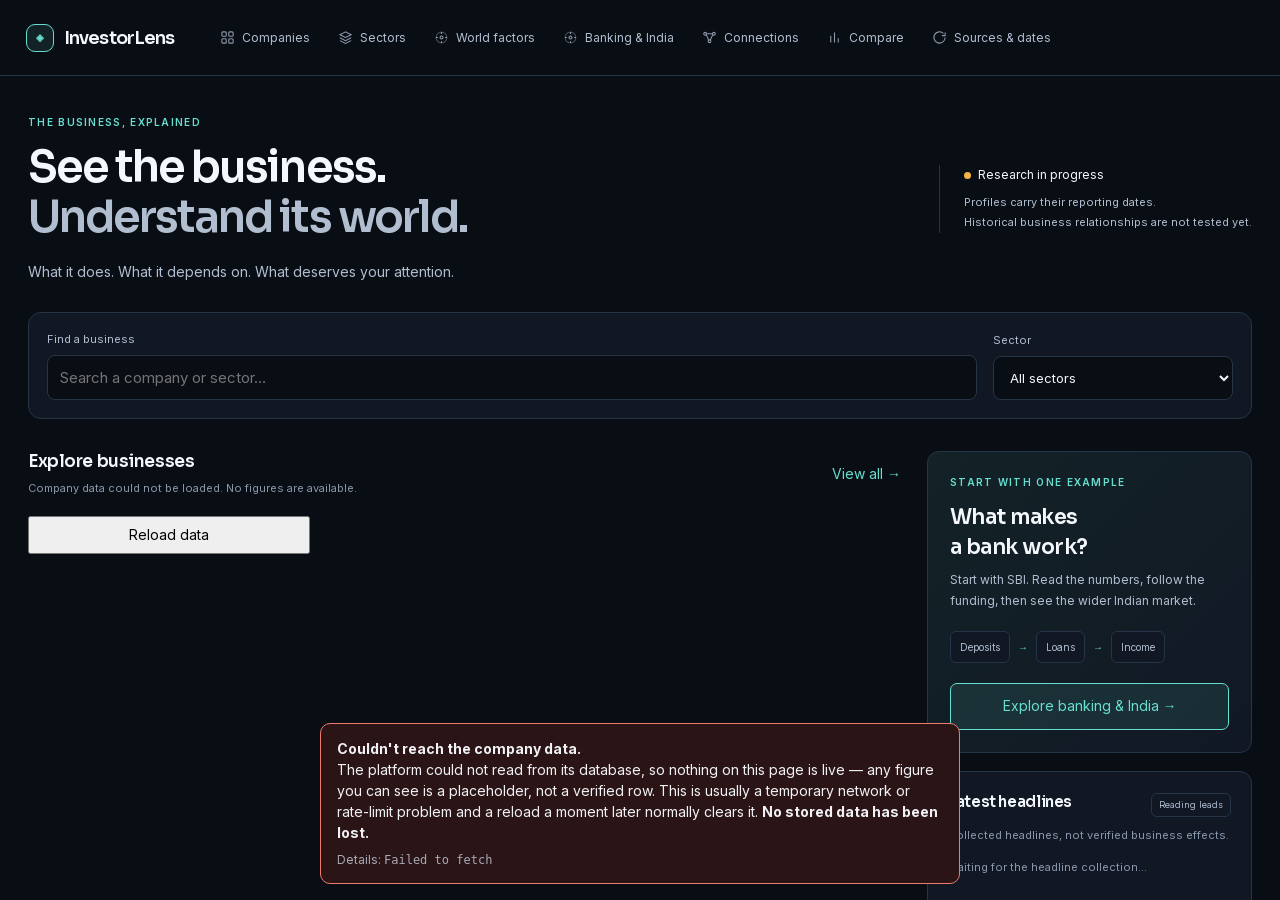
==== commit 979664bd: "Build official-source banking research and simplify the dark interface" ====
--- a/index.html
+++ b/index.html
@@ -11,7 +11,7 @@
      where a soft launch actually happens. The copy below is the same promise the
      hero makes, deliberately: no tips, no targets, no buy or sell calls.
      og:image must be ABSOLUTE — relative paths are ignored by every scraper. -->
-<meta name="description" content="107 Indian listed companies, read as businesses first — what they actually do, where they sit in their value chain, which real-world forces move them, and who runs them. Every figure traces to a dated, verified row. No tips, no targets, no buy or sell calls.">
+<meta name="description" content="107 Indian listed companies, read as businesses first — what they actually do, where they sit in their value chain, which real-world forces move them, and who runs them. Dated profiles, official-source banking research and visible data gaps. No tips, no targets, no buy or sell calls.">
 <link rel="canonical" href="https://s1h2u3b4h5a6m7-ops.github.io/InvestorLens/">
 <meta name="theme-color" content="#090C12">
 <link rel="icon" href="data:image/svg+xml,%3Csvg xmlns='http://www.w3.org/2000/svg' viewBox='0 0 32 32'%3E%3Ccircle cx='16' cy='16' r='13' fill='none' stroke='%2354CFDA' stroke-width='2.4'/%3E%3Ccircle cx='16' cy='16' r='4' fill='%2354CFDA'/%3E%3C/svg%3E">
@@ -20,7 +20,7 @@
 <meta property="og:site_name" content="InvestorLens India">
 <meta property="og:url" content="https://s1h2u3b4h5a6m7-ops.github.io/InvestorLens/">
 <meta property="og:title" content="Understand the business, not the ticker.">
-<meta property="og:description" content="107 Indian listed companies, read as businesses first — what they actually do, where they sit in their value chain, which real-world forces move them, and who runs them. Every figure traces to a dated, verified row. No tips, no targets, no buy or sell calls.">
+<meta property="og:description" content="107 Indian listed companies, read as businesses first — what they actually do, where they sit in their value chain, which real-world forces move them, and who runs them. Dated profiles, official-source banking research and visible data gaps. No tips, no targets, no buy or sell calls.">
 <meta property="og:image" content="https://s1h2u3b4h5a6m7-ops.github.io/InvestorLens/og-card.png">
 <meta property="og:image:width" content="1200">
 <meta property="og:image:height" content="630">
@@ -28,7 +28,7 @@
 
 <meta name="twitter:card" content="summary_large_image">
 <meta name="twitter:title" content="Understand the business, not the ticker.">
-<meta name="twitter:description" content="107 Indian listed companies, read as businesses first — what they actually do, where they sit in their value chain, which real-world forces move them, and who runs them. Every figure traces to a dated, verified row. No tips, no targets, no buy or sell calls.">
+<meta name="twitter:description" content="107 Indian listed companies, read as businesses first — what they actually do, where they sit in their value chain, which real-world forces move them, and who runs them. Dated profiles, official-source banking research and visible data gaps. No tips, no targets, no buy or sell calls.">
 <meta name="twitter:image" content="https://s1h2u3b4h5a6m7-ops.github.io/InvestorLens/og-card.png">
 <!-- Type is self-hosted from ./fonts as of Session 1A. The two preconnect hints
      and the Google stylesheet that stood here are gone: the site no longer asks
@@ -40,6 +40,7 @@
 <!-- Design foundation first, then components (Plan v3 §4). -->
 <link rel="stylesheet" href="./css/theme.css">
 <link rel="stylesheet" href="./css/components.css">
+<link rel="stylesheet" href="./css/clarity.css">
 </head>
 <body>
 <div id="app">
@@ -223,13 +224,19 @@
 <script src="./js/map.js"></script>
 <script src="./js/story.js"></script>
 <script src="./js/driver-engine.js"></script>
+<script src="./js/banking.js"></script>
 <script src="./js/drivers.js"></script>
+<script src="./js/clarity.js"></script>
 <script src="./js/selftest.js"></script>
 <script>
   // Bootstrap: fetch the seed, THEN start the app. In Phase 2 loadData() will read
   // from Supabase instead — this line won't change.
-  loadData().then(init).catch(function (err) {
+  loadData().then(function(){
+    init();
+    if(typeof CLARITY !== 'undefined' && CLARITY.enabled) CLARITY.refresh();
+  }).catch(function (err) {
     console.error('[InvestorLens] boot failed:', err);
+    if(typeof CLARITY !== 'undefined' && CLARITY.enabled) CLARITY.failed();
     var b = document.getElementById('boot-error');
     if (b) {
       b.style.display = 'block';
--- a/css/clarity.css
+++ b/css/clarity.css
@@ -0,0 +1,176 @@
+/* Clarity — a dark, direct dashboard. Colors remain design tokens. */
+body.clarity{--void:#090D14;--panel:#111824;--panel-2:#172130;--accent:#67DFD0;--accent-dim:rgba(103,223,208,.10);--text:#F4F7FB;--text-2:#B1BED0;--text-3:#8998AC;--border:#263448;--st-bezel:76px}
+body.clarity .st-bezel{padding:0 24px;background:var(--void);border-bottom:1px solid var(--border)}
+body.clarity .st-bezel-in{width:100%;max-width:1440px;background:none;border:0;border-radius:0;box-shadow:none;padding:0;gap:22px}
+body.clarity .st-brand{font-size:18px;letter-spacing:-.05em;gap:10px;padding-right:12px}
+body.clarity .st-brand-mark{width:28px;height:28px;border-radius:9px}
+body.clarity .st-bezel-sep{display:none}
+body.clarity .st-tabrow{gap:4px;min-width:0}
+body.clarity .st-tab{padding:10px 12px;font-size:12px;border-radius:8px}
+body.clarity .st-tab span{display:inline}
+body.clarity .st-tab[aria-current="true"]{color:var(--accent);background:var(--accent-dim)}
+body.clarity #st-hero{display:none}
+body.clarity #home-page{overflow-y:auto;background:var(--void)}
+body.clarity .cl-dashboard{width:100%;max-width:1440px;margin:0 auto;padding:38px 28px 48px}
+body.clarity .cl-home-head{display:flex;align-items:center;justify-content:space-between;gap:30px;margin-bottom:28px}
+body.clarity .cl-eyebrow{font-size:10px;letter-spacing:.13em;color:var(--accent);font-weight:600;margin-bottom:13px}
+body.clarity .cl-home-head h1,body.clarity .cl-driver-head h1{font-size:clamp(28px,3.4vw,45px);line-height:1.16;letter-spacing:-.045em;margin:0 0 16px;font-weight:600}
+body.clarity .cl-home-head h1 span{color:var(--text-2)}
+body.clarity .cl-home-head p,body.clarity .cl-driver-head p{font-size:14px;line-height:1.7;color:var(--text-2);margin:0;max-width:70ch}
+body.clarity .cl-home-note{border-left:1px solid var(--border);padding-left:24px;font-size:12px;color:var(--text)}
+body.clarity .cl-home-note p{font-size:11px;margin-top:9px;line-height:1.8}
+body.clarity .cl-dot{display:inline-block;width:7px;height:7px;background:var(--stale);border-radius:50%;margin-right:7px}
+body.clarity :is(.cl-dashboard,#canvas,#driver-root) button{font:inherit;cursor:pointer;min-height:38px}
+body.clarity :is(.cl-dashboard,#canvas,#driver-root) :is(button,input,select,summary,a):focus-visible{outline:2px solid var(--accent);outline-offset:3px}
+body.clarity .cl-search-row{display:grid;grid-template-columns:1fr 240px;gap:16px;align-items:end;margin-bottom:32px;padding:18px;background:var(--panel);border:1px solid var(--border);border-radius:13px}
+body.clarity .cl-search-row label,body.clarity .cl-company-head label{font-size:11px;color:var(--text-2)}
+body.clarity .cl-search-row :is(input,select),body.clarity .cl-company-head select{display:block;width:100%;margin-top:7px;background:var(--void);border:1px solid var(--border);border-radius:8px;color:var(--text);font:13px Inter,sans-serif;padding:12px;min-height:44px}
+body.clarity .cl-search-row input{font-size:15px}
+body.clarity .cl-home-grid{display:grid;grid-template-columns:minmax(0,1fr) 325px;gap:26px;align-items:start}
+body.clarity .cl-home-grid > *{min-width:0}
+body.clarity .cl-row-heading{display:flex;justify-content:space-between;align-items:center;gap:12px;margin-bottom:18px}
+body.clarity .cl-row-heading h2,body.clarity .cl-panel h2{font-size:17px;letter-spacing:-.025em;margin:0 0 7px}
+body.clarity .cl-row-heading p{font-size:11px;color:var(--text-3);margin:0}
+body.clarity .cl-row-heading button,body.clarity .cl-inline-link,body.clarity .cl-trust button{border:0;background:none;color:var(--accent);font-size:11px;padding:6px 0;white-space:nowrap}
+body.clarity .cl-company-grid{display:grid;grid-template-columns:repeat(3,minmax(0,1fr));gap:13px}
+body.clarity .cl-company-card{display:flex;flex-direction:column;min-width:0;text-align:left;background:var(--panel);border:1px solid var(--border);color:var(--text);padding:17px;border-radius:12px;transition:border-color .15s,background .15s}
+body.clarity .cl-company-card:hover{border-color:var(--accent);background:var(--panel-2)}
+body.clarity .cl-card-top{display:flex;align-items:center;justify-content:space-between;margin-bottom:16px}
+body.clarity .cl-company-mark{display:grid;place-items:center;width:34px;height:34px;background:var(--accent-dim);color:var(--accent);border:1px solid var(--border);border-radius:10px;font-size:11px;font-weight:600}
+body.clarity .cl-arrow{color:var(--text-3);font-size:16px}
+body.clarity .cl-company-card h3{font-size:13px;line-height:1.5;letter-spacing:-.015em;margin:0 0 6px;font-weight:600}
+body.clarity .cl-card-sector{color:var(--text-2);font-size:11px;margin-bottom:20px}
+body.clarity .cl-card-bottom{display:flex;align-items:center;justify-content:space-between;gap:8px;border-top:1px solid var(--border);padding-top:12px;margin-top:auto;font-size:9px;color:var(--text-3)}
+body.clarity .cl-card-bottom span:last-child{color:var(--accent)}
+body.clarity .cl-panel{background:var(--panel);border:1px solid var(--border);border-radius:12px;padding:22px;min-width:0}
+body.clarity .cl-panel p{color:var(--text-2);font-size:13px;line-height:1.75;margin:0 0 12px}
+body.clarity .cl-feature{background:linear-gradient(135deg,var(--accent-dim),var(--panel));margin-bottom:18px}
+body.clarity .cl-feature h2{font-size:21px;line-height:1.4}
+body.clarity .cl-feature p{font-size:12px}
+body.clarity .cl-mini-path{display:flex;align-items:center;flex-wrap:wrap;gap:8px;font-size:10px;margin:20px 0;color:var(--text-2)}
+body.clarity .cl-mini-path span{border:1px solid var(--border);border-radius:6px;padding:7px 9px;background:var(--panel)}
+body.clarity .cl-mini-path i{font-style:normal;color:var(--accent)}
+body.clarity .cl-primary{width:100%;padding:11px;border-radius:7px;border:1px solid var(--accent);background:var(--accent-dim);color:var(--accent);font-size:11px}
+body.clarity .cl-tag{font-size:9px;color:var(--text-2);border:1px solid var(--border);padding:4px 7px;border-radius:6px;white-space:nowrap}
+body.clarity .cl-updates{padding:20px}
+body.clarity .cl-updates .cl-row-heading{margin-bottom:8px}
+body.clarity .cl-updates h2{font-size:15px}
+body.clarity .cl-updates article{border-top:1px solid var(--border);padding:14px 0 2px}
+body.clarity .cl-updates article small{font-size:9px;color:var(--text-3)}
+body.clarity .cl-updates article p{font-size:11px;margin-top:7px}
+body.clarity .cl-updates a{color:var(--text);text-decoration:none;overflow-wrap:anywhere}
+body.clarity .cl-trust{margin-top:22px;padding:0 4px}
+body.clarity .cl-trust h3{font-size:13px;margin-bottom:8px}
+body.clarity .cl-trust p,body.clarity .cl-note,body.clarity .cl-panel .cl-note{color:var(--text-3);font-size:11px;line-height:1.8}
+body.clarity .cl-empty{padding:25px;color:var(--text-2);grid-column:1/-1}
+body.clarity .company-topbar{padding:14px 28px;border-bottom:1px solid var(--border);background:var(--void);min-height:60px;flex-wrap:wrap}
+body.clarity #company-page .left-rail{display:none}
+body.clarity #company-page .company-body{overflow:hidden;flex:1;min-height:0}
+body.clarity #canvas{display:block;width:100%;padding:28px;overflow-y:auto;background:var(--void)}
+body.clarity .cl-company-head{display:flex;justify-content:space-between;align-items:center;gap:20px;max-width:1440px;margin:0 auto 25px}
+body.clarity .cl-company-head h1{font-size:29px;letter-spacing:-.04em;margin:0 0 8px}
+body.clarity .cl-company-head p{font-size:11px;color:var(--text-3);line-height:1.6;margin:0;max-width:75ch}
+body.clarity .cl-company-head label{width:240px;flex:none}
+body.clarity .cl-tabs{display:flex;gap:6px;overflow-x:auto;position:sticky;top:-28px;z-index:8;background:var(--void);padding:10px 0 18px;max-width:1440px;margin:0 auto}
+body.clarity .cl-tabs button{border:1px solid transparent;border-radius:8px;background:none;color:var(--text-2);padding:9px 14px;white-space:nowrap;font-size:12px}
+body.clarity .cl-tabs button[aria-selected="true"]{background:var(--accent-dim);border-color:var(--border);color:var(--accent)}
+body.clarity #cl-company-content{max-width:1440px;margin:0 auto}
+body.clarity .cl-overview-grid,body.clarity .cl-detail-grid,body.clarity .cl-driver-grid{display:grid;grid-template-columns:repeat(2,minmax(0,1fr));gap:18px;align-items:start}
+body.clarity .cl-wide{grid-column:1/-1}
+body.clarity .cl-panel-body{font-size:13px;line-height:1.8;color:var(--text-2);overflow-wrap:anywhere}
+body.clarity .cl-panel-body > p{margin-bottom:14px}
+body.clarity .cl-panel-body a{color:var(--accent)}
+body.clarity .cl-panel-body .mtable{font-size:12px;min-width:0;table-layout:fixed}
+body.clarity .cl-panel-body .mtable td{overflow-wrap:anywhere}
+body.clarity .cl-panel-body .mtable th:first-child{width:24%}
+body.clarity .cl-panel-body .mtable th:nth-child(2){width:18%}
+body.clarity .cl-panel-body .tag{opacity:1;animation:none;transform:none;font-size:12px}
+body.clarity .cl-numbers{display:grid;grid-template-columns:repeat(2,minmax(0,1fr));gap:14px;margin:18px 0}
+body.clarity .cl-numbers > div{border:1px solid var(--border);background:var(--void);padding:12px;border-radius:8px}
+body.clarity .cl-numbers span{font-size:10px;line-height:1.6;display:block;color:var(--text-2);margin-bottom:10px}
+body.clarity .cl-numbers b{font:23px 'JetBrains Mono',monospace;color:var(--text)}
+body.clarity .cl-numbers b small{font:11px Inter,sans-serif;color:var(--text-2)}
+body.clarity .cl-dependencies{padding-left:17px;margin:8px 0}
+body.clarity .cl-dependencies li{font-size:12px;line-height:1.8;padding:7px 0;border-bottom:1px solid var(--border)}
+body.clarity .cl-inline-link{margin-top:10px}
+body.clarity .cl-bottom-note{font-size:10px;color:var(--text-3);padding:20px 3px;line-height:1.8}
+body.clarity #driver-root .cl-driver-head{margin:12px 0 24px}
+body.clarity .cl-period{display:flex;justify-content:space-between;gap:16px;flex-wrap:wrap;padding:13px 18px;border:1px solid var(--border);border-radius:9px;margin-bottom:22px;color:var(--text-2);font-size:11px}
+body.clarity .cl-period span:last-child{color:var(--stale)}
+body.clarity #driver-root .cl-panel h2{font-size:18px}
+body.clarity .cl-signal-number{font:32px 'JetBrains Mono',monospace;color:var(--accent);margin:18px 0}
+body.clarity .cl-driver-limit{padding:22px;border:1px solid var(--border);border-left:3px solid var(--stale);border-radius:10px;margin:22px 0}
+body.clarity #driver-root .cl-driver-limit p{font-size:12px;color:var(--text-2);margin:10px 0 0}
+body.clarity .cl-evidence{border:1px solid var(--border);border-radius:10px;background:var(--panel);margin-bottom:20px}
+body.clarity .cl-evidence > summary{padding:17px;font-size:12px;color:var(--text-2);cursor:pointer}
+body.clarity .cl-recent-news article{padding:16px 0;border-bottom:1px solid var(--border)}
+body.clarity .cl-recent-news small{color:var(--text-3);font-size:11px}
+body.clarity .cl-recent-news p{font-size:13px;line-height:1.7;margin:8px 0}
+body.clarity .cl-recent-news+.cl-evidence{margin-top:22px}
+body.clarity .cl-expert{padding:20px}
+body.clarity .cl-expert .bd-intro{display:none}
+body.clarity .st-page-head h1{font-size:28px}
+body.clarity .st-page-head p{font-size:13px}
+body.clarity .co-card{border-radius:12px;background:var(--panel);border-color:var(--border)}
+body.clarity .st-rv,body.clarity .fade-item{opacity:1;transform:none;animation:none;transition:none}
+@media(max-width:1100px){body.clarity .st-tic{display:none}body.clarity .st-tab{padding:9px;font-size:11px}body.clarity .st-bezel-in{gap:15px}body.clarity .cl-home-grid{grid-template-columns:1fr 290px}body.clarity .cl-company-grid{grid-template-columns:repeat(2,minmax(0,1fr))}}
+@media(max-width:900px){body.clarity .cl-home-grid{grid-template-columns:1fr}body.clarity .cl-home-grid aside{display:grid;grid-template-columns:1fr 1fr;gap:18px}body.clarity .cl-trust{grid-column:1/-1;margin:0}body.clarity .cl-home-head{align-items:flex-start;flex-direction:column;gap:20px}body.clarity .cl-home-note{padding-left:0;border-left:0}body.clarity .cl-home-note br{display:none}body.clarity .cl-company-grid{grid-template-columns:repeat(3,minmax(0,1fr))}body.clarity .st-brand{font-size:15px}body.clarity .st-bezel{padding:0 16px}}
+@media(max-width:640px){body.clarity{--st-bezel:108px}body.clarity .st-bezel-in{flex-direction:column;align-items:flex-start;gap:10px}body.clarity .st-brand{font-size:17px}body.clarity .st-tabrow{width:100%}body.clarity .st-tab{padding:8px;font-size:11px;flex:none}body.clarity .cl-dashboard{padding:24px 18px}body.clarity .cl-home-head h1{font-size:31px}body.clarity .cl-search-row{grid-template-columns:1fr;padding:13px;gap:12px}body.clarity .cl-company-grid{grid-template-columns:repeat(2,minmax(0,1fr))}body.clarity .cl-home-grid aside{grid-template-columns:1fr}body.clarity .cl-panel{padding:18px}body.clarity .cl-overview-grid,body.clarity .cl-detail-grid,body.clarity .cl-driver-grid{grid-template-columns:1fr}body.clarity .cl-company-head{align-items:flex-start;flex-direction:column}body.clarity .cl-company-head h1{font-size:24px}body.clarity .cl-company-head label{width:100%}body.clarity #canvas{padding:18px}body.clarity .cl-tabs{top:-18px}body.clarity .cl-tabs button{padding:9px 11px;font-size:11px}body.clarity .company-topbar{padding:12px 18px}.cl-wide{grid-column:auto}body.clarity .cl-panel-body .mtable{font-size:10px}body.clarity .cl-card-bottom{align-items:flex-start;flex-direction:column;gap:4px}}
+@media(prefers-reduced-motion:reduce){body.clarity .cl-company-card{transition:none}}
+body.clarity .bk-status{display:flex;align-items:center;gap:10px;flex-wrap:wrap;padding:15px 18px;border:1px solid var(--border);border-radius:10px;background:var(--panel);font-size:12px;color:var(--text-2);margin:20px 0}
+body.clarity #driver-root .cl-driver-head h1{font-size:32px;line-height:1.3}
+body.clarity .bk-status b{color:var(--text)}
+body.clarity .bk-status-dot{width:7px;height:7px;background:var(--stale);border-radius:50%;flex:none}
+body.clarity .bk-tabs{top:0;margin:25px 0 20px}
+body.clarity .bk-section-title{display:flex;justify-content:space-between;align-items:center;gap:18px;margin:27px 0 18px}
+body.clarity .bk-section-title h2{font-size:25px;letter-spacing:-.03em;margin:0 0 9px}
+body.clarity .bk-section-title p{font-size:12px;line-height:1.6;color:var(--text-2);margin:0}
+body.clarity .bk-section-title button,body.clarity #bk-retry{padding:10px 13px;border:1px solid var(--border);border-radius:8px;color:var(--accent);background:var(--panel);font:inherit;cursor:pointer;flex:none;font-size:12px}
+body.clarity .bk-section-title button:disabled{opacity:.45;cursor:wait}
+body.clarity .bk-metrics{display:grid;grid-template-columns:repeat(4,minmax(0,1fr));gap:14px}
+body.clarity .bk-metric{background:var(--panel);border:1px solid var(--border);border-radius:12px;padding:20px;min-width:0}
+body.clarity .bk-metric>span{font-size:12px;color:var(--text-2);display:block}
+body.clarity .bk-metric b{display:block;font:23px 'JetBrains Mono',monospace;margin:17px 0 9px;overflow-wrap:anywhere;line-height:1.3}
+body.clarity .bk-metric small,body.clarity .bk-factor small,body.clarity .bk-world small{font-size:10px;color:var(--text-3);font-weight:400}
+body.clarity .bk-metric em{font-size:12px;color:var(--accent);font-style:normal}
+body.clarity .bk-metric p,body.clarity .bk-factor p{font-size:12px;line-height:1.7;color:var(--text-2)}
+body.clarity .bk-reading{margin-top:18px}
+body.clarity .bk-conflict{font-size:11px;line-height:1.8;color:var(--text-2);padding:12px 15px;border-left:2px solid var(--stale);background:var(--panel);border-radius:5px}
+body.clarity .bk-macro-grid{display:grid;grid-template-columns:repeat(3,minmax(0,1fr));gap:16px}
+body.clarity .bk-factor{border:1px solid var(--border);border-radius:12px;padding:22px;background:var(--panel)}
+body.clarity .bk-factor h3{font-size:17px;margin:12px 0 18px;line-height:1.5}
+body.clarity .bk-factor>b{font:25px 'JetBrains Mono',monospace;color:var(--accent)}
+body.clarity .bk-world-grid{display:grid;grid-template-columns:repeat(4,minmax(0,1fr));gap:14px;margin:18px 0}
+body.clarity .bk-world{padding:17px;border:1px solid var(--border);border-radius:10px;background:var(--panel)}
+body.clarity .bk-world h3{font-size:12px;color:var(--text-2);margin:0 0 14px}
+body.clarity .bk-world>b{font:18px 'JetBrains Mono',monospace}
+body.clarity .bk-world p{font-size:10px;color:var(--text-3);margin:12px 0 0}
+body.clarity .bk-two-paths{margin-top:22px}
+body.clarity .bk-market-grid{display:grid;grid-template-columns:repeat(2,minmax(0,1fr));gap:14px}
+body.clarity .bk-sector h3{font-size:17px;margin:0 0 16px}
+body.clarity .bk-sector p{font-size:13px;line-height:1.8;color:var(--text-2)}
+body.clarity .bk-sector small{font-size:10px;color:var(--text-3)}
+body.clarity .bk-factor-tags{display:flex;flex-wrap:wrap;gap:6px}
+body.clarity .bk-factor-tags span{background:var(--accent-dim);color:var(--accent);border-radius:5px;font-size:10px;padding:6px 8px;line-height:1.5}
+body.clarity .bk-market-study{margin-top:22px}
+body.clarity .bk-study-stats{display:grid;grid-template-columns:repeat(3,minmax(0,1fr));gap:18px;margin:25px 0}
+body.clarity .bk-study-stats b{display:block;font:25px 'JetBrains Mono',monospace;color:var(--accent);margin-bottom:10px}
+body.clarity .bk-study-stats span{font-size:11px;color:var(--text-3)}
+body.clarity .bk-source-list{padding-left:20px}
+body.clarity .bk-source-list li{margin:15px 0;font-size:12px;line-height:1.8}
+body.clarity .bk-source-list small{display:block;color:var(--text-3);font-size:10px}
+body.clarity .bk-sources p{font-size:12px;line-height:1.8;color:var(--text-2)}
+body.clarity .bk-sources h3{font-size:17px;margin:25px 0 12px}
+body.clarity .bk-table-wrap{overflow-x:auto}
+body.clarity .bk-table{width:100%;border-collapse:collapse;font-size:11px;min-width:450px;text-align:right}
+body.clarity .bk-table caption{text-align:left;color:var(--text-3);font-size:11px;padding:8px 0 16px;line-height:1.8}
+body.clarity .bk-table th,body.clarity .bk-table td{padding:12px 10px;border-bottom:1px solid var(--border)}
+body.clarity .bk-table th:first-child{text-align:left}
+body.clarity .bk-registry{display:grid;grid-template-columns:1fr 1fr;gap:25px}
+body.clarity .bk-registry-row{display:grid;grid-template-columns:1fr auto;gap:7px;border-bottom:1px solid var(--border);padding:14px 0;font-size:12px}
+body.clarity .bk-registry-row p{grid-column:1/-1;margin:0;font-size:11px}
+body.clarity .bk-registry-row small{font-size:10px;color:var(--stale)}
+body.clarity .bk-registry-row .bk-connected{color:var(--accent)}
+body.clarity .bk-registry-row .bk-context{color:var(--text-3)}
+@media(max-width:900px){body.clarity .bk-metrics,body.clarity .bk-world-grid{grid-template-columns:repeat(2,minmax(0,1fr))}body.clarity .bk-macro-grid{grid-template-columns:1fr}body.clarity .bk-factor{display:grid;grid-template-columns:1fr 1fr;gap:0 20px}body.clarity .bk-factor .cl-eyebrow{grid-column:1/-1}body.clarity .bk-factor h3{margin:8px 0}body.clarity .bk-factor>b{margin:8px 0}body.clarity .bk-study-stats b{font-size:21px}}
+@media(max-width:640px){body.clarity .bk-metric{padding:16px}body.clarity .bk-metric b{font-size:19px}body.clarity .bk-section-title{align-items:flex-start;flex-direction:column}body.clarity .bk-market-grid,body.clarity .bk-registry{grid-template-columns:1fr}body.clarity .bk-study-stats{grid-template-columns:1fr;gap:20px}body.clarity .bk-factor{display:block}body.clarity .bk-factor h3{margin:10px 0 18px}}
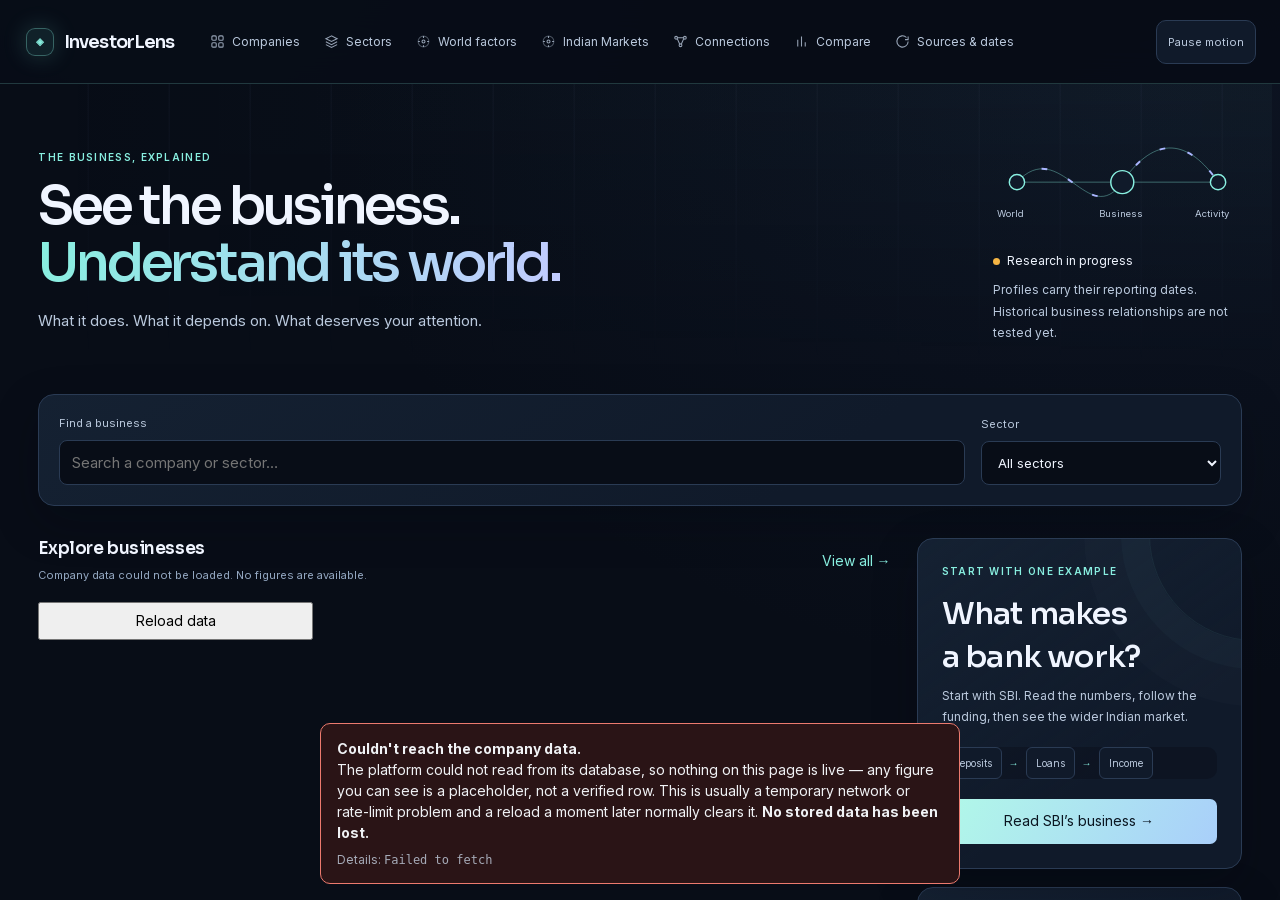
==== commit 89139449: "Move SBI research into company sections and add dated market signals" ====
--- a/index.html
+++ b/index.html
@@ -41,6 +41,7 @@
 <link rel="stylesheet" href="./css/theme.css">
 <link rel="stylesheet" href="./css/components.css">
 <link rel="stylesheet" href="./css/clarity.css">
+<link rel="stylesheet" href="./css/horizon.css">
 </head>
 <body>
 <div id="app">
@@ -164,6 +165,7 @@
           matching this force &mdash; never a score, never a ranking.</p>
       </aside>
       <div class="frc-main">
+        <section id="world-signal-root" class="signal-section" aria-label="Dated measured factors"></section>
         <div class="frc-head">
           <div class="frc-eyebrow" id="frc-tally"></div>
           <div class="frc-title" id="frc-title"></div>
@@ -224,9 +226,11 @@
 <script src="./js/map.js"></script>
 <script src="./js/story.js"></script>
 <script src="./js/driver-engine.js"></script>
+<script src="./js/factor-signals.js"></script>
 <script src="./js/banking.js"></script>
 <script src="./js/drivers.js"></script>
 <script src="./js/clarity.js"></script>
+<script src="./js/motion.js"></script>
 <script src="./js/selftest.js"></script>
 <script>
   // Bootstrap: fetch the seed, THEN start the app. In Phase 2 loadData() will read
--- a/css/clarity.css
+++ b/css/clarity.css
@@ -174,3 +174,58 @@
 body.clarity .bk-registry-row .bk-context{color:var(--text-3)}
 @media(max-width:900px){body.clarity .bk-metrics,body.clarity .bk-world-grid{grid-template-columns:repeat(2,minmax(0,1fr))}body.clarity .bk-macro-grid{grid-template-columns:1fr}body.clarity .bk-factor{display:grid;grid-template-columns:1fr 1fr;gap:0 20px}body.clarity .bk-factor .cl-eyebrow{grid-column:1/-1}body.clarity .bk-factor h3{margin:8px 0}body.clarity .bk-factor>b{margin:8px 0}body.clarity .bk-study-stats b{font-size:21px}}
 @media(max-width:640px){body.clarity .bk-metric{padding:16px}body.clarity .bk-metric b{font-size:19px}body.clarity .bk-section-title{align-items:flex-start;flex-direction:column}body.clarity .bk-market-grid,body.clarity .bk-registry{grid-template-columns:1fr}body.clarity .bk-study-stats{grid-template-columns:1fr;gap:20px}body.clarity .bk-factor{display:block}body.clarity .bk-factor h3{margin:10px 0 18px}}
+
+/* Prepared brief: explanations first, research details on request. */
+body.clarity .bk-simple-head{display:flex;justify-content:space-between;align-items:center;gap:20px;margin:8px 0 16px}
+body.clarity .bk-simple-head h1{font-size:clamp(25px,2.4vw,34px);line-height:1.25;letter-spacing:-.035em;margin:0}
+body.clarity .bk-history-label{color:var(--text-2);font-size:12px;border:1px solid var(--border);border-radius:30px;padding:8px 12px;white-space:nowrap}
+body.clarity .bk-simple-head .cl-eyebrow{margin-bottom:9px}
+body.clarity #driver-root .bk-tabs{margin:0 0 20px;padding:8px 0 12px}
+body.clarity .bk-simple-title{display:flex;align-items:center;justify-content:space-between;gap:18px;margin-bottom:10px}
+body.clarity .bk-simple-title h2{font-size:23px;letter-spacing:-.025em;line-height:1.35;margin:0 0 7px}
+body.clarity .bk-simple-title p,body.clarity .bk-intro{font-size:13px;line-height:1.65;color:var(--text-2);margin:0}
+body.clarity .bk-simple-title button{background:var(--panel);border:1px solid var(--border);border-radius:8px;color:var(--accent);padding:10px 13px;font-size:12px;flex:none;cursor:pointer}
+body.clarity .bk-simple-title button:disabled{opacity:.5;cursor:wait}
+body.clarity .bk-intro{margin-bottom:18px}
+body.clarity .bk-insights{display:grid;grid-template-columns:repeat(3,minmax(0,1fr));gap:16px}
+body.clarity .bk-insight{min-width:0;border:1px solid var(--border);border-radius:13px;background:var(--panel);padding:22px;display:flex;flex-direction:column}
+body.clarity .bk-insight-index{font-size:12px;line-height:1.5;color:var(--accent);margin-bottom:14px}
+body.clarity .bk-insight h3{font-size:19px;line-height:1.4;margin:0 0 14px;letter-spacing:-.02em}
+body.clarity .bk-insight>strong{font-size:16px;line-height:1.6;color:var(--accent);font-weight:500;overflow-wrap:anywhere;margin-bottom:12px}
+body.clarity .bk-insight p,body.clarity .bk-how p,body.clarity .bk-outside-grid p,body.clarity .bk-sector-briefs p{font-size:14px;line-height:1.7;color:var(--text-2);margin:0}
+body.clarity .bk-watch{border-top:1px solid var(--border);padding-top:14px;margin-top:auto}
+body.clarity .bk-insight>p{margin-bottom:20px}
+body.clarity .bk-watch>span{display:block;font-size:12px;color:var(--text);font-weight:600;margin-bottom:6px}
+body.clarity .bk-watch p{font-size:13px}
+body.clarity .bk-how{padding:22px;border:1px solid var(--border);background:var(--panel);border-radius:12px;margin:20px 0}
+body.clarity .bk-how h3,body.clarity .bk-outside h3{font-size:18px;line-height:1.4;margin:0 0 16px;letter-spacing:-.02em}
+body.clarity .bk-how ol{display:grid;grid-template-columns:repeat(3,minmax(0,1fr));gap:25px;margin:0;padding-left:20px}
+body.clarity .bk-how li{padding-left:5px;color:var(--accent);min-width:0}
+body.clarity .bk-how b{display:block;color:var(--text);font-size:14px;line-height:1.5;margin-bottom:6px}
+body.clarity .bk-how p{font-size:13px}
+body.clarity .bk-row-title{display:flex;align-items:baseline;justify-content:space-between;flex-wrap:wrap;gap:8px;margin-bottom:12px}
+body.clarity .bk-row-title h3{margin:0}
+body.clarity .bk-row-title>span{color:var(--text-3);font-size:12px}
+body.clarity .bk-outside-grid{display:grid;grid-template-columns:repeat(3,minmax(0,1fr));gap:16px}
+body.clarity .bk-outside-grid article{background:var(--panel);border:1px solid var(--border);padding:18px;border-radius:10px;min-width:0}
+body.clarity .bk-outside-grid h4,body.clarity .bk-sector-briefs h4{font-size:16px;line-height:1.4;margin:0 0 9px;color:var(--text)}
+body.clarity .bk-outside-grid p{font-size:13px}
+body.clarity .bk-quality{display:flex;align-items:center;justify-content:space-between;gap:18px;background:var(--panel);border:1px solid var(--border);border-left:3px solid var(--stale);padding:14px 18px;border-radius:8px;margin:20px 0 12px}
+body.clarity .bk-quality p{font-size:12px;line-height:1.7;color:var(--text-2);margin:0;max-width:85ch}
+body.clarity .bk-quality button{background:none;border:0;color:var(--accent);font-size:12px;cursor:pointer;white-space:nowrap;padding:5px 0}
+body.clarity .bk-boundary{font-size:12px;line-height:1.75;color:var(--text-3);margin:12px 0 20px;max-width:100ch}
+body.clarity .bk-factor-options{display:flex;flex-wrap:wrap;gap:8px;margin:22px 0}
+body.clarity .bk-factor-options button{border:1px solid var(--border);background:var(--panel);color:var(--text-2);border-radius:30px;padding:11px 17px;cursor:pointer;font-size:13px}
+body.clarity .bk-factor-options button[aria-pressed="true"]{border-color:var(--accent);background:var(--accent-dim);color:var(--accent)}
+body.clarity .bk-scenario-head{max-width:85ch;margin:0 0 18px}
+body.clarity .bk-scenario-head h3{font-size:21px;line-height:1.4;letter-spacing:-.025em;margin:0 0 9px}
+body.clarity .bk-scenario-head p{font-size:14px;line-height:1.7;color:var(--text-2);margin:0}
+body.clarity .bk-sector-briefs{display:grid;grid-template-columns:repeat(2,minmax(0,1fr));gap:16px;margin-bottom:18px}
+body.clarity .bk-sector-briefs article{border:1px solid var(--border);background:var(--panel);border-radius:12px;padding:22px;min-width:0}
+body.clarity .bk-sector-briefs small{display:block;color:var(--text-3);font-size:12px;line-height:1.6;margin-top:16px}
+body.clarity .bk-sources{scroll-margin-top:16px}
+body.clarity .bk-sources>summary{font-size:13px;min-height:44px}
+body.clarity #driver-root button:focus-visible,body.clarity #driver-root summary:focus-visible{outline:2px solid var(--accent);outline-offset:4px}
+@media(max-width:1100px){body.clarity .bk-insights{grid-template-columns:1fr}body.clarity .bk-insight{display:grid;grid-template-columns:minmax(0,1fr) minmax(0,1fr);column-gap:24px}body.clarity .bk-insight-index,body.clarity .bk-insight h3,body.clarity .bk-insight>strong{grid-column:1}body.clarity .bk-insight>p{grid-column:2;grid-row:1/4;margin:0}body.clarity .bk-watch{grid-column:1/-1;margin-top:15px}body.clarity .bk-watch p{max-width:90ch}}
+@media(max-width:900px){body.clarity .bk-quality{align-items:flex-start;flex-direction:column;gap:9px}body.clarity .bk-outside-grid{grid-template-columns:1fr}body.clarity .bk-how ol{grid-template-columns:1fr;gap:18px}}
+@media(max-width:640px){body.clarity .bk-simple-head{align-items:flex-start;flex-direction:column;gap:12px}body.clarity .bk-simple-title{align-items:flex-start;flex-direction:column;gap:12px}body.clarity .bk-simple-title h2{font-size:22px}body.clarity .bk-insight{display:flex;padding:19px}body.clarity .bk-insight>p{margin-bottom:18px}body.clarity .bk-insight h3{font-size:19px}body.clarity .bk-watch{margin-top:auto}body.clarity .bk-sector-briefs{grid-template-columns:1fr}body.clarity .bk-factor-options button{padding:10px 13px}body.clarity .bk-how{padding:19px}}
--- a/css/horizon.css
+++ b/css/horizon.css
@@ -0,0 +1,136 @@
+/* Horizon: quiet motion, luminous routes and readable surfaces. No external assets. */
+body.clarity{--void:#080d17;--panel:#101a2a;--panel-2:#18253a;--accent:#88efe0;--text:#f0f5ff;--text-2:#bac9dd;--text-3:#94a8c2;--border:#2a3b54;--orbit:#aab5ff;--shadow:0 16px 44px #02061040;--st-bezel:84px}
+body.clarity :is(#home-page,#canvas,.st-page-body,.frc-main){background-color:var(--void);background-image:radial-gradient(ellipse at 90% 0,#25365b29,transparent 52%)}
+body.clarity .st-bezel{background:#080d17f5;border-bottom-color:#88efe032;backdrop-filter:blur(18px);padding:0 24px}
+body.clarity .st-bezel-in{gap:14px;max-width:1560px}
+body.clarity .st-brand-mark{box-shadow:0 0 24px #88efe030;border:1px solid #88efe052}
+body.clarity .st-tabrow{flex:1;overflow-x:auto;scrollbar-width:thin;scrollbar-color:var(--border) transparent;padding:5px 0;overscroll-behavior-x:contain}
+body.clarity .st-tabrow::-webkit-scrollbar{display:block;height:3px}
+body.clarity .st-tabrow::-webkit-scrollbar-thumb{background:var(--border);border-radius:4px}
+@media(max-width:900px){body.clarity .st-bezel-in{flex-direction:row;align-items:center}}
+body.clarity .st-tab{white-space:nowrap;min-height:44px;flex:none;padding:10px;transition:background .18s,color .18s}
+body.clarity .st-tab[aria-current="true"]{background:linear-gradient(120deg,#88efe018,#aab5ff0b);box-shadow:inset 0 -2px var(--accent)}
+body.clarity :is(button,a,input,select,summary,[tabindex]):focus-visible{outline:2px solid var(--accent);outline-offset:4px}
+body.clarity .motion-toggle{flex:none;border:1px solid var(--border);background:var(--panel);color:var(--text-2);border-radius:10px;padding:8px 11px;min-height:44px;font:11px Inter,sans-serif;cursor:pointer}
+body.clarity .motion-toggle[aria-pressed="true"]{border-color:var(--accent);color:var(--accent)}
+body.clarity .cl-dashboard{max-width:1560px;padding:42px clamp(16px,3vw,44px) 48px}
+body.clarity .cl-home-head{position:relative;isolation:isolate;min-height:220px;gap:28px;padding:12px 0 22px}
+body.clarity .cl-home-head:before{content:"";position:absolute;inset:-42px -30px 0;z-index:-1;background:linear-gradient(90deg,transparent,#88efe009),repeating-linear-gradient(90deg,transparent 0 79px,#aab5ff07 80px 81px);mask-image:linear-gradient(#000,transparent)}
+body.clarity .cl-home-head h1{font-size:clamp(34px,4.2vw,64px);font-weight:550;line-height:1.06;letter-spacing:-.06em}
+body.clarity .cl-home-head h1 span{background:linear-gradient(100deg,var(--accent),#c2cbff);background-clip:text;-webkit-background-clip:text;color:transparent}
+body.clarity .cl-home-head p{font-size:15px}
+body.clarity .cl-home-note{width:265px;flex:none;border:0;padding:0 0 0 16px;align-self:center;font-size:12px}
+body.clarity .cl-home-note p{font-size:12px}
+body.clarity .orbit-graphic{display:block;width:100%;height:95px;margin-bottom:18px;overflow:visible;color:var(--accent)}
+body.clarity .orbit-graphic .orbit-path{fill:none;stroke:currentColor;stroke-width:1;opacity:.4}
+body.clarity .orbit-graphic .orbit-stream{fill:none;stroke:var(--orbit);stroke-width:2;stroke-dasharray:6 24;animation:orbit-stream 12s linear infinite}
+body.clarity .orbit-graphic circle{fill:var(--panel);stroke:var(--accent);stroke-width:1.5}
+body.clarity .orbit-graphic text{fill:var(--text-2);font:10px Inter,sans-serif}
+@keyframes orbit-stream{to{stroke-dashoffset:-240}}
+body.clarity :is(.cl-search-row,.cl-panel,.cl-company-card,.bk-insight,.signal-card,.bk-outside-grid article,.bk-sector-briefs article,.frc-co,.sector-btn){background:linear-gradient(145deg,#19283a80,transparent 65%),var(--panel);border-color:var(--border);box-shadow:var(--shadow);border-radius:16px}
+body.clarity .cl-search-row{padding:20px;border-color:#88efe034}
+body.clarity .cl-company-grid{gap:14px}
+body.clarity .cl-company-card{position:relative;min-height:188px;padding:20px;transition:transform .2s,border-color .2s,box-shadow .2s;text-align:left}
+body.clarity .cl-company-card:after{content:"";position:absolute;top:0;left:18px;right:18px;height:1px;background:linear-gradient(90deg,transparent,#aab5ff70,transparent)}
+body.clarity .cl-company-card:hover{border-color:#88efe085;transform:translateY(-3px);box-shadow:0 18px 40px #02061065,0 0 24px #88efe00a}
+body.clarity .cl-company-card h3{font-size:16px;line-height:1.35;letter-spacing:-.02em}
+body.clarity .cl-company-mark{border-radius:10px;background:linear-gradient(140deg,#88efe01c,#aab5ff1a);border:1px solid #88efe02e;color:var(--accent)}
+body.clarity .cl-company-card .cl-arrow{color:var(--accent)}
+body.clarity .cl-feature{position:relative;overflow:hidden;border-color:#88efe057;padding:26px}
+body.clarity .cl-feature:after{content:"";position:absolute;width:210px;height:210px;border:1px solid #88efe012;border-radius:50%;right:-120px;top:-110px;pointer-events:none;box-shadow:0 0 0 28px #88efe006,0 0 0 65px #aab5ff04}
+body.clarity .cl-feature h2{font-size:31px;font-weight:550}
+body.clarity .cl-primary{background:linear-gradient(120deg,#b1f9e8,#a9cffa);color:#0a1520;border:0;min-height:46px;font-weight:650}
+body.clarity .cl-mini-path{border-radius:10px;border-color:#88efe02e;background:#080d1760;gap:7px}
+body.clarity .cl-mini-path i{color:var(--accent);font-style:normal}
+body.clarity .cl-company-head{border-bottom:1px solid var(--border);padding-bottom:22px}
+body.clarity .cl-company-head h1{font-size:clamp(30px,4vw,48px);letter-spacing:-.045em}
+body.clarity .cl-tabs{background:#080d17f5;backdrop-filter:blur(14px);padding:10px 0;gap:8px;scrollbar-width:thin;overscroll-behavior-x:contain}
+body.clarity .cl-tabs button{min-height:44px;white-space:nowrap;border-radius:9px;padding:10px 14px}
+body.clarity .cl-tabs button[aria-selected="true"]{color:var(--accent);background:#88efe013;border-bottom-color:var(--accent)}
+body.clarity .cl-panel{padding:24px}
+body.clarity .cl-overview-grid{gap:18px}
+body.clarity .cl-numbers b{font-size:clamp(20px,2vw,28px);letter-spacing:-.035em;font-variant-numeric:tabular-nums}
+body.clarity .cl-numbers small{font-size:11px}
+body.clarity .sbi-study{margin:24px 0;min-width:0}
+body.clarity .study-stamp{display:flex;flex-wrap:wrap;justify-content:space-between;gap:12px;margin:0 0 14px;font-size:12px;color:var(--text-2)}
+body.clarity .study-stamp .cl-eyebrow{margin:0}
+body.clarity .bk-insight{padding:22px;gap:3px}
+body.clarity .bk-insight h3{font-size:18px;margin-top:13px}
+body.clarity .bk-insight .signal-badge{align-self:flex-start}
+body.clarity .bk-how h2,body.clarity .bk-outside h2,body.clarity .micro-study h2{font-size:20px;letter-spacing:-.025em;margin:0 0 16px}
+body.clarity .micro-study{margin:26px 0}
+body.clarity .bk-how li{position:relative}
+body.clarity .bk-how li:not(:last-child):after{content:"→";position:absolute;right:0;top:0;color:var(--accent);opacity:.5}
+body.clarity .bk-quality{border-left-color:#f0c587}
+body.clarity .cl-evidence{margin-top:20px;min-width:0;background:#101a2a80;border-color:var(--border);border-radius:12px}
+body.clarity .cl-evidence summary{padding:16px;cursor:pointer;min-height:44px;line-height:1.5;color:var(--text-2)}
+body.clarity .cl-expert{padding:0 20px 20px;overflow-wrap:anywhere}
+body.clarity .cl-expert h3{font-size:17px;margin-top:24px}
+body.clarity .bk-registry{grid-template-columns:1fr;gap:0}
+body.clarity .bk-simple-head{margin-bottom:28px}
+body.clarity #driver-root .bk-simple-head h1{font-size:clamp(30px,4vw,48px);line-height:1.1;letter-spacing:-.045em}
+body.clarity #driver-root .bk-simple-head p{font-size:14px;line-height:1.7;max-width:60ch;margin-top:16px}
+body.clarity .signal-section{margin-bottom:34px;min-width:0}
+body.clarity .signal-heading{display:flex;align-items:flex-start;justify-content:space-between;gap:16px;margin-bottom:18px}
+body.clarity .signal-heading h2{font-size:23px;line-height:1.3;letter-spacing:-.035em;margin:0 0 12px}
+body.clarity .signal-heading p{font-size:13px;color:var(--text-2);line-height:1.65;margin:0;max-width:65ch}
+body.clarity .signal-heading .cl-tag{white-space:nowrap}
+body.clarity .signal-grid{display:grid;grid-template-columns:repeat(3,minmax(0,1fr));gap:16px}
+body.clarity .signal-card{padding:20px;min-width:0}
+body.clarity .signal-card-top{display:flex;flex-wrap:wrap;gap:8px;justify-content:space-between;align-items:baseline}
+body.clarity .signal-card h3{font-size:16px;margin:0;letter-spacing:-.02em}
+body.clarity .signal-age{font-size:10px;color:#efc994;line-height:1.5}
+body.clarity .signal-value{font:500 29px/1.3 Inter,sans-serif;letter-spacing:-.04em;font-variant-numeric:tabular-nums;margin:20px 0 8px;color:var(--text)}
+body.clarity .signal-value small{font-size:12px;letter-spacing:0;color:var(--text-2)}
+body.clarity .signal-change{font-size:12px;color:var(--text);margin:0 0 7px;line-height:1.6}
+body.clarity .signal-dates{font-size:10px;color:var(--text-3);margin:0 0 17px;line-height:1.7}
+body.clarity .signal-effect{display:flex;align-items:flex-start;gap:10px;border-top:1px solid var(--border);padding-top:13px;margin-top:13px}
+body.clarity .signal-badge{display:inline-block;flex:none;border:1px solid #94a8c23d;background:#94a8c20b;color:var(--text-2);border-radius:6px;font-size:10px;padding:5px 7px;line-height:1.4}
+body.clarity .signal-badge.tailwind{color:#a0efd2;border-color:#a0efd242;background:#a0efd20a}
+body.clarity .signal-badge.headwind{color:#ffb1b8;border-color:#ffb1b845;background:#ffb1b809}
+body.clarity .signal-badge.delayed{color:#efc994;border-color:#efc99440}
+body.clarity .signal-effect b{display:block;font-size:12px;line-height:1.6;color:var(--text)}
+body.clarity .signal-effect p{font-size:11px;line-height:1.7;margin:4px 0 7px;color:var(--text-2)}
+body.clarity .signal-effect small{display:block;font-size:10px;line-height:1.7;color:var(--text-3)}
+body.clarity .signal-context{font-size:12px;line-height:1.75;color:var(--text-2)}
+body.clarity .signal-card>a{display:inline-block;margin-top:17px;font-size:11px;color:var(--accent);text-underline-offset:4px;min-height:32px;line-height:1.7}
+body.clarity .market-paths{border-top:1px solid var(--border);padding-top:28px;margin-bottom:24px}
+body.clarity .market-paths>h2{font-size:25px;letter-spacing:-.03em}
+body.clarity .market-paths .bk-simple-title h2{display:none}
+body.clarity .bk-factor-options{display:flex;flex-wrap:wrap;gap:9px}
+body.clarity #driver-root .bk-factor-options button{min-height:44px;border-radius:10px}
+body.clarity .bk-sector-briefs{grid-template-columns:repeat(3,minmax(0,1fr))}
+body.clarity .bk-sector-briefs article{padding:22px}
+body.clarity #forces-page .signal-grid{grid-template-columns:repeat(2,minmax(0,1fr))}
+body.clarity .frc-main .signal-section{padding-bottom:28px;border-bottom:1px solid var(--border)}
+body.clarity .frc-main .frc-title{font-size:clamp(26px,3vw,40px);letter-spacing:-.04em}
+body.clarity .frc-ix-item{min-height:44px;padding:15px 16px;border-radius:8px}
+body.clarity .frc-ix-item.active{background:#88efe012;color:var(--accent)}
+body.clarity .frc-co{font:inherit;color:var(--text);text-align:left;width:100%;transition:border-color .2s,transform .2s}
+body.clarity .frc-co:hover{transform:translateY(-2px);border-color:#88efe063}
+body.clarity .map-motion-note{font-size:11px;line-height:1.7;color:var(--text-3);margin:18px 0}
+body.clarity .vc-diagram{background:radial-gradient(ellipse,#88efe008,transparent 80%);border:1px solid var(--border);padding:24px;border-radius:16px;overflow-x:auto}
+body.clarity .vc-flow{gap:12px;min-width:0}
+body.clarity .vc-stack{min-width:0;flex:1}
+body.clarity .vc-node{font:13px/1.6 Inter,sans-serif;color:var(--text);text-align:left;min-width:0;width:100%;border-radius:12px;padding:17px;background:linear-gradient(140deg,#21395460,var(--panel));transition:border-color .2s,box-shadow .2s}
+body.clarity .vc-node.clk{cursor:pointer;border-color:#88efe049;min-height:88px}
+body.clarity .vc-node.clk:hover{border-color:var(--accent);box-shadow:0 0 24px #88efe015}
+body.clarity .vc-role{display:block}
+body.clarity .map-stage-label{font-size:11px;color:var(--text-2);margin-bottom:12px}
+body.clarity .map-arrow{position:relative;flex:0 1 90px;min-width:50px;align-self:center}
+body.clarity .map-arrow:after{content:"";position:absolute;left:10%;right:10%;bottom:0;height:1px;background:linear-gradient(90deg,transparent,#88efe071,transparent)}
+body.clarity .map-arrow b{display:inline-block;font-size:25px;animation:route-pulse 3s ease-in-out infinite}
+body.clarity .map-arrow span{font-size:10px;line-height:1.6;color:var(--text-2)}
+body.clarity .map-pair{display:grid;grid-template-columns:minmax(0,1fr) 90px minmax(0,1fr);padding:20px;border:1px solid var(--border);border-radius:14px;background:var(--panel);gap:18px}
+body.clarity .map-note{grid-column:1/-1;min-width:0}
+body.clarity .map-evidence{font-size:12px;line-height:1.8;padding:18px;margin-top:18px}
+@keyframes route-pulse{0%,100%{transform:translateX(-3px);opacity:.35}50%{transform:translateX(3px);opacity:1}}
+body.clarity.motion-paused *,body.clarity.motion-paused *:before,body.clarity.motion-paused *:after{animation:none!important;transition:none!important;scroll-behavior:auto!important}
+@media(min-width:1450px){body.clarity .cl-home-grid{grid-template-columns:minmax(0,1fr) 340px}}
+@media(max-width:1240px){body.clarity .st-bezel{padding:0 16px}body.clarity .st-brand{font-size:16px}body.clarity .st-tab{font-size:11px;padding:9px}body.clarity .motion-toggle{width:44px;overflow:hidden;font-size:0}body.clarity .motion-toggle:before{content:"Ⅱ";font-size:14px}body.clarity .motion-toggle[aria-pressed="true"]:before{content:"▷"}body.clarity .signal-grid{grid-template-columns:repeat(2,minmax(0,1fr))}body.clarity .bk-sector-briefs{grid-template-columns:repeat(2,minmax(0,1fr))}}
+@media(max-width:1000px){body.clarity .bk-insights{grid-template-columns:1fr}body.clarity .bk-insight{display:grid;grid-template-columns:1fr 1fr;column-gap:24px}body.clarity .bk-insight>h3,body.clarity .bk-insight>.signal-badge,body.clarity .bk-insight>strong{grid-column:1}body.clarity .bk-insight>p{grid-column:2;grid-row:2/4}body.clarity .bk-watch{grid-column:1/-1;margin-top:12px}body.clarity .bk-outside-grid{grid-template-columns:1fr}body.clarity .vc-flow{flex-direction:column;max-width:100%}body.clarity .map-arrow{flex:auto;min-height:45px;max-width:240px}body.clarity .map-arrow b{transform:rotate(90deg);animation:route-pulse-down 3s ease-in-out infinite}body.clarity .bk-how ol{grid-template-columns:1fr;gap:20px}body.clarity .bk-how li:not(:last-child):after{content:"↓";top:auto;bottom:-18px;left:0}}
+@keyframes route-pulse-down{0%,100%{transform:rotate(90deg) translateX(-3px);opacity:.35}50%{transform:rotate(90deg) translateX(3px);opacity:1}}
+@media(max-width:900px){body.clarity{--st-bezel:114px}body.clarity .st-bezel-in{display:flex;flex-wrap:wrap;gap:0;justify-content:space-between;padding:9px 0}body.clarity .st-brand{min-height:36px}body.clarity .st-tabrow{order:3;flex-basis:100%;width:100%;gap:5px}body.clarity .motion-toggle{width:auto;font-size:11px;min-height:36px}body.clarity .motion-toggle:before{display:none}body.clarity .cl-home-head{min-height:180px}body.clarity .cl-home-note{width:215px}body.clarity .cl-home-grid{grid-template-columns:1fr}body.clarity .cl-home-grid aside{display:grid;grid-template-columns:1fr 1fr;gap:18px}body.clarity .cl-trust{grid-column:1/-1}body.clarity .cl-company-grid{grid-template-columns:repeat(3,minmax(0,1fr))}}
+@media(max-width:640px){body.clarity .cl-dashboard{padding-top:25px}body.clarity .cl-home-head{display:block;padding-bottom:12px}body.clarity .cl-home-head h1{font-size:38px;max-width:17ch}body.clarity .cl-home-note{width:auto;padding:0;margin-top:22px;border-top:1px solid var(--border);padding-top:15px}body.clarity .orbit-graphic{display:none}body.clarity .cl-home-note p{display:inline;margin-left:9px;font-size:11px}body.clarity .cl-search-row{grid-template-columns:1fr;gap:13px;padding:15px}body.clarity .cl-company-grid{grid-template-columns:repeat(2,minmax(0,1fr))}body.clarity .cl-company-card{min-height:178px;padding:16px}body.clarity .cl-company-card h3{font-size:14px}body.clarity .cl-home-grid aside{display:block}body.clarity .cl-panel{padding:19px}body.clarity .signal-heading{display:block}body.clarity .signal-heading .cl-tag{display:inline-block;margin-top:12px}body.clarity :is(.signal-grid,#forces-page .signal-grid,.bk-sector-briefs){grid-template-columns:1fr}body.clarity .bk-insight{display:flex;gap:3px}body.clarity .bk-simple-head{display:block}body.clarity .bk-history-label{display:inline-block;margin-top:12px}body.clarity .cl-numbers{grid-template-columns:1fr 1fr}body.clarity .map-pair{grid-template-columns:1fr}body.clarity .map-note{grid-column:auto}body.clarity .vc-diagram{padding:17px}body.clarity .bk-registry-row{grid-template-columns:1fr}body.clarity .bk-quality{display:block}body.clarity .bk-boundary{font-size:12px}}
+@media(max-width:370px){body.clarity .cl-company-grid{grid-template-columns:1fr}body.clarity .cl-home-head h1{font-size:32px}body.clarity .cl-numbers{grid-template-columns:1fr}body.clarity .st-bezel{padding:0 12px}}
+@media(prefers-reduced-motion:reduce){body.clarity *,body.clarity *:before,body.clarity *:after{animation:none!important;transition:none!important;scroll-behavior:auto!important}}
